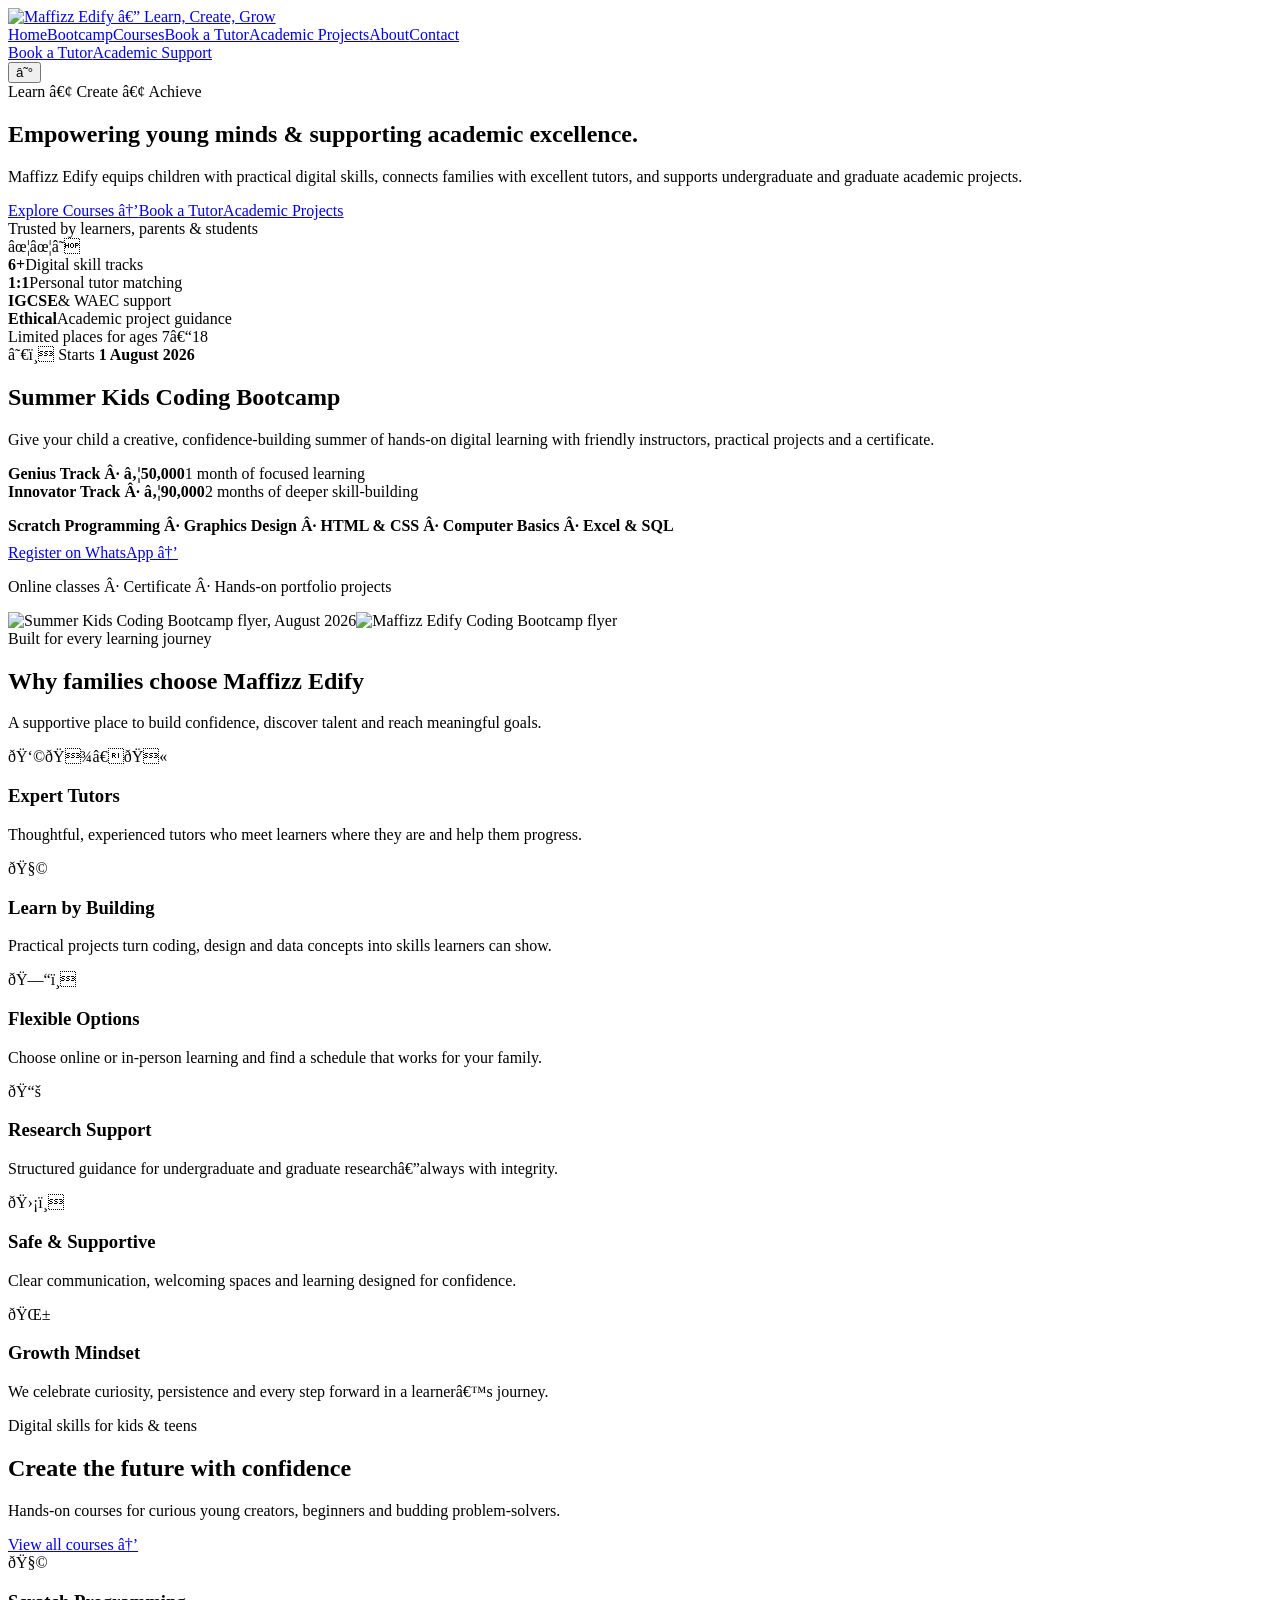
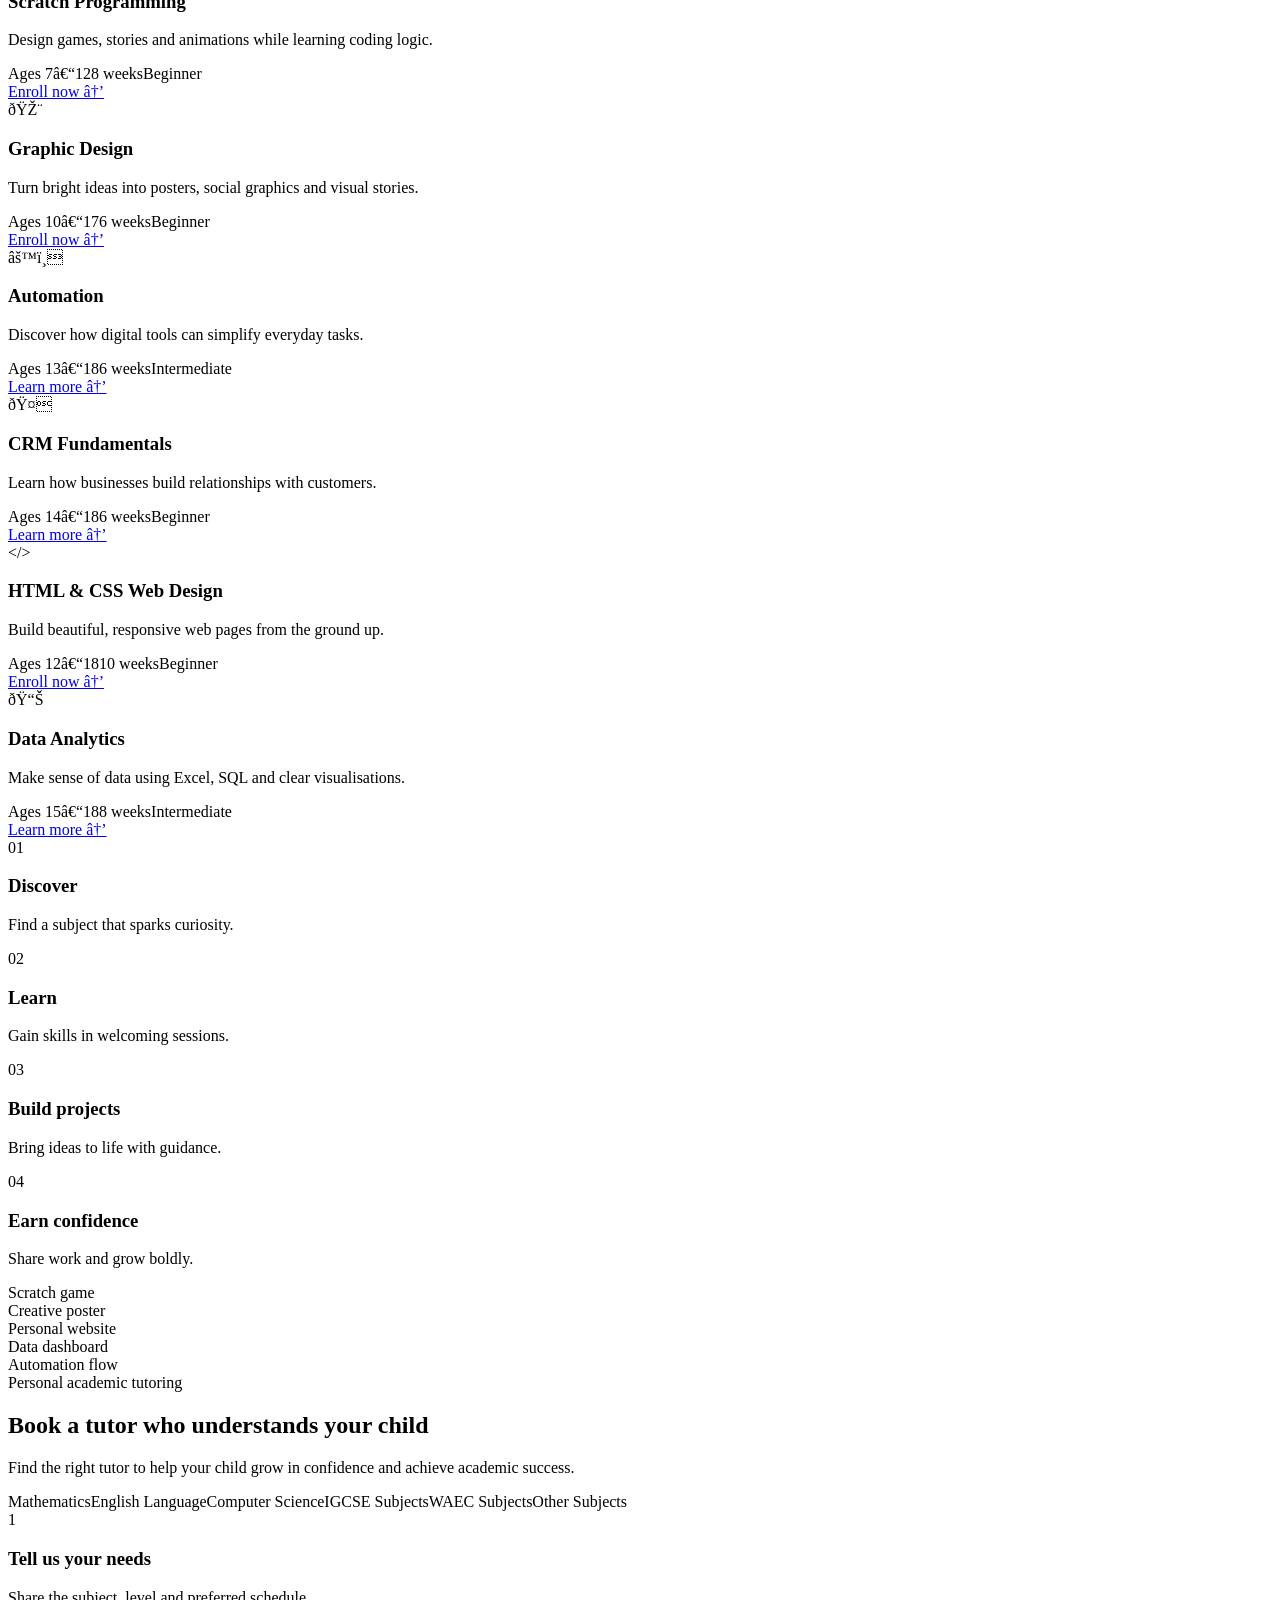
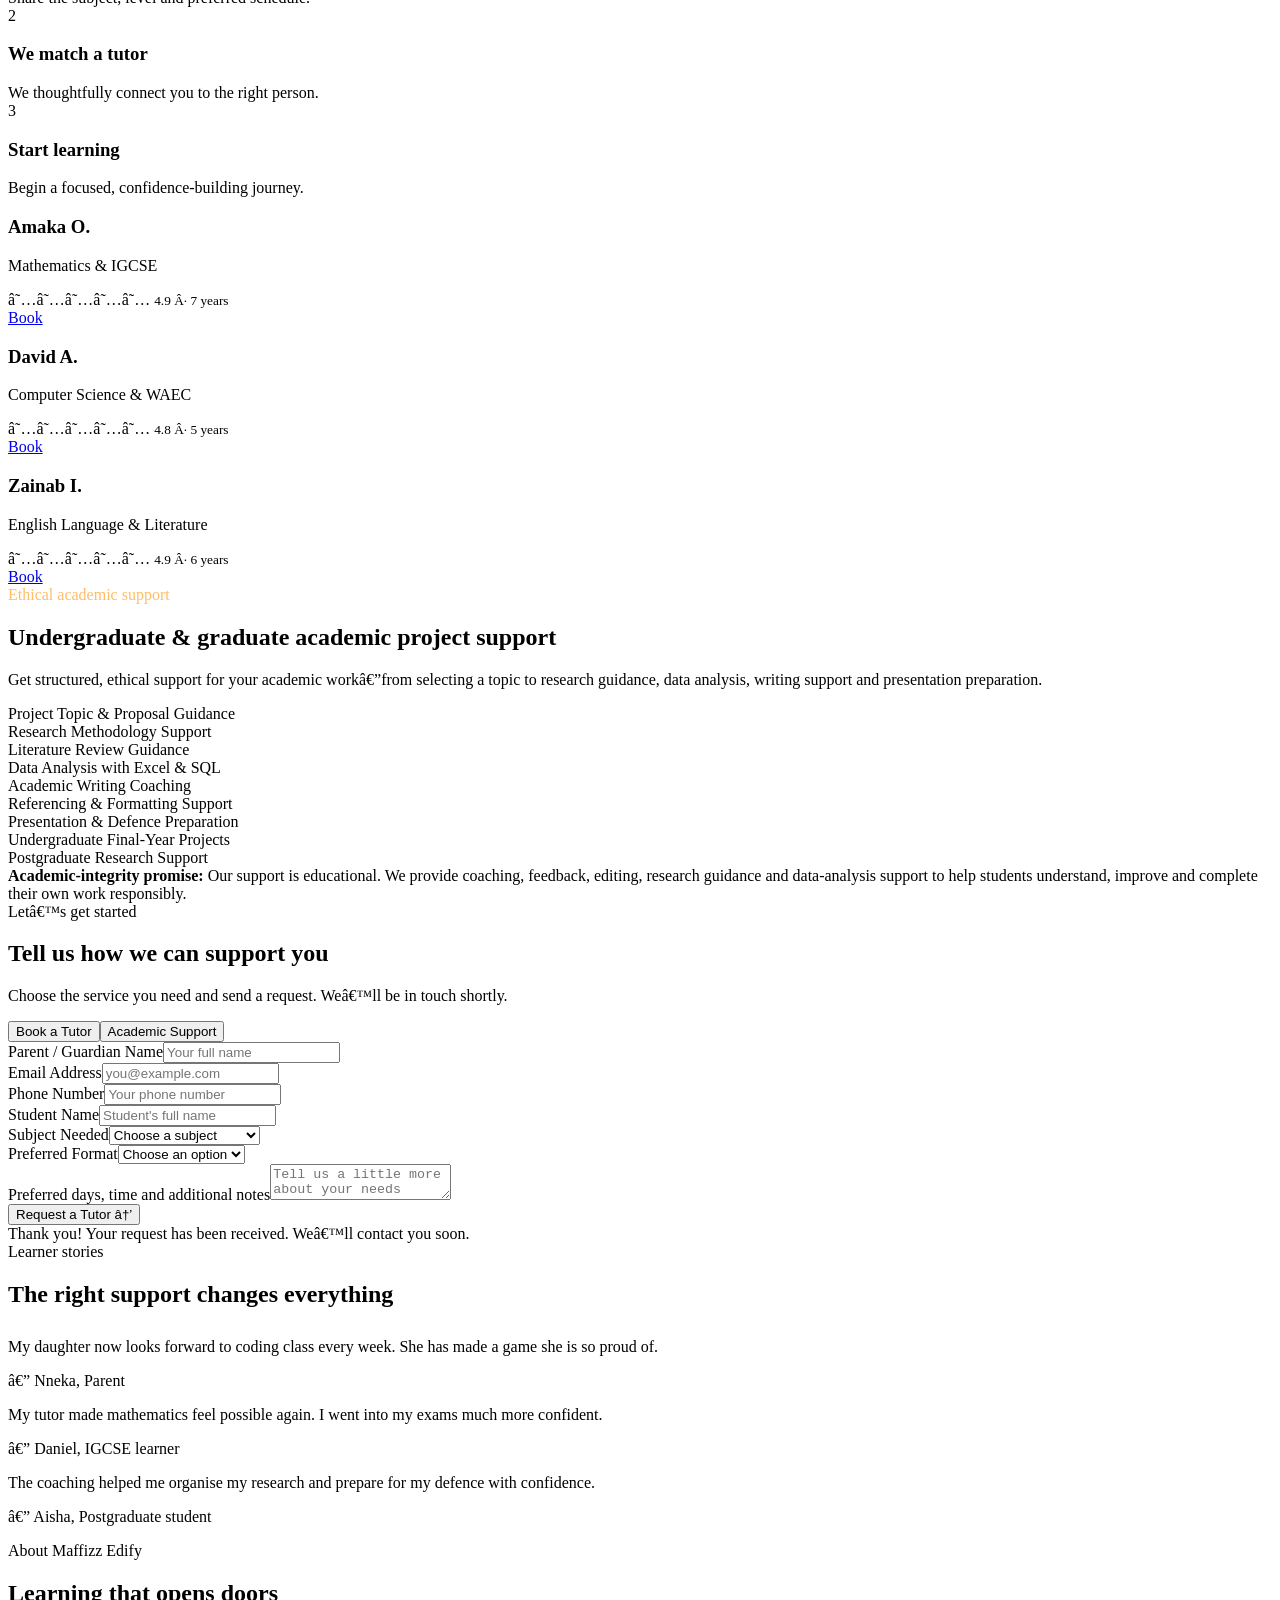
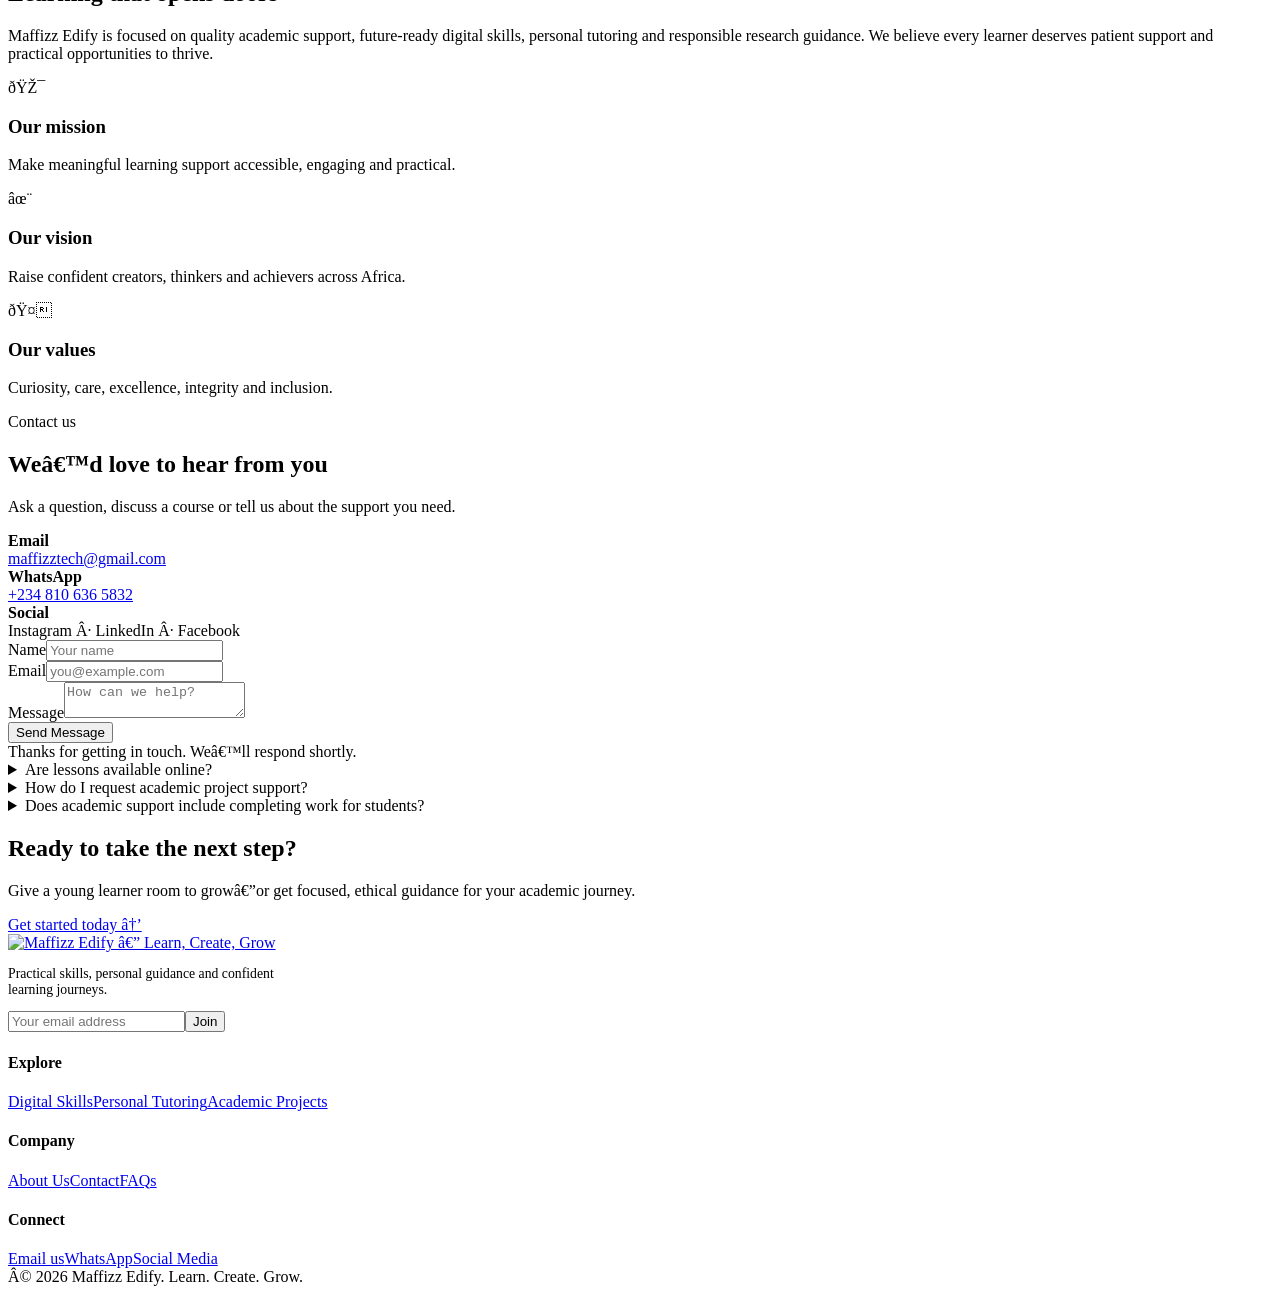
==== index.html @ 76f2210c "Create index.html" ====
﻿<!DOCTYPE html>
<html lang="en">
<head>
  <meta charset="UTF-8" />
  <meta name="viewport" content="width=device-width, initial-scale=1.0" />
  <meta name="description" content="Maffizz Edify - digital skills, tutors, and ethical academic project support." />
  <title>Maffizz Edify | Learn. Grow. Achieve.</title>
  <link rel="preconnect" href="https://fonts.googleapis.com"><link rel="preconnect" href="https://fonts.gstatic.com" crossorigin>
  <link href="https://fonts.googleapis.com/css2?family=DM+Sans:wght@400;500;600;700&family=Plus+Jakarta+Sans:wght@600;700;800&display=swap" rel="stylesheet">
  <link rel="stylesheet" href="style.css">
</head>
<body>
  <header id="top"><nav class="nav wrap"><a class="brand" href="#home" aria-label="Maffizz Edify home"><img class="logo" src="maffizz-logo.png" alt="Maffizz Edify â€” Learn, Create, Grow"></a><div class="navlinks"><a href="#home">Home</a><a href="#bootcamp">Bootcamp</a><a href="#courses">Courses</a><a href="#tutors">Book a Tutor</a><a href="#projects">Academic Projects</a><a href="#about">About</a><a href="#contact">Contact</a></div><div class="actions"><a class="btn ghost" href="#tutors">Book a Tutor</a><a class="btn alt" href="#projects">Academic Support</a></div><button class="menu" aria-label="Open navigation">â˜°</button></nav></header>
  <main>
    <section class="hero" id="home"><div class="wrap hero-grid"><div><span class="eyebrow">Learn â€¢ Create â€¢ Achieve</span><h1>Empowering young minds &amp; supporting <span>academic excellence.</span></h1><p>Maffizz Edify equips children with practical digital skills, connects families with excellent tutors, and supports undergraduate and graduate academic projects.</p><div class="hero-buttons"><a class="btn" href="#courses">Explore Courses â†’</a><a class="btn ghost" href="#tutors">Book a Tutor</a><a class="btn alt" href="#projects">Academic Projects</a></div><div class="trust"><div class="faces"><i class="face"></i><i class="face"></i><i class="face"></i></div><span>Trusted by learners, parents &amp; students</span></div></div><div class="hero-art" aria-label="Illustration of children learning coding"><div class="orb one"></div><span class="spark s1">âœ¦</span><span class="spark s2">âœ¦</span><span class="spark s3">â˜</span><div class="desk"></div><div class="child"></div><div class="laptop"><div class="screen"><div class="codebar"></div><div class="codebar short"></div><div class="pixel"></div><div class="codebar"></div></div></div></div></div></section>
    <div class="stats wrap"><div class="stat-box"><div class="stat"><strong>6+</strong><span>Digital skill tracks</span></div><div class="stat"><strong>1:1</strong><span>Personal tutor matching</span></div><div class="stat"><strong>IGCSE</strong><span>&amp; WAEC support</span></div><div class="stat"><strong>Ethical</strong><span>Academic project guidance</span></div></div></div>
    <section class="bootcamp" id="bootcamp"><div class="wrap bootcamp-grid"><div><span class="eyebrow">Limited places for ages 7â€“18</span><div class="date-chip">â˜€ï¸ Starts <b>1 August 2026</b></div><h2>Summer Kids Coding Bootcamp</h2><p class="lead">Give your child a creative, confidence-building summer of hands-on digital learning with friendly instructors, practical projects and a certificate.</p><div class="track-cards"><div class="track"><strong>Genius Track Â· â‚¦50,000</strong><span>1 month of focused learning</span></div><div class="track"><strong>Innovator Track Â· â‚¦90,000</strong><span>2 months of deeper skill-building</span></div></div><p style="font-weight:700;margin-bottom:9px">Scratch Programming Â· Graphics Design Â· HTML &amp; CSS Â· Computer Basics Â· Excel &amp; SQL</p><a class="btn" target="_blank" rel="noopener" href="https://wa.me/2348106365832?text=Hello%20Maffizz%20Edify%2C%20I%20would%20like%20to%20register%20my%20child%20for%20the%20Summer%20Kids%20Coding%20Bootcamp.">Register on WhatsApp â†’</a><p class="bootcamp-note">Online classes Â· Certificate Â· Hands-on portfolio projects</p></div><div class="flyer-stack" aria-label="Summer Kids Coding Bootcamp flyers"><img class="flyer one" src="bootcamp-summer-kids.png" alt="Summer Kids Coding Bootcamp flyer, August 2026"><img class="flyer two" src="bootcamp-coding.png" alt="Maffizz Edify Coding Bootcamp flyer"></div></div></section>
    <section class="section why"><div class="wrap"><span class="eyebrow">Built for every learning journey</span><div class="heading-row"><div><h2 class="title">Why families choose Maffizz Edify</h2><p class="lead">A supportive place to build confidence, discover talent and reach meaningful goals.</p></div></div><div class="grid3"><article class="card"><div class="icon">ðŸ‘©ðŸ¾â€ðŸ«</div><h3>Expert Tutors</h3><p>Thoughtful, experienced tutors who meet learners where they are and help them progress.</p></article><article class="card"><div class="icon">ðŸ§©</div><h3>Learn by Building</h3><p>Practical projects turn coding, design and data concepts into skills learners can show.</p></article><article class="card"><div class="icon">ðŸ—“ï¸</div><h3>Flexible Options</h3><p>Choose online or in-person learning and find a schedule that works for your family.</p></article><article class="card"><div class="icon">ðŸ“š</div><h3>Research Support</h3><p>Structured guidance for undergraduate and graduate researchâ€”always with integrity.</p></article><article class="card"><div class="icon">ðŸ›¡ï¸</div><h3>Safe &amp; Supportive</h3><p>Clear communication, welcoming spaces and learning designed for confidence.</p></article><article class="card"><div class="icon">ðŸŒ±</div><h3>Growth Mindset</h3><p>We celebrate curiosity, persistence and every step forward in a learnerâ€™s journey.</p></article></div></div></section>
    <section class="section courses" id="courses"><div class="wrap"><span class="eyebrow">Digital skills for kids &amp; teens</span><div class="heading-row"><div><h2 class="title">Create the future with confidence</h2><p class="lead">Hands-on courses for curious young creators, beginners and budding problem-solvers.</p></div><a href="#contact" class="link">View all courses â†’</a></div><div class="grid3 course-grid"><article class="card course-card"><div class="course-image">ðŸ§©</div><div class="course-content"><h3>Scratch Programming</h3><p>Design games, stories and animations while learning coding logic.</p><div class="meta"><span class="tag">Ages 7â€“12</span><span class="tag">8 weeks</span><span class="tag">Beginner</span></div><a class="link" href="#contact">Enroll now â†’</a></div></article><article class="card course-card"><div class="course-image">ðŸŽ¨</div><div class="course-content"><h3>Graphic Design</h3><p>Turn bright ideas into posters, social graphics and visual stories.</p><div class="meta"><span class="tag">Ages 10â€“17</span><span class="tag">6 weeks</span><span class="tag">Beginner</span></div><a class="link" href="#contact">Enroll now â†’</a></div></article><article class="card course-card"><div class="course-image">âš™ï¸</div><div class="course-content"><h3>Automation</h3><p>Discover how digital tools can simplify everyday tasks.</p><div class="meta"><span class="tag">Ages 13â€“18</span><span class="tag">6 weeks</span><span class="tag">Intermediate</span></div><a class="link" href="#contact">Learn more â†’</a></div></article><article class="card course-card"><div class="course-image">ðŸ¤</div><div class="course-content"><h3>CRM Fundamentals</h3><p>Learn how businesses build relationships with customers.</p><div class="meta"><span class="tag">Ages 14â€“18</span><span class="tag">6 weeks</span><span class="tag">Beginner</span></div><a class="link" href="#contact">Learn more â†’</a></div></article><article class="card course-card"><div class="course-image">&lt;/&gt;</div><div class="course-content"><h3>HTML &amp; CSS Web Design</h3><p>Build beautiful, responsive web pages from the ground up.</p><div class="meta"><span class="tag">Ages 12â€“18</span><span class="tag">10 weeks</span><span class="tag">Beginner</span></div><a class="link" href="#contact">Enroll now â†’</a></div></article><article class="card course-card"><div class="course-image">ðŸ“Š</div><div class="course-content"><h3>Data Analytics</h3><p>Make sense of data using Excel, SQL and clear visualisations.</p><div class="meta"><span class="tag">Ages 15â€“18</span><span class="tag">8 weeks</span><span class="tag">Intermediate</span></div><a class="link" href="#contact">Learn more â†’</a></div></article></div><div class="journey"><div class="step"><span class="num">01</span><h3>Discover</h3><p>Find a subject that sparks curiosity.</p></div><div class="step"><span class="num">02</span><h3>Learn</h3><p>Gain skills in welcoming sessions.</p></div><div class="step"><span class="num">03</span><h3>Build projects</h3><p>Bring ideas to life with guidance.</p></div><div class="step"><span class="num">04</span><h3>Earn confidence</h3><p>Share work and grow boldly.</p></div></div><div class="project-grid"><div class="project">Scratch game</div><div class="project">Creative poster</div><div class="project">Personal website</div><div class="project">Data dashboard</div><div class="project">Automation flow</div></div></div></section>
    <section class="section tutors" id="tutors"><div class="wrap two-col"><div><span class="eyebrow">Personal academic tutoring</span><h2 class="title">Book a tutor who understands your child</h2><p class="lead">Find the right tutor to help your child grow in confidence and achieve academic success.</p><div class="subject-list"><span class="pill">Mathematics</span><span class="pill">English Language</span><span class="pill">Computer Science</span><span class="pill">IGCSE Subjects</span><span class="pill">WAEC Subjects</span><span class="pill">Other Subjects</span></div><div class="process"><div class="process-item"><span class="process-number">1</span><div><h3>Tell us your needs</h3><span>Share the subject, level and preferred schedule.</span></div></div><div class="process-item"><span class="process-number">2</span><div><h3>We match a tutor</h3><span>We thoughtfully connect you to the right person.</span></div></div><div class="process-item"><span class="process-number">3</span><div><h3>Start learning</h3><span>Begin a focused, confidence-building journey.</span></div></div></div></div><div><div class="profiles"><article class="card profile-card"><div class="avatar"></div><div><h3>Amaka O.</h3><p>Mathematics &amp; IGCSE</p><span class="stars">â˜…â˜…â˜…â˜…â˜…</span> <small>4.9 Â· 7 years</small></div><a href="#forms" class="btn">Book</a></article><article class="card profile-card"><div class="avatar" style="background:linear-gradient(135deg,#34211d,#ba765d)"></div><div><h3>David A.</h3><p>Computer Science &amp; WAEC</p><span class="stars">â˜…â˜…â˜…â˜…â˜…</span> <small>4.8 Â· 5 years</small></div><a href="#forms" class="btn">Book</a></article><article class="card profile-card"><div class="avatar" style="background:linear-gradient(135deg,#40313a,#e7b795)"></div><div><h3>Zainab I.</h3><p>English Language &amp; Literature</p><span class="stars">â˜…â˜…â˜…â˜…â˜…</span> <small>4.9 Â· 6 years</small></div><a href="#forms" class="btn">Book</a></article></div></div></div></section>
    <section class="section academic" id="projects"><div class="wrap"><span class="eyebrow" style="color:#ffbd68">Ethical academic support</span><h2 class="title">Undergraduate &amp; graduate academic project support</h2><p class="lead">Get structured, ethical support for your academic workâ€”from selecting a topic to research guidance, data analysis, writing support and presentation preparation.</p><div class="services"><div class="service">Project Topic &amp; Proposal Guidance</div><div class="service">Research Methodology Support</div><div class="service">Literature Review Guidance</div><div class="service">Data Analysis with Excel &amp; SQL</div><div class="service">Academic Writing Coaching</div><div class="service">Referencing &amp; Formatting Support</div><div class="service">Presentation &amp; Defence Preparation</div><div class="service">Undergraduate Final-Year Projects</div><div class="service">Postgraduate Research Support</div></div><div class="integrity"><strong>Academic-integrity promise:</strong> Our support is educational. We provide coaching, feedback, editing, research guidance and data-analysis support to help students understand, improve and complete their own work responsibly.</div></div></section>
    <section class="section form-section" id="forms"><div class="wrap"><div class="form-box"><span class="eyebrow">Letâ€™s get started</span><h2 class="title">Tell us how we can support you</h2><p class="lead">Choose the service you need and send a request. Weâ€™ll be in touch shortly.</p><div class="tabs"><button class="tab active" data-form="tutor">Book a Tutor</button><button class="tab" data-form="project">Academic Support</button></div><form class="form" id="requestForm"><div><label for="name">Parent / Guardian Name</label><input id="name" required placeholder="Your full name"></div><div><label for="email">Email Address</label><input id="email" required type="email" placeholder="you@example.com"></div><div><label for="phone">Phone Number</label><input id="phone" required type="tel" placeholder="Your phone number"></div><div><label for="student">Student Name</label><input id="student" required placeholder="Student's full name"></div><div><label for="subject">Subject Needed</label><select id="subject" required><option value="">Choose a subject</option><option>Mathematics</option><option>English Language</option><option>Computer Science</option><option>IGCSE Subjects</option><option>WAEC Subjects</option><option>Other school subjects</option></select></div><div><label for="format">Preferred Format</label><select id="format" required><option value="">Choose an option</option><option>Online</option><option>In-person</option></select></div><div class="full"><label for="details">Preferred days, time and additional notes</label><textarea id="details" placeholder="Tell us a little more about your needs"></textarea></div><div class="full"><button class="btn" type="submit" id="submitBtn">Request a Tutor â†’</button><div class="success" id="success">Thank you! Your request has been received. Weâ€™ll contact you soon.</div></div></form></div></div></section>
    <section class="section testimonials"><div class="wrap"><span class="eyebrow">Learner stories</span><h2 class="title">The right support changes everything</h2><div class="grid3" style="margin-top:30px"><article class="card"><p class="quote">My daughter now looks forward to coding class every week. She has made a game she is so proud of.</p><p class="quote-by">â€” Nneka, Parent</p></article><article class="card"><p class="quote">My tutor made mathematics feel possible again. I went into my exams much more confident.</p><p class="quote-by">â€” Daniel, IGCSE learner</p></article><article class="card"><p class="quote">The coaching helped me organise my research and prepare for my defence with confidence.</p><p class="quote-by">â€” Aisha, Postgraduate student</p></article></div></div></section>
    <section class="section about" id="about"><div class="wrap two-col"><div><span class="eyebrow">About Maffizz Edify</span><h2 class="title">Learning that opens doors</h2><p class="lead">Maffizz Edify is focused on quality academic support, future-ready digital skills, personal tutoring and responsible research guidance. We believe every learner deserves patient support and practical opportunities to thrive.</p></div><div class="values"><article class="card"><div class="icon">ðŸŽ¯</div><h3>Our mission</h3><p>Make meaningful learning support accessible, engaging and practical.</p></article><article class="card"><div class="icon">âœ¨</div><h3>Our vision</h3><p>Raise confident creators, thinkers and achievers across Africa.</p></article><article class="card"><div class="icon">ðŸ¤</div><h3>Our values</h3><p>Curiosity, care, excellence, integrity and inclusion.</p></article></div></div></section>
    <section class="section" id="contact"><div class="wrap contact-grid"><div><span class="eyebrow">Contact us</span><h2 class="title">Weâ€™d love to hear from you</h2><p class="lead">Ask a question, discuss a course or tell us about the support you need.</p><div class="contact-list"><div class="contact-item"><strong>Email</strong><br><a href="mailto:maffizztech@gmail.com">maffizztech@gmail.com</a></div><div class="contact-item"><strong>WhatsApp</strong><br><a href="https://wa.me/2348106365832" target="_blank" rel="noopener">+234 810 636 5832</a></div><div class="contact-item"><strong>Social</strong><br>Instagram Â· LinkedIn Â· Facebook</div></div></div><div><form class="form-box form" onsubmit="handleContact(event)"><div><label>Name</label><input required placeholder="Your name"></div><div><label>Email</label><input required type="email" placeholder="you@example.com"></div><div class="full"><label>Message</label><textarea required placeholder="How can we help?"></textarea></div><div class="full"><button class="btn" type="submit">Send Message</button><div class="success">Thanks for getting in touch. Weâ€™ll respond shortly.</div></div></form><div class="faq"><details><summary>Are lessons available online?</summary><p>Yes. We offer online options and can discuss in-person availability for your area.</p></details><details><summary>How do I request academic project support?</summary><p>Select â€œAcademic Supportâ€ in the request form and tell us your level, project area and the guidance you need.</p></details><details><summary>Does academic support include completing work for students?</summary><p>No. We provide ethical learning support, coaching, feedback and guidance to help students complete their own work responsibly.</p></details></div></div></div></section>
    <section class="cta"><div class="wrap"><div class="cta-box"><div><h2>Ready to take the next step?</h2><p>Give a young learner room to growâ€”or get focused, ethical guidance for your academic journey.</p></div><a class="btn light" href="#forms">Get started today â†’</a></div></div></section>
  </main>
  <footer><div class="wrap"><div class="footer-grid"><div><a class="brand" href="#top"><img class="logo" src="maffizz-logo.png" alt="Maffizz Edify â€” Learn, Create, Grow"></a><p style="font-size:.86rem;max-width:310px">Practical skills, personal guidance and confident learning journeys.</p><form class="newsletter" onsubmit="handleNewsletter(event)"><input aria-label="Email address" required type="email" placeholder="Your email address"><button class="btn" type="submit">Join</button></form></div><div><h4>Explore</h4><a href="#courses">Digital Skills</a><a href="#tutors">Personal Tutoring</a><a href="#projects">Academic Projects</a></div><div><h4>Company</h4><a href="#about">About Us</a><a href="#contact">Contact</a><a href="#contact">FAQs</a></div><div><h4>Connect</h4><a href="mailto:maffizztech@gmail.com">Email us</a><a href="https://wa.me/2348106365832" target="_blank" rel="noopener">WhatsApp</a><a href="#contact">Social Media</a></div></div><div class="copyright">Â© 2026 Maffizz Edify. Learn. Create. Grow.</div></div></footer>
  <script src="script.js"></script>
</body></html>
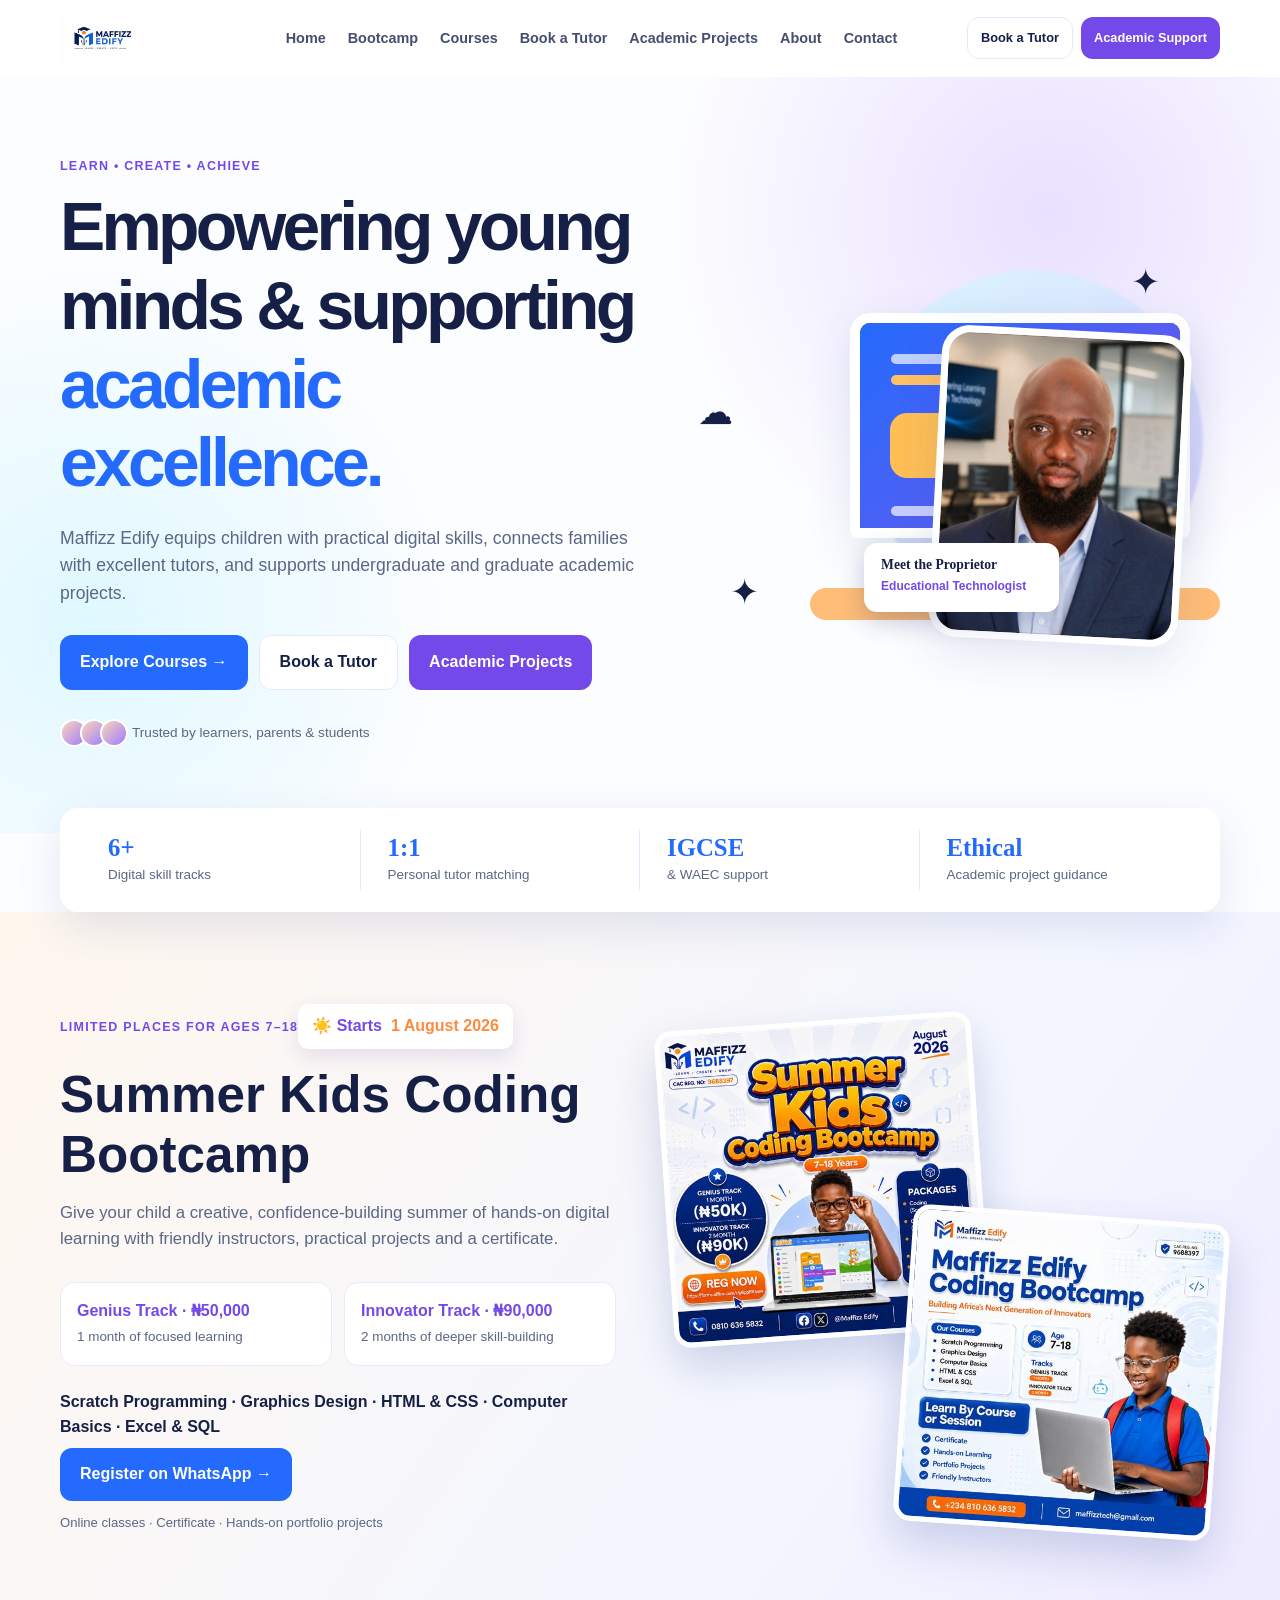
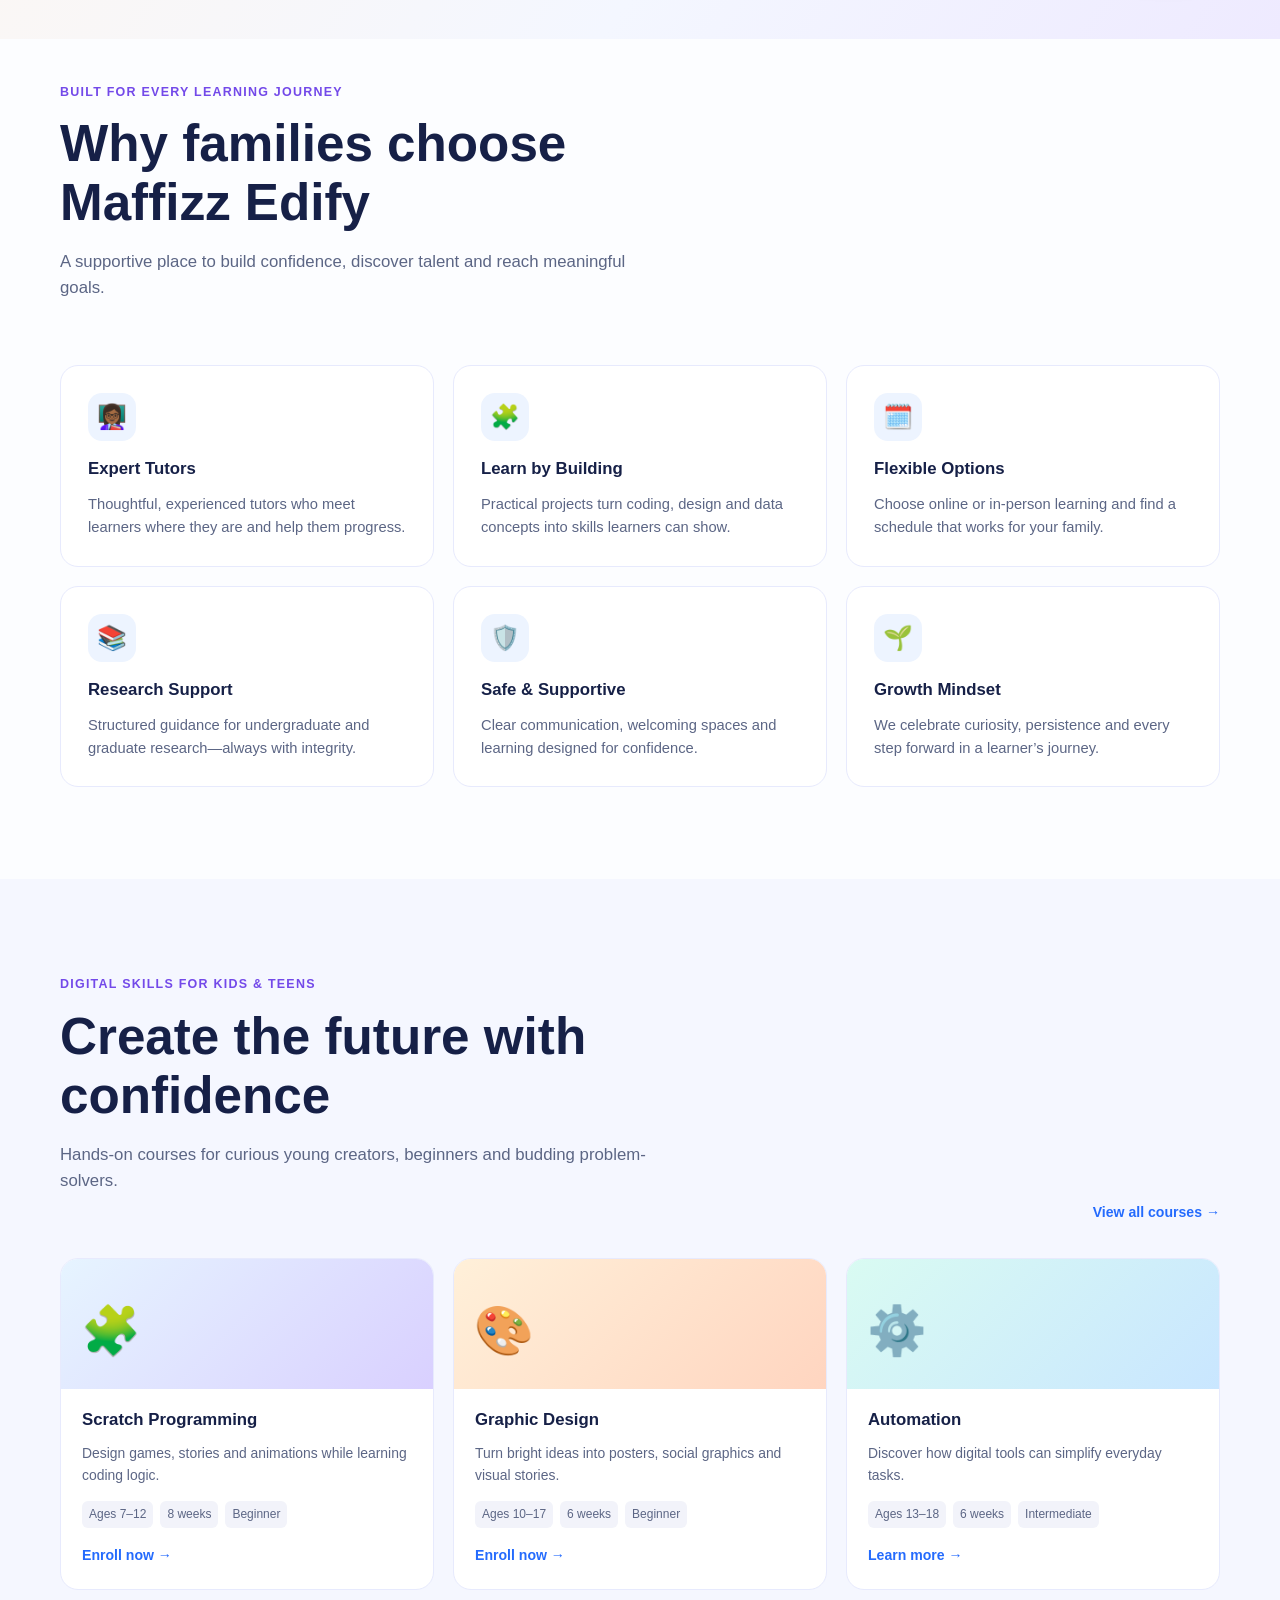
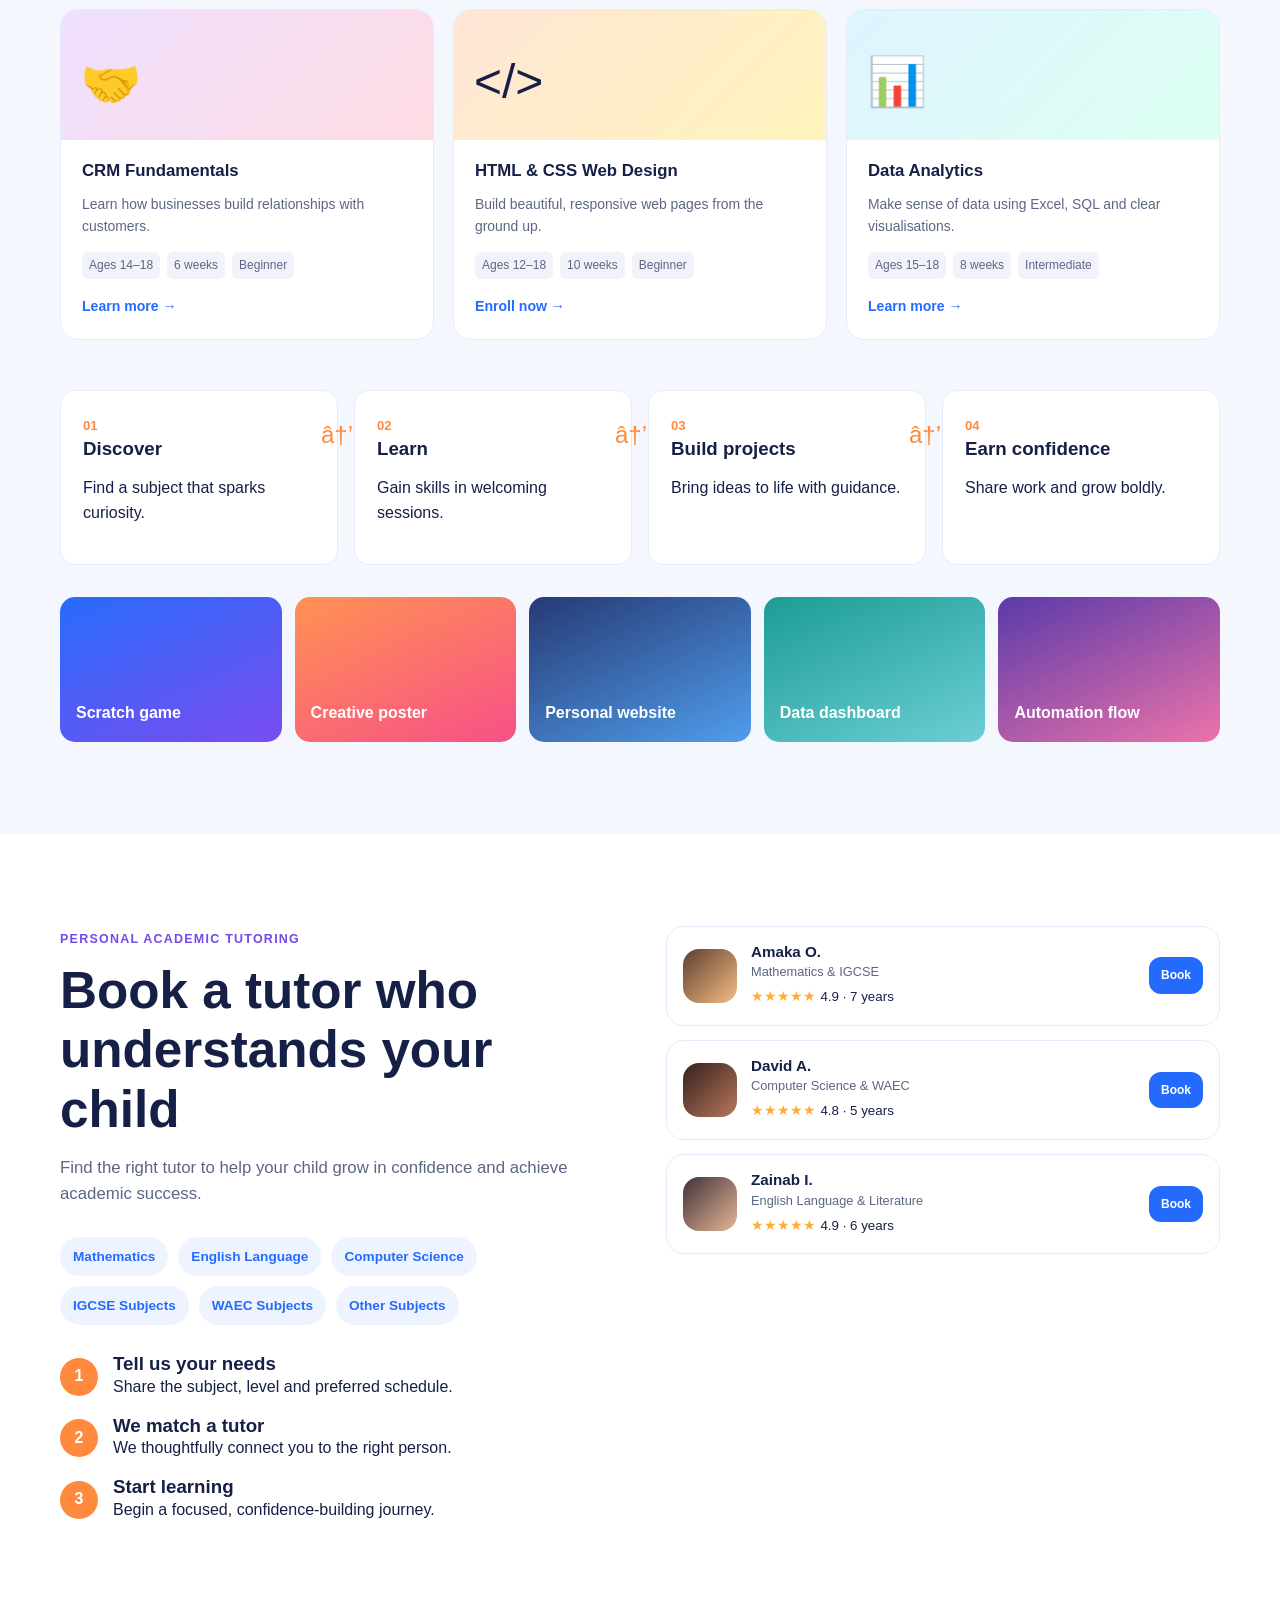
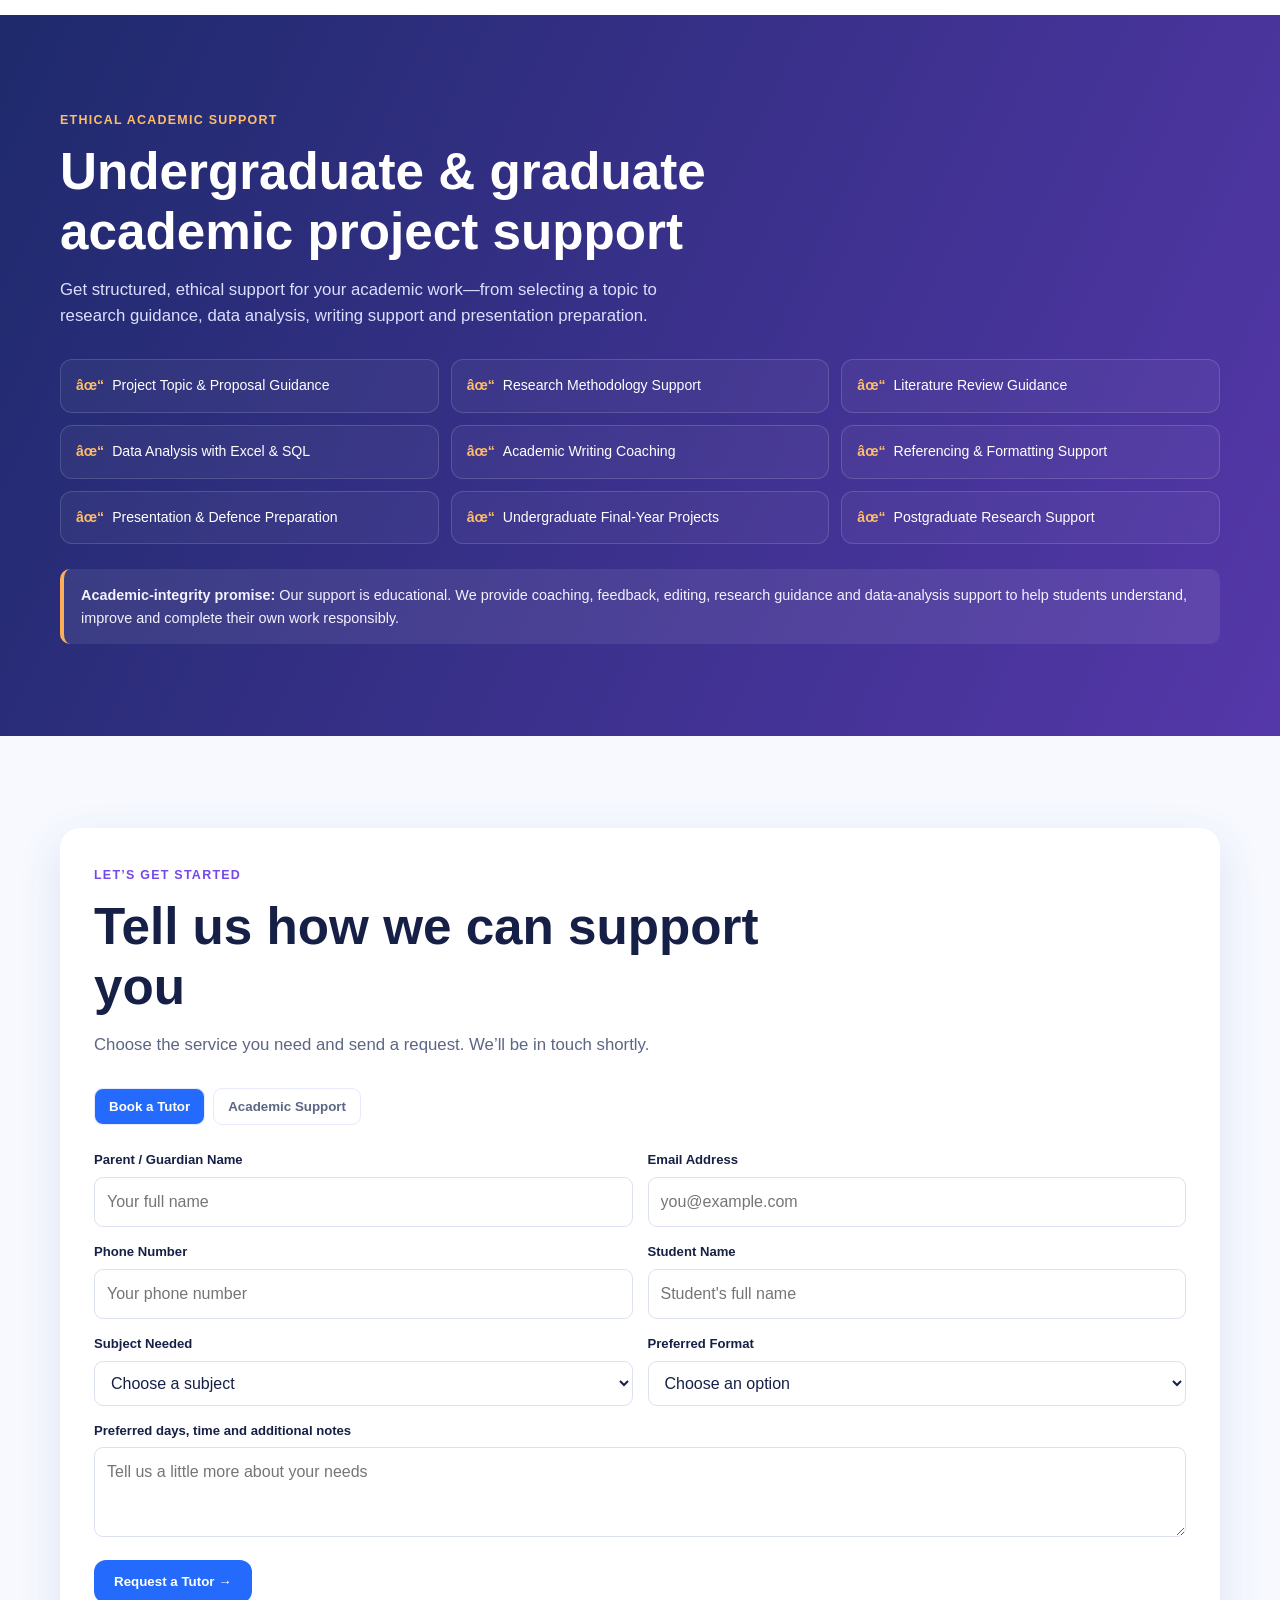
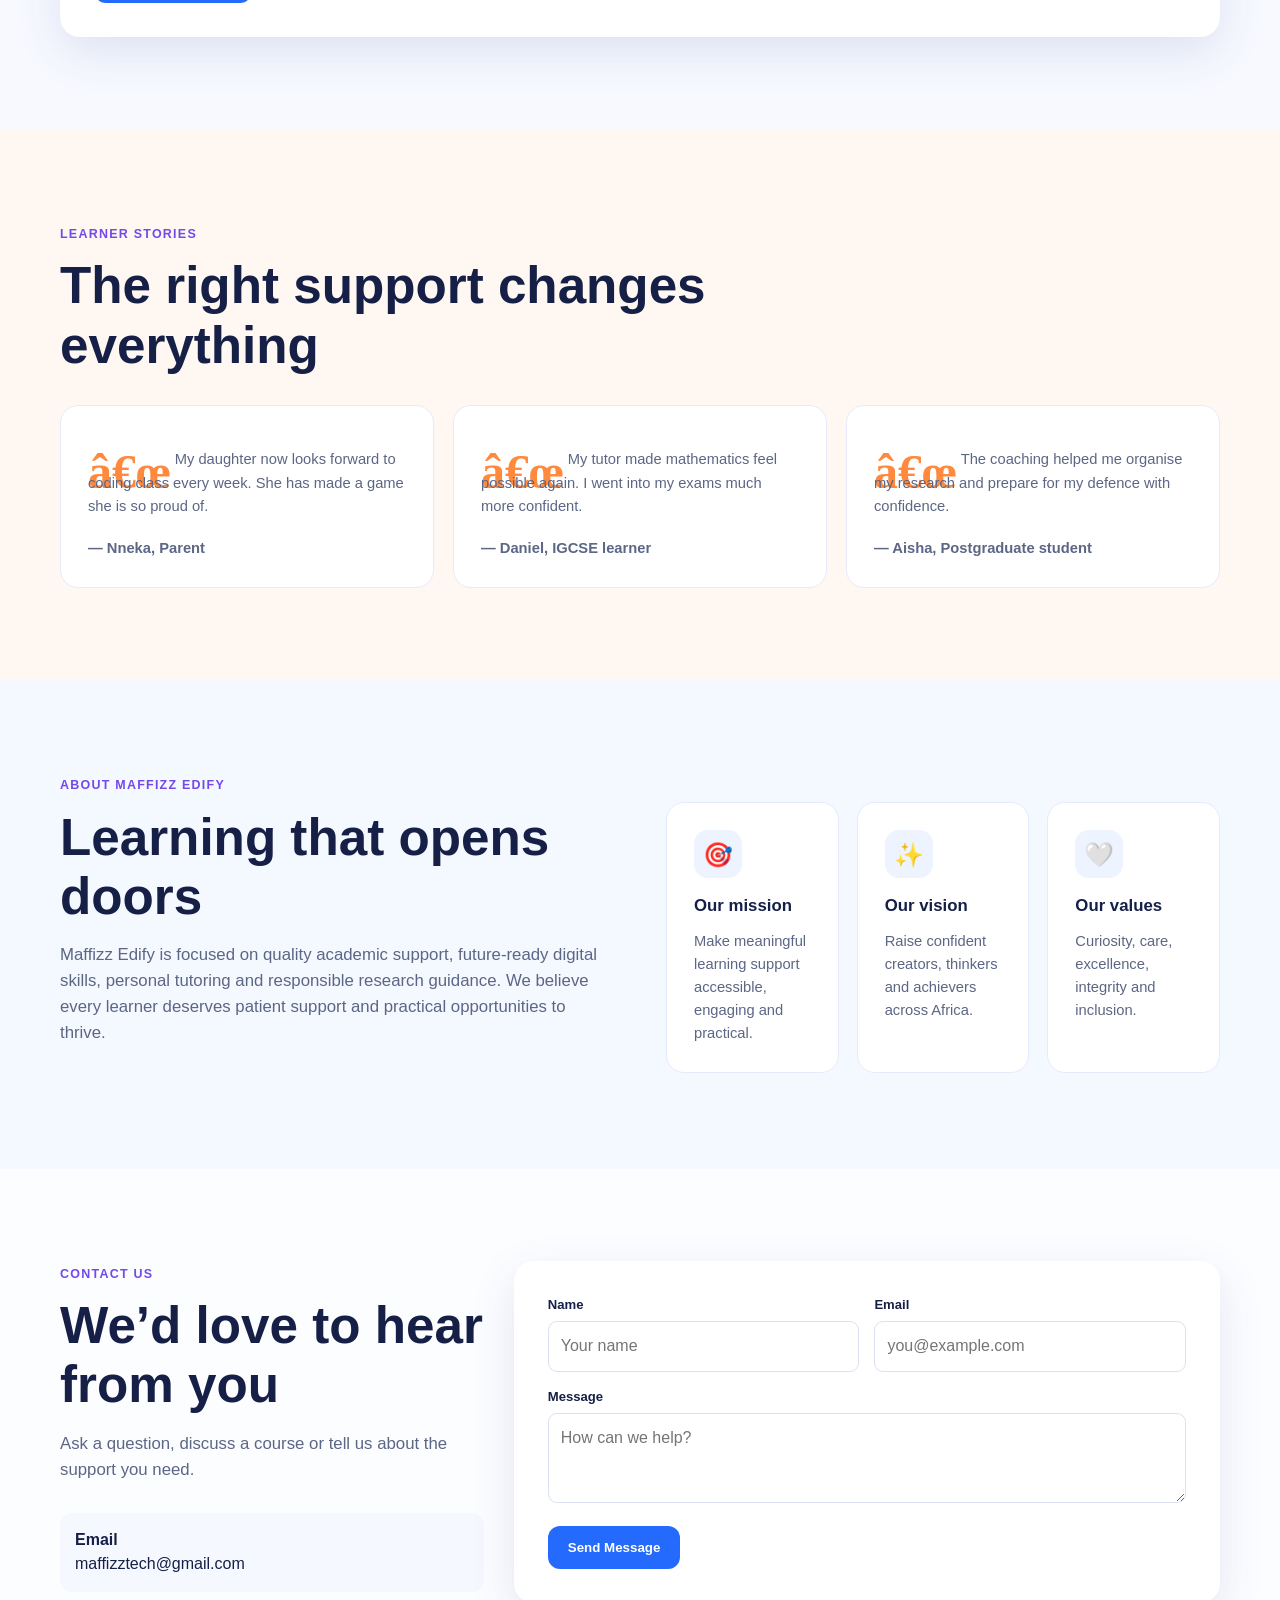
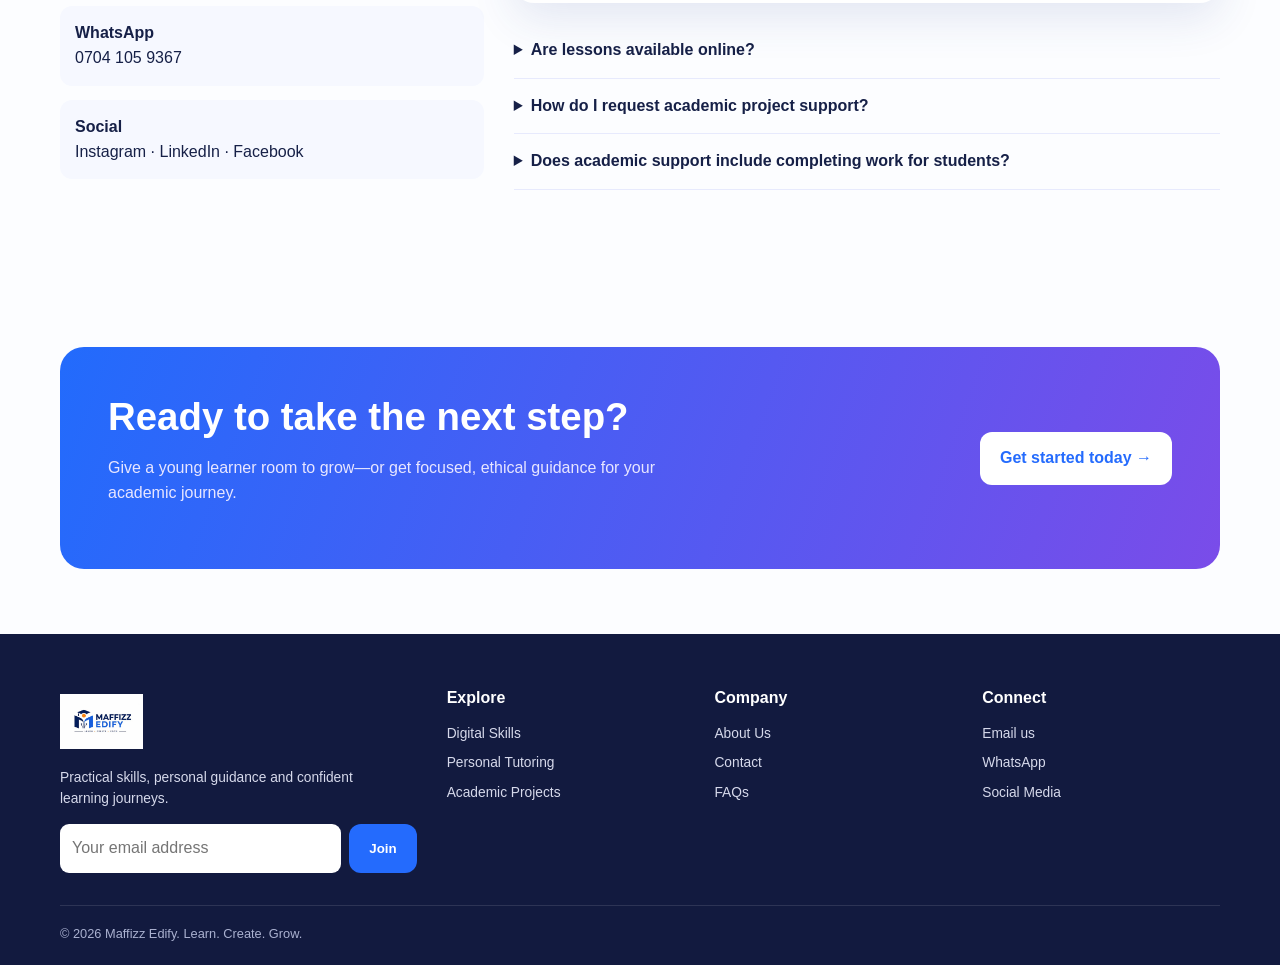
==== commit fc8ef2ae: "Update index.html" ====
--- a/index.html
+++ b/index.html
@@ -1,4 +1,4 @@
-﻿<!DOCTYPE html>
+<!DOCTYPE html>
 <html lang="en">
 <head>
   <meta charset="UTF-8" />
@@ -10,22 +10,22 @@
   <link rel="stylesheet" href="style.css">
 </head>
 <body>
-  <header id="top"><nav class="nav wrap"><a class="brand" href="#home" aria-label="Maffizz Edify home"><img class="logo" src="maffizz-logo.png" alt="Maffizz Edify â€” Learn, Create, Grow"></a><div class="navlinks"><a href="#home">Home</a><a href="#bootcamp">Bootcamp</a><a href="#courses">Courses</a><a href="#tutors">Book a Tutor</a><a href="#projects">Academic Projects</a><a href="#about">About</a><a href="#contact">Contact</a></div><div class="actions"><a class="btn ghost" href="#tutors">Book a Tutor</a><a class="btn alt" href="#projects">Academic Support</a></div><button class="menu" aria-label="Open navigation">â˜°</button></nav></header>
+  <header id="top"><nav class="nav wrap"><a class="brand" href="#home" aria-label="Maffizz Edify home"><img class="logo" src="maffizz-logo.png" alt="Maffizz Edify — Learn, Create, Grow"></a><div class="navlinks"><a href="#home">Home</a><a href="#bootcamp">Bootcamp</a><a href="#courses">Courses</a><a href="#tutors">Book a Tutor</a><a href="#projects">Academic Projects</a><a href="#about">About</a><a href="#contact">Contact</a></div><div class="actions"><a class="btn ghost" href="#tutors">Book a Tutor</a><a class="btn alt" href="#projects">Academic Support</a></div><button class="menu" aria-label="Open navigation">☰</button></nav></header>
   <main>
-    <section class="hero" id="home"><div class="wrap hero-grid"><div><span class="eyebrow">Learn â€¢ Create â€¢ Achieve</span><h1>Empowering young minds &amp; supporting <span>academic excellence.</span></h1><p>Maffizz Edify equips children with practical digital skills, connects families with excellent tutors, and supports undergraduate and graduate academic projects.</p><div class="hero-buttons"><a class="btn" href="#courses">Explore Courses â†’</a><a class="btn ghost" href="#tutors">Book a Tutor</a><a class="btn alt" href="#projects">Academic Projects</a></div><div class="trust"><div class="faces"><i class="face"></i><i class="face"></i><i class="face"></i></div><span>Trusted by learners, parents &amp; students</span></div></div><div class="hero-art" aria-label="Illustration of children learning coding"><div class="orb one"></div><span class="spark s1">âœ¦</span><span class="spark s2">âœ¦</span><span class="spark s3">â˜</span><div class="desk"></div><div class="child"></div><div class="laptop"><div class="screen"><div class="codebar"></div><div class="codebar short"></div><div class="pixel"></div><div class="codebar"></div></div></div></div></div></section>
+    <section class="hero" id="home"><div class="wrap hero-grid"><div><span class="eyebrow">Learn • Create • Achieve</span><h1>Empowering young minds &amp; supporting <span>academic excellence.</span></h1><p>Maffizz Edify equips children with practical digital skills, connects families with excellent tutors, and supports undergraduate and graduate academic projects.</p><div class="hero-buttons"><a class="btn" href="#courses">Explore Courses →</a><a class="btn ghost" href="#tutors">Book a Tutor</a><a class="btn alt" href="#projects">Academic Projects</a></div><div class="trust"><div class="faces"><i class="face"></i><i class="face"></i><i class="face"></i></div><span>Trusted by learners, parents &amp; students</span></div></div><div class="hero-art" aria-label="Illustration of children learning coding"><div class="orb one"></div><span class="spark s1">✦</span><span class="spark s2">✦</span><span class="spark s3">☁</span><div class="desk"></div><div class="child"></div><div class="laptop"><div class="screen"><div class="codebar"></div><div class="codebar short"></div><div class="pixel"></div><div class="codebar"></div></div></div></div></div></section>
     <div class="stats wrap"><div class="stat-box"><div class="stat"><strong>6+</strong><span>Digital skill tracks</span></div><div class="stat"><strong>1:1</strong><span>Personal tutor matching</span></div><div class="stat"><strong>IGCSE</strong><span>&amp; WAEC support</span></div><div class="stat"><strong>Ethical</strong><span>Academic project guidance</span></div></div></div>
-    <section class="bootcamp" id="bootcamp"><div class="wrap bootcamp-grid"><div><span class="eyebrow">Limited places for ages 7â€“18</span><div class="date-chip">â˜€ï¸ Starts <b>1 August 2026</b></div><h2>Summer Kids Coding Bootcamp</h2><p class="lead">Give your child a creative, confidence-building summer of hands-on digital learning with friendly instructors, practical projects and a certificate.</p><div class="track-cards"><div class="track"><strong>Genius Track Â· â‚¦50,000</strong><span>1 month of focused learning</span></div><div class="track"><strong>Innovator Track Â· â‚¦90,000</strong><span>2 months of deeper skill-building</span></div></div><p style="font-weight:700;margin-bottom:9px">Scratch Programming Â· Graphics Design Â· HTML &amp; CSS Â· Computer Basics Â· Excel &amp; SQL</p><a class="btn" target="_blank" rel="noopener" href="https://wa.me/2348106365832?text=Hello%20Maffizz%20Edify%2C%20I%20would%20like%20to%20register%20my%20child%20for%20the%20Summer%20Kids%20Coding%20Bootcamp.">Register on WhatsApp â†’</a><p class="bootcamp-note">Online classes Â· Certificate Â· Hands-on portfolio projects</p></div><div class="flyer-stack" aria-label="Summer Kids Coding Bootcamp flyers"><img class="flyer one" src="bootcamp-summer-kids.png" alt="Summer Kids Coding Bootcamp flyer, August 2026"><img class="flyer two" src="bootcamp-coding.png" alt="Maffizz Edify Coding Bootcamp flyer"></div></div></section>
-    <section class="section why"><div class="wrap"><span class="eyebrow">Built for every learning journey</span><div class="heading-row"><div><h2 class="title">Why families choose Maffizz Edify</h2><p class="lead">A supportive place to build confidence, discover talent and reach meaningful goals.</p></div></div><div class="grid3"><article class="card"><div class="icon">ðŸ‘©ðŸ¾â€ðŸ«</div><h3>Expert Tutors</h3><p>Thoughtful, experienced tutors who meet learners where they are and help them progress.</p></article><article class="card"><div class="icon">ðŸ§©</div><h3>Learn by Building</h3><p>Practical projects turn coding, design and data concepts into skills learners can show.</p></article><article class="card"><div class="icon">ðŸ—“ï¸</div><h3>Flexible Options</h3><p>Choose online or in-person learning and find a schedule that works for your family.</p></article><article class="card"><div class="icon">ðŸ“š</div><h3>Research Support</h3><p>Structured guidance for undergraduate and graduate researchâ€”always with integrity.</p></article><article class="card"><div class="icon">ðŸ›¡ï¸</div><h3>Safe &amp; Supportive</h3><p>Clear communication, welcoming spaces and learning designed for confidence.</p></article><article class="card"><div class="icon">ðŸŒ±</div><h3>Growth Mindset</h3><p>We celebrate curiosity, persistence and every step forward in a learnerâ€™s journey.</p></article></div></div></section>
-    <section class="section courses" id="courses"><div class="wrap"><span class="eyebrow">Digital skills for kids &amp; teens</span><div class="heading-row"><div><h2 class="title">Create the future with confidence</h2><p class="lead">Hands-on courses for curious young creators, beginners and budding problem-solvers.</p></div><a href="#contact" class="link">View all courses â†’</a></div><div class="grid3 course-grid"><article class="card course-card"><div class="course-image">ðŸ§©</div><div class="course-content"><h3>Scratch Programming</h3><p>Design games, stories and animations while learning coding logic.</p><div class="meta"><span class="tag">Ages 7â€“12</span><span class="tag">8 weeks</span><span class="tag">Beginner</span></div><a class="link" href="#contact">Enroll now â†’</a></div></article><article class="card course-card"><div class="course-image">ðŸŽ¨</div><div class="course-content"><h3>Graphic Design</h3><p>Turn bright ideas into posters, social graphics and visual stories.</p><div class="meta"><span class="tag">Ages 10â€“17</span><span class="tag">6 weeks</span><span class="tag">Beginner</span></div><a class="link" href="#contact">Enroll now â†’</a></div></article><article class="card course-card"><div class="course-image">âš™ï¸</div><div class="course-content"><h3>Automation</h3><p>Discover how digital tools can simplify everyday tasks.</p><div class="meta"><span class="tag">Ages 13â€“18</span><span class="tag">6 weeks</span><span class="tag">Intermediate</span></div><a class="link" href="#contact">Learn more â†’</a></div></article><article class="card course-card"><div class="course-image">ðŸ¤</div><div class="course-content"><h3>CRM Fundamentals</h3><p>Learn how businesses build relationships with customers.</p><div class="meta"><span class="tag">Ages 14â€“18</span><span class="tag">6 weeks</span><span class="tag">Beginner</span></div><a class="link" href="#contact">Learn more â†’</a></div></article><article class="card course-card"><div class="course-image">&lt;/&gt;</div><div class="course-content"><h3>HTML &amp; CSS Web Design</h3><p>Build beautiful, responsive web pages from the ground up.</p><div class="meta"><span class="tag">Ages 12â€“18</span><span class="tag">10 weeks</span><span class="tag">Beginner</span></div><a class="link" href="#contact">Enroll now â†’</a></div></article><article class="card course-card"><div class="course-image">ðŸ“Š</div><div class="course-content"><h3>Data Analytics</h3><p>Make sense of data using Excel, SQL and clear visualisations.</p><div class="meta"><span class="tag">Ages 15â€“18</span><span class="tag">8 weeks</span><span class="tag">Intermediate</span></div><a class="link" href="#contact">Learn more â†’</a></div></article></div><div class="journey"><div class="step"><span class="num">01</span><h3>Discover</h3><p>Find a subject that sparks curiosity.</p></div><div class="step"><span class="num">02</span><h3>Learn</h3><p>Gain skills in welcoming sessions.</p></div><div class="step"><span class="num">03</span><h3>Build projects</h3><p>Bring ideas to life with guidance.</p></div><div class="step"><span class="num">04</span><h3>Earn confidence</h3><p>Share work and grow boldly.</p></div></div><div class="project-grid"><div class="project">Scratch game</div><div class="project">Creative poster</div><div class="project">Personal website</div><div class="project">Data dashboard</div><div class="project">Automation flow</div></div></div></section>
-    <section class="section tutors" id="tutors"><div class="wrap two-col"><div><span class="eyebrow">Personal academic tutoring</span><h2 class="title">Book a tutor who understands your child</h2><p class="lead">Find the right tutor to help your child grow in confidence and achieve academic success.</p><div class="subject-list"><span class="pill">Mathematics</span><span class="pill">English Language</span><span class="pill">Computer Science</span><span class="pill">IGCSE Subjects</span><span class="pill">WAEC Subjects</span><span class="pill">Other Subjects</span></div><div class="process"><div class="process-item"><span class="process-number">1</span><div><h3>Tell us your needs</h3><span>Share the subject, level and preferred schedule.</span></div></div><div class="process-item"><span class="process-number">2</span><div><h3>We match a tutor</h3><span>We thoughtfully connect you to the right person.</span></div></div><div class="process-item"><span class="process-number">3</span><div><h3>Start learning</h3><span>Begin a focused, confidence-building journey.</span></div></div></div></div><div><div class="profiles"><article class="card profile-card"><div class="avatar"></div><div><h3>Amaka O.</h3><p>Mathematics &amp; IGCSE</p><span class="stars">â˜…â˜…â˜…â˜…â˜…</span> <small>4.9 Â· 7 years</small></div><a href="#forms" class="btn">Book</a></article><article class="card profile-card"><div class="avatar" style="background:linear-gradient(135deg,#34211d,#ba765d)"></div><div><h3>David A.</h3><p>Computer Science &amp; WAEC</p><span class="stars">â˜…â˜…â˜…â˜…â˜…</span> <small>4.8 Â· 5 years</small></div><a href="#forms" class="btn">Book</a></article><article class="card profile-card"><div class="avatar" style="background:linear-gradient(135deg,#40313a,#e7b795)"></div><div><h3>Zainab I.</h3><p>English Language &amp; Literature</p><span class="stars">â˜…â˜…â˜…â˜…â˜…</span> <small>4.9 Â· 6 years</small></div><a href="#forms" class="btn">Book</a></article></div></div></div></section>
-    <section class="section academic" id="projects"><div class="wrap"><span class="eyebrow" style="color:#ffbd68">Ethical academic support</span><h2 class="title">Undergraduate &amp; graduate academic project support</h2><p class="lead">Get structured, ethical support for your academic workâ€”from selecting a topic to research guidance, data analysis, writing support and presentation preparation.</p><div class="services"><div class="service">Project Topic &amp; Proposal Guidance</div><div class="service">Research Methodology Support</div><div class="service">Literature Review Guidance</div><div class="service">Data Analysis with Excel &amp; SQL</div><div class="service">Academic Writing Coaching</div><div class="service">Referencing &amp; Formatting Support</div><div class="service">Presentation &amp; Defence Preparation</div><div class="service">Undergraduate Final-Year Projects</div><div class="service">Postgraduate Research Support</div></div><div class="integrity"><strong>Academic-integrity promise:</strong> Our support is educational. We provide coaching, feedback, editing, research guidance and data-analysis support to help students understand, improve and complete their own work responsibly.</div></div></section>
-    <section class="section form-section" id="forms"><div class="wrap"><div class="form-box"><span class="eyebrow">Letâ€™s get started</span><h2 class="title">Tell us how we can support you</h2><p class="lead">Choose the service you need and send a request. Weâ€™ll be in touch shortly.</p><div class="tabs"><button class="tab active" data-form="tutor">Book a Tutor</button><button class="tab" data-form="project">Academic Support</button></div><form class="form" id="requestForm"><div><label for="name">Parent / Guardian Name</label><input id="name" required placeholder="Your full name"></div><div><label for="email">Email Address</label><input id="email" required type="email" placeholder="you@example.com"></div><div><label for="phone">Phone Number</label><input id="phone" required type="tel" placeholder="Your phone number"></div><div><label for="student">Student Name</label><input id="student" required placeholder="Student's full name"></div><div><label for="subject">Subject Needed</label><select id="subject" required><option value="">Choose a subject</option><option>Mathematics</option><option>English Language</option><option>Computer Science</option><option>IGCSE Subjects</option><option>WAEC Subjects</option><option>Other school subjects</option></select></div><div><label for="format">Preferred Format</label><select id="format" required><option value="">Choose an option</option><option>Online</option><option>In-person</option></select></div><div class="full"><label for="details">Preferred days, time and additional notes</label><textarea id="details" placeholder="Tell us a little more about your needs"></textarea></div><div class="full"><button class="btn" type="submit" id="submitBtn">Request a Tutor â†’</button><div class="success" id="success">Thank you! Your request has been received. Weâ€™ll contact you soon.</div></div></form></div></div></section>
-    <section class="section testimonials"><div class="wrap"><span class="eyebrow">Learner stories</span><h2 class="title">The right support changes everything</h2><div class="grid3" style="margin-top:30px"><article class="card"><p class="quote">My daughter now looks forward to coding class every week. She has made a game she is so proud of.</p><p class="quote-by">â€” Nneka, Parent</p></article><article class="card"><p class="quote">My tutor made mathematics feel possible again. I went into my exams much more confident.</p><p class="quote-by">â€” Daniel, IGCSE learner</p></article><article class="card"><p class="quote">The coaching helped me organise my research and prepare for my defence with confidence.</p><p class="quote-by">â€” Aisha, Postgraduate student</p></article></div></div></section>
-    <section class="section about" id="about"><div class="wrap two-col"><div><span class="eyebrow">About Maffizz Edify</span><h2 class="title">Learning that opens doors</h2><p class="lead">Maffizz Edify is focused on quality academic support, future-ready digital skills, personal tutoring and responsible research guidance. We believe every learner deserves patient support and practical opportunities to thrive.</p></div><div class="values"><article class="card"><div class="icon">ðŸŽ¯</div><h3>Our mission</h3><p>Make meaningful learning support accessible, engaging and practical.</p></article><article class="card"><div class="icon">âœ¨</div><h3>Our vision</h3><p>Raise confident creators, thinkers and achievers across Africa.</p></article><article class="card"><div class="icon">ðŸ¤</div><h3>Our values</h3><p>Curiosity, care, excellence, integrity and inclusion.</p></article></div></div></section>
-    <section class="section" id="contact"><div class="wrap contact-grid"><div><span class="eyebrow">Contact us</span><h2 class="title">Weâ€™d love to hear from you</h2><p class="lead">Ask a question, discuss a course or tell us about the support you need.</p><div class="contact-list"><div class="contact-item"><strong>Email</strong><br><a href="mailto:maffizztech@gmail.com">maffizztech@gmail.com</a></div><div class="contact-item"><strong>WhatsApp</strong><br><a href="https://wa.me/2348106365832" target="_blank" rel="noopener">+234 810 636 5832</a></div><div class="contact-item"><strong>Social</strong><br>Instagram Â· LinkedIn Â· Facebook</div></div></div><div><form class="form-box form" onsubmit="handleContact(event)"><div><label>Name</label><input required placeholder="Your name"></div><div><label>Email</label><input required type="email" placeholder="you@example.com"></div><div class="full"><label>Message</label><textarea required placeholder="How can we help?"></textarea></div><div class="full"><button class="btn" type="submit">Send Message</button><div class="success">Thanks for getting in touch. Weâ€™ll respond shortly.</div></div></form><div class="faq"><details><summary>Are lessons available online?</summary><p>Yes. We offer online options and can discuss in-person availability for your area.</p></details><details><summary>How do I request academic project support?</summary><p>Select â€œAcademic Supportâ€ in the request form and tell us your level, project area and the guidance you need.</p></details><details><summary>Does academic support include completing work for students?</summary><p>No. We provide ethical learning support, coaching, feedback and guidance to help students complete their own work responsibly.</p></details></div></div></div></section>
-    <section class="cta"><div class="wrap"><div class="cta-box"><div><h2>Ready to take the next step?</h2><p>Give a young learner room to growâ€”or get focused, ethical guidance for your academic journey.</p></div><a class="btn light" href="#forms">Get started today â†’</a></div></div></section>
+    <section class="bootcamp" id="bootcamp"><div class="wrap bootcamp-grid"><div><span class="eyebrow">Limited places for ages 7–18</span><div class="date-chip">☀️ Starts <b>1 August 2026</b></div><h2>Summer Kids Coding Bootcamp</h2><p class="lead">Give your child a creative, confidence-building summer of hands-on digital learning with friendly instructors, practical projects and a certificate.</p><div class="track-cards"><div class="track"><strong>Genius Track · ₦50,000</strong><span>1 month of focused learning</span></div><div class="track"><strong>Innovator Track · ₦90,000</strong><span>2 months of deeper skill-building</span></div></div><p style="font-weight:700;margin-bottom:9px">Scratch Programming · Graphics Design · HTML &amp; CSS · Computer Basics · Excel &amp; SQL</p><a class="btn" target="_blank" rel="noopener" href="https://wa.me/2348106365832?text=Hello%20Maffizz%20Edify%2C%20I%20would%20like%20to%20register%20my%20child%20for%20the%20Summer%20Kids%20Coding%20Bootcamp.">Register on WhatsApp →</a><p class="bootcamp-note">Online classes · Certificate · Hands-on portfolio projects</p></div><div class="flyer-stack" aria-label="Summer Kids Coding Bootcamp flyers"><img class="flyer one" src="bootcamp-summer-kids.png" alt="Summer Kids Coding Bootcamp flyer, August 2026"><img class="flyer two" src="bootcamp-coding.png" alt="Maffizz Edify Coding Bootcamp flyer"></div></div></section>
+    <section class="section why"><div class="wrap"><span class="eyebrow">Built for every learning journey</span><div class="heading-row"><div><h2 class="title">Why families choose Maffizz Edify</h2><p class="lead">A supportive place to build confidence, discover talent and reach meaningful goals.</p></div></div><div class="grid3"><article class="card"><div class="icon">👩🏾‍🏫</div><h3>Expert Tutors</h3><p>Thoughtful, experienced tutors who meet learners where they are and help them progress.</p></article><article class="card"><div class="icon">🧩</div><h3>Learn by Building</h3><p>Practical projects turn coding, design and data concepts into skills learners can show.</p></article><article class="card"><div class="icon">🗓️</div><h3>Flexible Options</h3><p>Choose online or in-person learning and find a schedule that works for your family.</p></article><article class="card"><div class="icon">📚</div><h3>Research Support</h3><p>Structured guidance for undergraduate and graduate research—always with integrity.</p></article><article class="card"><div class="icon">🛡️</div><h3>Safe &amp; Supportive</h3><p>Clear communication, welcoming spaces and learning designed for confidence.</p></article><article class="card"><div class="icon">🌱</div><h3>Growth Mindset</h3><p>We celebrate curiosity, persistence and every step forward in a learner’s journey.</p></article></div></div></section>
+    <section class="section courses" id="courses"><div class="wrap"><span class="eyebrow">Digital skills for kids &amp; teens</span><div class="heading-row"><div><h2 class="title">Create the future with confidence</h2><p class="lead">Hands-on courses for curious young creators, beginners and budding problem-solvers.</p></div><a href="#contact" class="link">View all courses →</a></div><div class="grid3 course-grid"><article class="card course-card"><div class="course-image">🧩</div><div class="course-content"><h3>Scratch Programming</h3><p>Design games, stories and animations while learning coding logic.</p><div class="meta"><span class="tag">Ages 7–12</span><span class="tag">8 weeks</span><span class="tag">Beginner</span></div><a class="link" href="#contact">Enroll now →</a></div></article><article class="card course-card"><div class="course-image">🎨</div><div class="course-content"><h3>Graphic Design</h3><p>Turn bright ideas into posters, social graphics and visual stories.</p><div class="meta"><span class="tag">Ages 10–17</span><span class="tag">6 weeks</span><span class="tag">Beginner</span></div><a class="link" href="#contact">Enroll now →</a></div></article><article class="card course-card"><div class="course-image">⚙️</div><div class="course-content"><h3>Automation</h3><p>Discover how digital tools can simplify everyday tasks.</p><div class="meta"><span class="tag">Ages 13–18</span><span class="tag">6 weeks</span><span class="tag">Intermediate</span></div><a class="link" href="#contact">Learn more →</a></div></article><article class="card course-card"><div class="course-image">🤝</div><div class="course-content"><h3>CRM Fundamentals</h3><p>Learn how businesses build relationships with customers.</p><div class="meta"><span class="tag">Ages 14–18</span><span class="tag">6 weeks</span><span class="tag">Beginner</span></div><a class="link" href="#contact">Learn more →</a></div></article><article class="card course-card"><div class="course-image">&lt;/&gt;</div><div class="course-content"><h3>HTML &amp; CSS Web Design</h3><p>Build beautiful, responsive web pages from the ground up.</p><div class="meta"><span class="tag">Ages 12–18</span><span class="tag">10 weeks</span><span class="tag">Beginner</span></div><a class="link" href="#contact">Enroll now →</a></div></article><article class="card course-card"><div class="course-image">📊</div><div class="course-content"><h3>Data Analytics</h3><p>Make sense of data using Excel, SQL and clear visualisations.</p><div class="meta"><span class="tag">Ages 15–18</span><span class="tag">8 weeks</span><span class="tag">Intermediate</span></div><a class="link" href="#contact">Learn more →</a></div></article></div><div class="journey"><div class="step"><span class="num">01</span><h3>Discover</h3><p>Find a subject that sparks curiosity.</p></div><div class="step"><span class="num">02</span><h3>Learn</h3><p>Gain skills in welcoming sessions.</p></div><div class="step"><span class="num">03</span><h3>Build projects</h3><p>Bring ideas to life with guidance.</p></div><div class="step"><span class="num">04</span><h3>Earn confidence</h3><p>Share work and grow boldly.</p></div></div><div class="project-grid"><div class="project">Scratch game</div><div class="project">Creative poster</div><div class="project">Personal website</div><div class="project">Data dashboard</div><div class="project">Automation flow</div></div></div></section>
+    <section class="section tutors" id="tutors"><div class="wrap two-col"><div><span class="eyebrow">Personal academic tutoring</span><h2 class="title">Book a tutor who understands your child</h2><p class="lead">Find the right tutor to help your child grow in confidence and achieve academic success.</p><div class="subject-list"><span class="pill">Mathematics</span><span class="pill">English Language</span><span class="pill">Computer Science</span><span class="pill">IGCSE Subjects</span><span class="pill">WAEC Subjects</span><span class="pill">Other Subjects</span></div><div class="process"><div class="process-item"><span class="process-number">1</span><div><h3>Tell us your needs</h3><span>Share the subject, level and preferred schedule.</span></div></div><div class="process-item"><span class="process-number">2</span><div><h3>We match a tutor</h3><span>We thoughtfully connect you to the right person.</span></div></div><div class="process-item"><span class="process-number">3</span><div><h3>Start learning</h3><span>Begin a focused, confidence-building journey.</span></div></div></div></div><div><div class="profiles"><article class="card profile-card"><div class="avatar"></div><div><h3>Amaka O.</h3><p>Mathematics &amp; IGCSE</p><span class="stars">★★★★★</span> <small>4.9 · 7 years</small></div><a href="#forms" class="btn">Book</a></article><article class="card profile-card"><div class="avatar" style="background:linear-gradient(135deg,#34211d,#ba765d)"></div><div><h3>David A.</h3><p>Computer Science &amp; WAEC</p><span class="stars">★★★★★</span> <small>4.8 · 5 years</small></div><a href="#forms" class="btn">Book</a></article><article class="card profile-card"><div class="avatar" style="background:linear-gradient(135deg,#40313a,#e7b795)"></div><div><h3>Zainab I.</h3><p>English Language &amp; Literature</p><span class="stars">★★★★★</span> <small>4.9 · 6 years</small></div><a href="#forms" class="btn">Book</a></article></div></div></div></section>
+    <section class="section academic" id="projects"><div class="wrap"><span class="eyebrow" style="color:#ffbd68">Ethical academic support</span><h2 class="title">Undergraduate &amp; graduate academic project support</h2><p class="lead">Get structured, ethical support for your academic work—from selecting a topic to research guidance, data analysis, writing support and presentation preparation.</p><div class="services"><div class="service">Project Topic &amp; Proposal Guidance</div><div class="service">Research Methodology Support</div><div class="service">Literature Review Guidance</div><div class="service">Data Analysis with Excel &amp; SQL</div><div class="service">Academic Writing Coaching</div><div class="service">Referencing &amp; Formatting Support</div><div class="service">Presentation &amp; Defence Preparation</div><div class="service">Undergraduate Final-Year Projects</div><div class="service">Postgraduate Research Support</div></div><div class="integrity"><strong>Academic-integrity promise:</strong> Our support is educational. We provide coaching, feedback, editing, research guidance and data-analysis support to help students understand, improve and complete their own work responsibly.</div></div></section>
+    <section class="section form-section" id="forms"><div class="wrap"><div class="form-box"><span class="eyebrow">Let’s get started</span><h2 class="title">Tell us how we can support you</h2><p class="lead">Choose the service you need and send a request. We’ll be in touch shortly.</p><div class="tabs"><button class="tab active" data-form="tutor">Book a Tutor</button><button class="tab" data-form="project">Academic Support</button></div><form class="form" id="requestForm"><div><label for="name">Parent / Guardian Name</label><input id="name" required placeholder="Your full name"></div><div><label for="email">Email Address</label><input id="email" required type="email" placeholder="you@example.com"></div><div><label for="phone">Phone Number</label><input id="phone" required type="tel" placeholder="Your phone number"></div><div><label for="student">Student Name</label><input id="student" required placeholder="Student's full name"></div><div><label for="subject">Subject Needed</label><select id="subject" required><option value="">Choose a subject</option><option>Mathematics</option><option>English Language</option><option>Computer Science</option><option>IGCSE Subjects</option><option>WAEC Subjects</option><option>Other school subjects</option></select></div><div><label for="format">Preferred Format</label><select id="format" required><option value="">Choose an option</option><option>Online</option><option>In-person</option></select></div><div class="full"><label for="details">Preferred days, time and additional notes</label><textarea id="details" placeholder="Tell us a little more about your needs"></textarea></div><div class="full"><button class="btn" type="submit" id="submitBtn">Request a Tutor →</button><div class="success" id="success">Thank you! Your request has been received. We’ll contact you soon.</div></div></form></div></div></section>
+    <section class="section testimonials"><div class="wrap"><span class="eyebrow">Learner stories</span><h2 class="title">The right support changes everything</h2><div class="grid3" style="margin-top:30px"><article class="card"><p class="quote">My daughter now looks forward to coding class every week. She has made a game she is so proud of.</p><p class="quote-by">— Nneka, Parent</p></article><article class="card"><p class="quote">My tutor made mathematics feel possible again. I went into my exams much more confident.</p><p class="quote-by">— Daniel, IGCSE learner</p></article><article class="card"><p class="quote">The coaching helped me organise my research and prepare for my defence with confidence.</p><p class="quote-by">— Aisha, Postgraduate student</p></article></div></div></section>
+    <section class="section about" id="about"><div class="wrap two-col"><div><span class="eyebrow">About Maffizz Edify</span><h2 class="title">Learning that opens doors</h2><p class="lead">Maffizz Edify is focused on quality academic support, future-ready digital skills, personal tutoring and responsible research guidance. We believe every learner deserves patient support and practical opportunities to thrive.</p></div><div class="values"><article class="card"><div class="icon">🎯</div><h3>Our mission</h3><p>Make meaningful learning support accessible, engaging and practical.</p></article><article class="card"><div class="icon">✨</div><h3>Our vision</h3><p>Raise confident creators, thinkers and achievers across Africa.</p></article><article class="card"><div class="icon">🤍</div><h3>Our values</h3><p>Curiosity, care, excellence, integrity and inclusion.</p></article></div></div></section>
+    <section class="section" id="contact"><div class="wrap contact-grid"><div><span class="eyebrow">Contact us</span><h2 class="title">We’d love to hear from you</h2><p class="lead">Ask a question, discuss a course or tell us about the support you need.</p><div class="contact-list"><div class="contact-item"><strong>Email</strong><br><a href="mailto:maffizztech@gmail.com">maffizztech@gmail.com</a></div><div class="contact-item"><strong>WhatsApp</strong><br><a href="https://wa.me/2348106365832" target="_blank" rel="noopener">+234 810 636 5832</a></div><div class="contact-item"><strong>Social</strong><br>Instagram · LinkedIn · Facebook</div></div></div><div><form class="form-box form" onsubmit="handleContact(event)"><div><label>Name</label><input required placeholder="Your name"></div><div><label>Email</label><input required type="email" placeholder="you@example.com"></div><div class="full"><label>Message</label><textarea required placeholder="How can we help?"></textarea></div><div class="full"><button class="btn" type="submit">Send Message</button><div class="success">Thanks for getting in touch. We’ll respond shortly.</div></div></form><div class="faq"><details><summary>Are lessons available online?</summary><p>Yes. We offer online options and can discuss in-person availability for your area.</p></details><details><summary>How do I request academic project support?</summary><p>Select “Academic Support” in the request form and tell us your level, project area and the guidance you need.</p></details><details><summary>Does academic support include completing work for students?</summary><p>No. We provide ethical learning support, coaching, feedback and guidance to help students complete their own work responsibly.</p></details></div></div></div></section>
+    <section class="cta"><div class="wrap"><div class="cta-box"><div><h2>Ready to take the next step?</h2><p>Give a young learner room to grow—or get focused, ethical guidance for your academic journey.</p></div><a class="btn light" href="#forms">Get started today →</a></div></div></section>
   </main>
-  <footer><div class="wrap"><div class="footer-grid"><div><a class="brand" href="#top"><img class="logo" src="maffizz-logo.png" alt="Maffizz Edify â€” Learn, Create, Grow"></a><p style="font-size:.86rem;max-width:310px">Practical skills, personal guidance and confident learning journeys.</p><form class="newsletter" onsubmit="handleNewsletter(event)"><input aria-label="Email address" required type="email" placeholder="Your email address"><button class="btn" type="submit">Join</button></form></div><div><h4>Explore</h4><a href="#courses">Digital Skills</a><a href="#tutors">Personal Tutoring</a><a href="#projects">Academic Projects</a></div><div><h4>Company</h4><a href="#about">About Us</a><a href="#contact">Contact</a><a href="#contact">FAQs</a></div><div><h4>Connect</h4><a href="mailto:maffizztech@gmail.com">Email us</a><a href="https://wa.me/2348106365832" target="_blank" rel="noopener">WhatsApp</a><a href="#contact">Social Media</a></div></div><div class="copyright">Â© 2026 Maffizz Edify. Learn. Create. Grow.</div></div></footer>
+  <footer><div class="wrap"><div class="footer-grid"><div><a class="brand" href="#top"><img class="logo" src="maffizz-logo.png" alt="Maffizz Edify — Learn, Create, Grow"></a><p style="font-size:.86rem;max-width:310px">Practical skills, personal guidance and confident learning journeys.</p><form class="newsletter" onsubmit="handleNewsletter(event)"><input aria-label="Email address" required type="email" placeholder="Your email address"><button class="btn" type="submit">Join</button></form></div><div><h4>Explore</h4><a href="#courses">Digital Skills</a><a href="#tutors">Personal Tutoring</a><a href="#projects">Academic Projects</a></div><div><h4>Company</h4><a href="#about">About Us</a><a href="#contact">Contact</a><a href="#contact">FAQs</a></div><div><h4>Connect</h4><a href="mailto:maffizztech@gmail.com">Email us</a><a href="https://wa.me/2348106365832" target="_blank" rel="noopener">WhatsApp</a><a href="#contact">Social Media</a></div></div><div class="copyright">© 2026 Maffizz Edify. Learn. Create. Grow.</div></div></footer>
   <script src="script.js"></script>
 </body></html>
 
--- a/style.css
+++ b/style.css
@@ -0,0 +1,15 @@
+﻿:root{--ink:#162047;--muted:#5c6685;--blue:#246bfd;--purple:#7349e9;--orange:#ff8a3d;--sky:#eef5ff;--paper:#fff;--line:#e7eafd;--shadow:0 15px 45px rgba(39,65,150,.12)}
+    *{box-sizing:border-box} html{scroll-behavior:smooth} body{margin:0;font-family:'DM Sans',sans-serif;color:var(--ink);background:#fcfdff;line-height:1.55} h1,h2,h3{font-family:'Plus Jakarta Sans',sans-serif;line-height:1.16;margin:0} a{text-decoration:none;color:inherit}.wrap{width:min(1160px,calc(100% - 40px));margin:auto}.section{padding:92px 0}.eyebrow{display:inline-block;color:var(--purple);font-size:.78rem;font-weight:800;text-transform:uppercase;letter-spacing:.1em;margin-bottom:12px}.title{font-size:clamp(2rem,4vw,3.3rem);max-width:670px}.lead{color:var(--muted);font-size:1.05rem;max-width:600px;margin:16px 0 30px}.btn{display:inline-flex;align-items:center;justify-content:center;gap:8px;border:0;border-radius:12px;background:var(--blue);color:#fff;padding:14px 20px;font-weight:700;cursor:pointer;transition:.2s}.btn:hover{transform:translateY(-2px);box-shadow:0 8px 18px #246bfd43}.btn.alt{background:var(--purple)}.btn.light{background:#fff;color:var(--blue)}.btn.ghost{background:#fff;color:var(--ink);border:1px solid var(--line)}
+    header{position:sticky;top:0;z-index:20;background:#fffffff2;backdrop-filter:blur(12px);border-bottom:1px solid transparent}header.scrolled{border-color:var(--line)}.nav{height:76px;display:flex;align-items:center;justify-content:space-between;gap:20px}.brand{font:800 1.3rem 'Plus Jakarta Sans';display:flex;align-items:center;gap:9px}.logo{width:156px;height:55px;object-fit:contain;object-position:left center}.navlinks{display:flex;gap:22px;color:#454e70;font-size:.9rem;font-weight:600}.navlinks a:hover{color:var(--blue)}.actions{display:flex;gap:8px}.actions .btn{padding:10px 13px;font-size:.8rem}.menu{display:none;background:none;border:0;font-size:1.4rem}
+    .hero{padding:76px 0 86px;overflow:hidden;background:radial-gradient(circle at 82% 18%,#e9e0ff 0,transparent 31%),radial-gradient(circle at 7% 72%,#dff8ff 0,transparent 28%),#fcfdff}.hero-grid{display:grid;grid-template-columns:1.05fr .95fr;align-items:center;gap:55px}.hero h1{font-size:clamp(2.6rem,5.3vw,4.8rem);letter-spacing:-.055em}.hero h1 span{color:var(--blue)}.hero p{font-size:1.1rem;color:var(--muted);max-width:620px;margin:22px 0 28px}.hero-buttons{display:flex;flex-wrap:wrap;gap:11px}.trust{display:flex;align-items:center;gap:12px;margin-top:29px;font-size:.85rem;color:var(--muted)}.faces{display:flex}.face{width:28px;height:28px;border:2px solid white;border-radius:50%;margin-right:-8px;background:linear-gradient(135deg,#fed5b8,#9b7cff)}.hero-art{min-height:430px;position:relative}.orb{position:absolute;border-radius:50%;filter:blur(1px)}.orb.one{width:340px;height:340px;right:17px;top:35px;background:linear-gradient(140deg,#d9f6ff,#dfd3ff)}.laptop{position:absolute;right:30px;top:78px;width:340px;height:225px;border-radius:20px 20px 8px 8px;background:#17214b;border:10px solid #fff;box-shadow:var(--shadow);overflow:hidden}.screen{height:100%;padding:20px;background:linear-gradient(135deg,#236bfc,#7f55ed)}.codebar{width:64%;height:10px;border-radius:99px;background:#ffffffb0;margin:11px}.codebar.short{width:36%;background:#ffc067}.pixel{width:65px;height:65px;background:#ffbf55;border-radius:17px;margin:28px 10px;box-shadow:90px 35px 0 #59e1d2,180px -17px 0 #ff8e9c}.desk{position:absolute;right:0;bottom:45px;width:410px;height:32px;border-radius:20px;background:#ffbd77}.child{position:absolute;right:81px;bottom:66px;width:150px;height:160px;border-radius:75px 75px 32px 32px;background:linear-gradient(135deg,#713b2d 0 22%,#fcbd43 23% 100%);transform:rotate(-5deg)}.spark{position:absolute;font-size:2.2rem}.s1{top:20px;right:60px}.s2{bottom:45px;left:35px}.s3{top:150px;left:3px}
+    .stats{margin-top:-25px;position:relative;z-index:3}.stat-box{display:grid;grid-template-columns:repeat(4,1fr);background:#fff;border-radius:18px;box-shadow:var(--shadow);padding:21px}.stat{padding:5px 27px;border-right:1px solid var(--line)}.stat:last-child{border:0}.stat strong{display:block;font:800 1.55rem 'Plus Jakarta Sans';color:var(--blue)}.stat span{font-size:.84rem;color:var(--muted)}
+    .bootcamp{padding:92px 0;background:linear-gradient(125deg,#fff7ee 0%,#f4f7ff 62%,#eeeaff 100%);overflow:hidden}.bootcamp-grid{display:grid;grid-template-columns:1fr 1fr;gap:48px;align-items:center}.date-chip{display:inline-flex;align-items:center;gap:9px;background:#fff;color:var(--purple);box-shadow:0 8px 20px rgba(79,51,160,.12);padding:10px 14px;border-radius:10px;font-weight:800;margin-bottom:16px}.date-chip b{color:var(--orange)}.bootcamp h2{font-size:clamp(2.1rem,4vw,3.5rem);max-width:600px}.bootcamp .lead{max-width:570px}.track-cards{display:grid;grid-template-columns:1fr 1fr;gap:12px;margin:24px 0}.track{background:#fff;border-radius:14px;padding:16px;border:1px solid #ede8ff}.track strong{display:block;color:var(--purple)}.track span{color:var(--muted);font-size:.84rem}.flyer-stack{position:relative;min-height:510px}.flyer{position:absolute;width:57%;border-radius:17px;box-shadow:0 20px 45px rgba(36,62,145,.2);border:5px solid white}.flyer.one{left:0;top:0;transform:rotate(-4deg)}.flyer.two{right:0;bottom:0;transform:rotate(4deg)}.bootcamp-note{color:var(--muted);font-size:.82rem;margin-top:12px}
+    .grid3{display:grid;grid-template-columns:repeat(3,1fr);gap:19px}.why{padding-top:40px}.card{background:#fff;border:1px solid var(--line);border-radius:18px;padding:27px;transition:.25s}.card:hover{transform:translateY(-5px);box-shadow:var(--shadow)}.icon{width:48px;height:48px;display:grid;place-items:center;border-radius:14px;background:#edf4ff;font-size:1.5rem;margin-bottom:18px}.card h3{font-size:1.05rem}.card p{color:var(--muted);font-size:.92rem;margin-bottom:0}.courses{background:#f5f7ff}.heading-row{display:flex;justify-content:space-between;align-items:end;gap:20px;margin-bottom:34px}.course-card{padding:0;overflow:hidden}.course-image{height:130px;padding:20px;display:flex;align-items:end;font-size:3rem;background:linear-gradient(135deg,#e6f4ff,#d9d0ff)}.course-card:nth-child(2) .course-image{background:linear-gradient(135deg,#fff0d9,#ffd5c0)}.course-card:nth-child(3) .course-image{background:linear-gradient(135deg,#d9fbf2,#c9e6ff)}.course-card:nth-child(4) .course-image{background:linear-gradient(135deg,#eee0ff,#ffdce3)}.course-card:nth-child(5) .course-image{background:linear-gradient(135deg,#ffe6d7,#fff4bc)}.course-card:nth-child(6) .course-image{background:linear-gradient(135deg,#dff4ff,#dcfff2)}.course-content{padding:21px}.course-content p{font-size:.87rem}.meta{font-size:.75rem;color:var(--muted);display:flex;gap:7px;flex-wrap:wrap;margin:15px 0}.tag{background:#f2f3fa;padding:4px 7px;border-radius:6px}.link{font-weight:700;font-size:.88rem;color:var(--blue)}
+    .journey{display:grid;grid-template-columns:repeat(4,1fr);gap:16px;margin-top:50px}.step{position:relative;padding:22px;background:#fff;border-radius:15px;border:1px solid var(--line)}.step:not(:last-child):after{content:'â†’';position:absolute;right:-16px;top:25px;z-index:1;color:var(--orange);font-size:1.5rem}.num{font-weight:800;color:var(--orange);font-size:.82rem}.project-grid{display:grid;grid-template-columns:repeat(5,1fr);gap:13px;margin-top:32px}.project{min-height:145px;padding:16px;border-radius:15px;color:#fff;display:flex;align-items:end;font-weight:800;background:linear-gradient(155deg,#286cfb,#7a4cef)}.project:nth-child(2){background:linear-gradient(155deg,#ff9253,#f75087)}.project:nth-child(3){background:linear-gradient(155deg,#263a75,#509deb)}.project:nth-child(4){background:linear-gradient(155deg,#1c9c94,#6cced5)}.project:nth-child(5){background:linear-gradient(155deg,#5a3aa9,#ec73aa)}
+    .tutors{background:#fff}.subject-list{display:flex;flex-wrap:wrap;gap:10px;margin:22px 0}.pill{padding:9px 13px;border-radius:30px;background:#eef4ff;color:var(--blue);font-size:.85rem;font-weight:700}.two-col{display:grid;grid-template-columns:1fr 1fr;gap:52px;align-items:start}.process{display:grid;gap:15px;margin-top:28px}.process-item{display:flex;gap:15px;align-items:center}.process-number{flex:0 0 38px;height:38px;display:grid;place-items:center;border-radius:50%;background:var(--orange);color:#fff;font-weight:800}.profile{display:flex;gap:15px;align-items:center}.avatar{height:54px;width:54px;border-radius:16px;background:linear-gradient(135deg,#5e3e2f,#f6bd84)}.stars{color:#ffad31;font-size:.85rem}.profiles{display:grid;gap:14px}.profile-card{display:grid;grid-template-columns:auto 1fr auto;gap:14px;align-items:center;padding:16px}.profile-card h3{font-size:.95rem}.profile-card p{margin:2px 0;color:var(--muted);font-size:.8rem}.profile-card .btn{padding:9px 12px;font-size:.75rem}
+    .academic{background:linear-gradient(115deg,#1e2a6c,#5537a9);color:#fff}.academic .lead{color:#dcdfff}.services{display:grid;grid-template-columns:repeat(3,1fr);gap:12px;margin-top:30px}.service{border:1px solid #ffffff25;border-radius:12px;padding:15px;background:#ffffff0b;font-size:.88rem}.service:before{content:'âœ“';color:#ffbd68;font-weight:bold;margin-right:8px}.integrity{margin-top:25px;background:#ffffff14;border-left:4px solid #ffae58;border-radius:10px;padding:15px 17px;color:#f4f2ff;font-size:.9rem}
+    .form-section{background:#f7f9ff}.form-box{background:#fff;border-radius:20px;padding:34px;box-shadow:var(--shadow)}.tabs{display:flex;gap:8px;margin-bottom:25px}.tab{padding:10px 14px;border:1px solid var(--line);border-radius:9px;background:#fff;color:var(--muted);font-weight:700;cursor:pointer}.tab.active{background:var(--blue);color:#fff}.form{display:grid;grid-template-columns:repeat(2,1fr);gap:15px}.form .full{grid-column:1/-1}label{font-size:.82rem;font-weight:700;display:block;margin-bottom:6px}input,select,textarea{font:inherit;border:1px solid #dce1f1;border-radius:9px;padding:12px;width:100%;color:var(--ink);background:#fff}textarea{min-height:90px;resize:vertical}.success{display:none;margin-top:14px;padding:12px;border-radius:9px;background:#e8fbef;color:#18733e;font-weight:700;font-size:.88rem}
+    .testimonials{background:#fff8f2}.quote{font-size:1rem}.quote:before{content:'â€œ';font:800 3rem Georgia;color:var(--orange);line-height:0;vertical-align:-.5em;margin-right:4px}.quote-by{margin-top:20px;font-size:.82rem;color:var(--muted);font-weight:700}.cta{padding:65px 0}.cta-box{border-radius:24px;padding:48px;background:linear-gradient(110deg,#226bfc,#7a4ce9);color:#fff;display:flex;align-items:center;justify-content:space-between;gap:22px}.cta-box h2{font-size:clamp(1.7rem,3vw,2.6rem);max-width:570px}.cta-box p{color:#e8e6ff;max-width:560px}.about{background:#f4f8ff}.values{display:grid;grid-template-columns:repeat(3,1fr);gap:18px;margin-top:30px}.contact-grid{display:grid;grid-template-columns:.75fr 1.25fr;gap:30px}.contact-list{display:grid;gap:14px;margin-top:22px}.contact-item{padding:15px;background:#f6f8ff;border-radius:12px}.faq{margin-top:20px}.faq details{padding:15px 0;border-bottom:1px solid var(--line);color:var(--muted)}.faq summary{cursor:pointer;color:var(--ink);font-weight:700}footer{background:#121a3f;color:#d6d9eb;padding:52px 0 22px}footer .brand{color:#fff}.footer-grid{display:grid;grid-template-columns:1.5fr repeat(3,1fr);gap:30px}.footer-grid h4{color:#fff;margin:0 0 12px}.footer-grid a{display:block;font-size:.86rem;margin:8px 0}.newsletter{display:flex;gap:8px;margin-top:14px}.newsletter input{min-width:0;border:0}.copyright{border-top:1px solid #ffffff1d;margin-top:32px;padding-top:18px;font-size:.8rem;color:#aab1d0}
+    @media(max-width:900px){.navlinks{display:none}.menu{display:block}.actions .alt{display:none}.hero-grid,.two-col,.contact-grid,.bootcamp-grid{grid-template-columns:1fr}.hero-art{min-height:340px;max-width:500px;margin:auto;width:100%}.grid3{grid-template-columns:repeat(2,1fr)}.course-grid{grid-template-columns:repeat(2,1fr)}.project-grid{grid-template-columns:repeat(3,1fr)}.services{grid-template-columns:repeat(2,1fr)}.footer-grid{grid-template-columns:2fr 1fr 1fr}.stat{padding:4px 12px}.step:not(:last-child):after{display:none}.journey{grid-template-columns:repeat(2,1fr)}.flyer-stack{min-height:540px;max-width:530px;width:100%;margin:auto}}
+    @media(max-width:580px){.wrap{width:min(100% - 28px,1160px)}.section{padding:65px 0}.actions .ghost{display:none}.hero{padding-top:50px}.hero-art{transform:scale(.83);margin:-18px -35px -35px;width:120%}.stat-box{grid-template-columns:1fr 1fr;gap:14px}.stat:nth-child(2){border:0}.stat:nth-child(3){border-bottom:0}.stat{border-right:1px solid var(--line);padding:5px}.grid3,.course-grid,.values{grid-template-columns:1fr}.heading-row{align-items:start;flex-direction:column}.journey,.project-grid{grid-template-columns:1fr 1fr}.project{min-height:110px}.services{grid-template-columns:1fr}.form{grid-template-columns:1fr}.form .full{grid-column:auto}.profile-card{grid-template-columns:auto 1fr}.profile-card .btn{grid-column:1/-1}.cta-box{padding:33px;align-items:start;flex-direction:column}.footer-grid{grid-template-columns:1fr 1fr}.footer-grid>div:first-child{grid-column:1/-1}.newsletter{flex-direction:column}}
+    .proprietor{position:absolute;right:-5px;bottom:7px;width:250px;border-radius:28px;overflow:visible;background:#fff;padding:7px;box-shadow:var(--shadow);transform:rotate(3deg);z-index:3}.proprietor img{width:100%;height:298px;object-fit:cover;object-position:center top;border-radius:22px;display:block}.proprietor-label{position:absolute;left:-66px;bottom:25px;background:#fff;padding:14px 17px;border-radius:13px;box-shadow:0 10px 25px #1d29643d;transform:rotate(-3deg);min-width:195px}.proprietor-label strong{display:block;font:800 .85rem 'Plus Jakarta Sans';color:var(--ink)}.proprietor-label span{font-size:.75rem;color:var(--purple);font-weight:700}@media(max-width:580px){.proprietor{width:210px;right:5px}.proprietor img{height:252px}.proprietor-label{left:-40px;bottom:18px}}
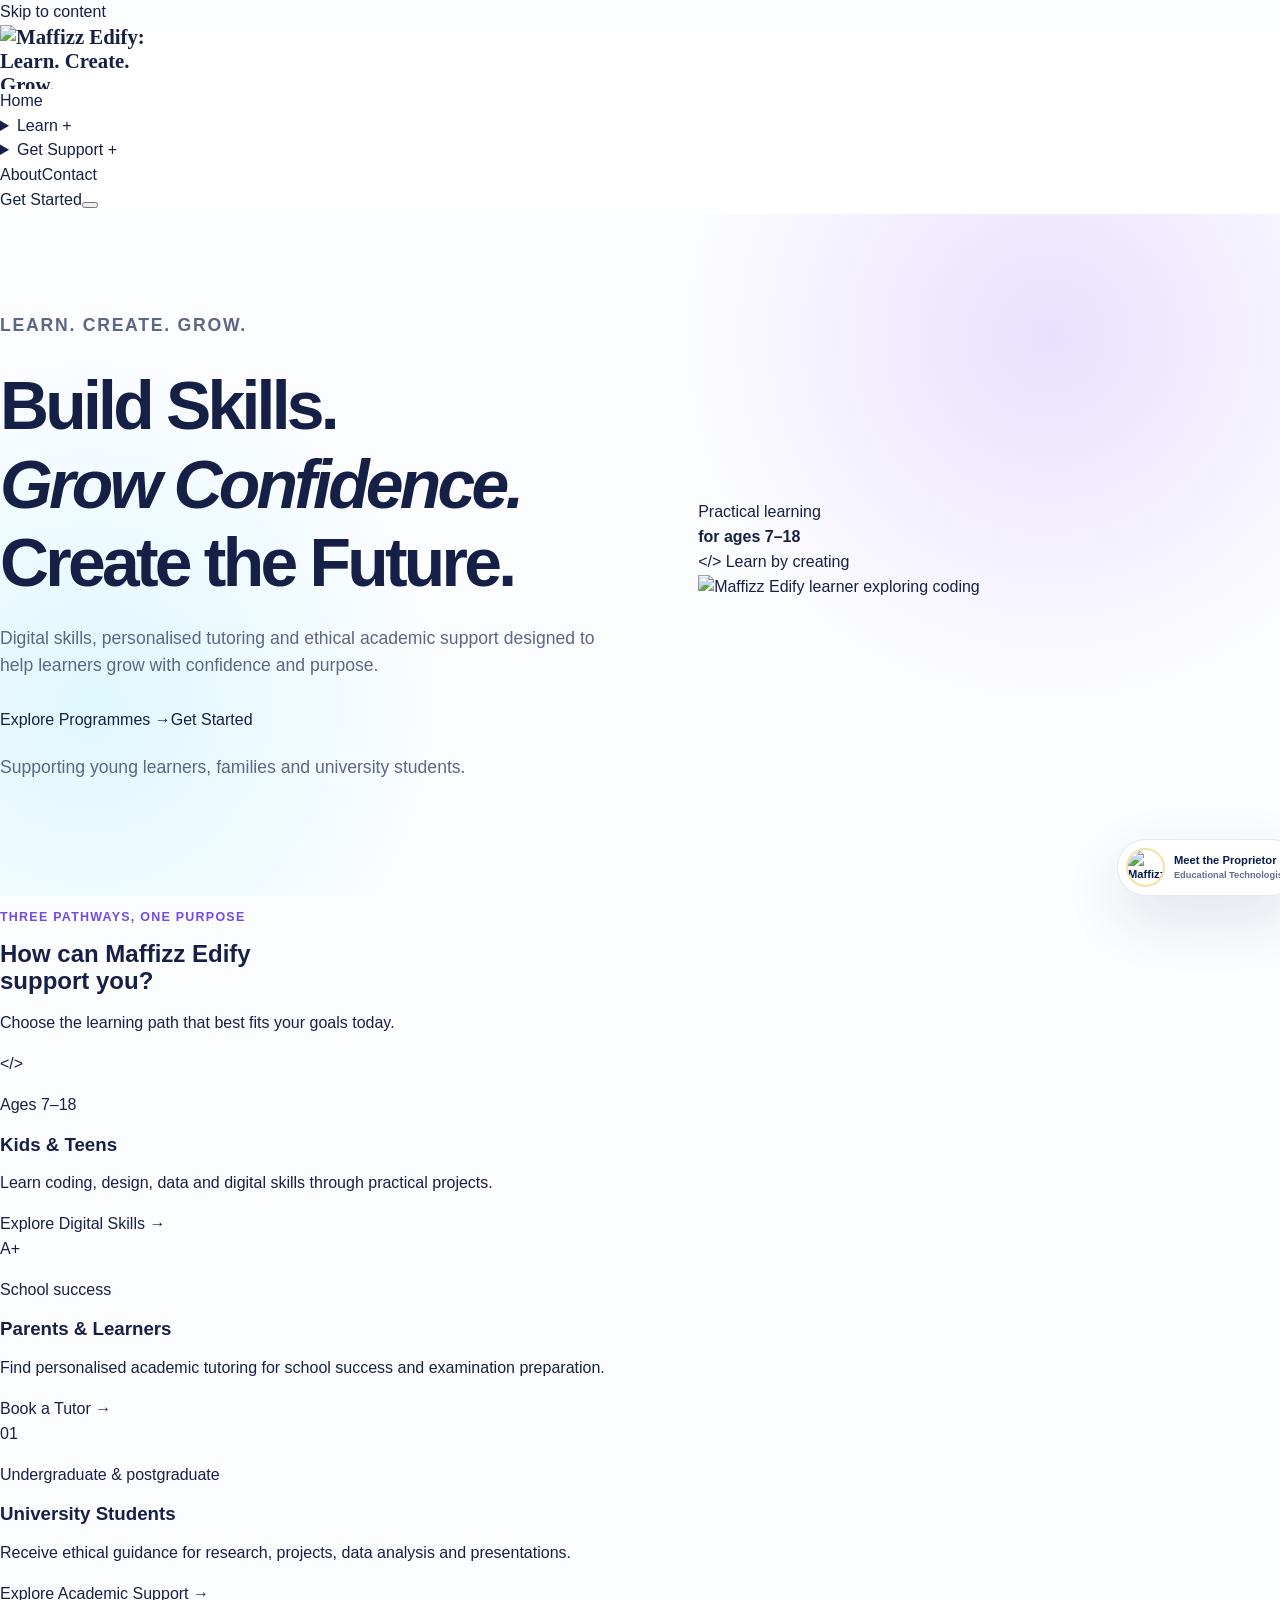
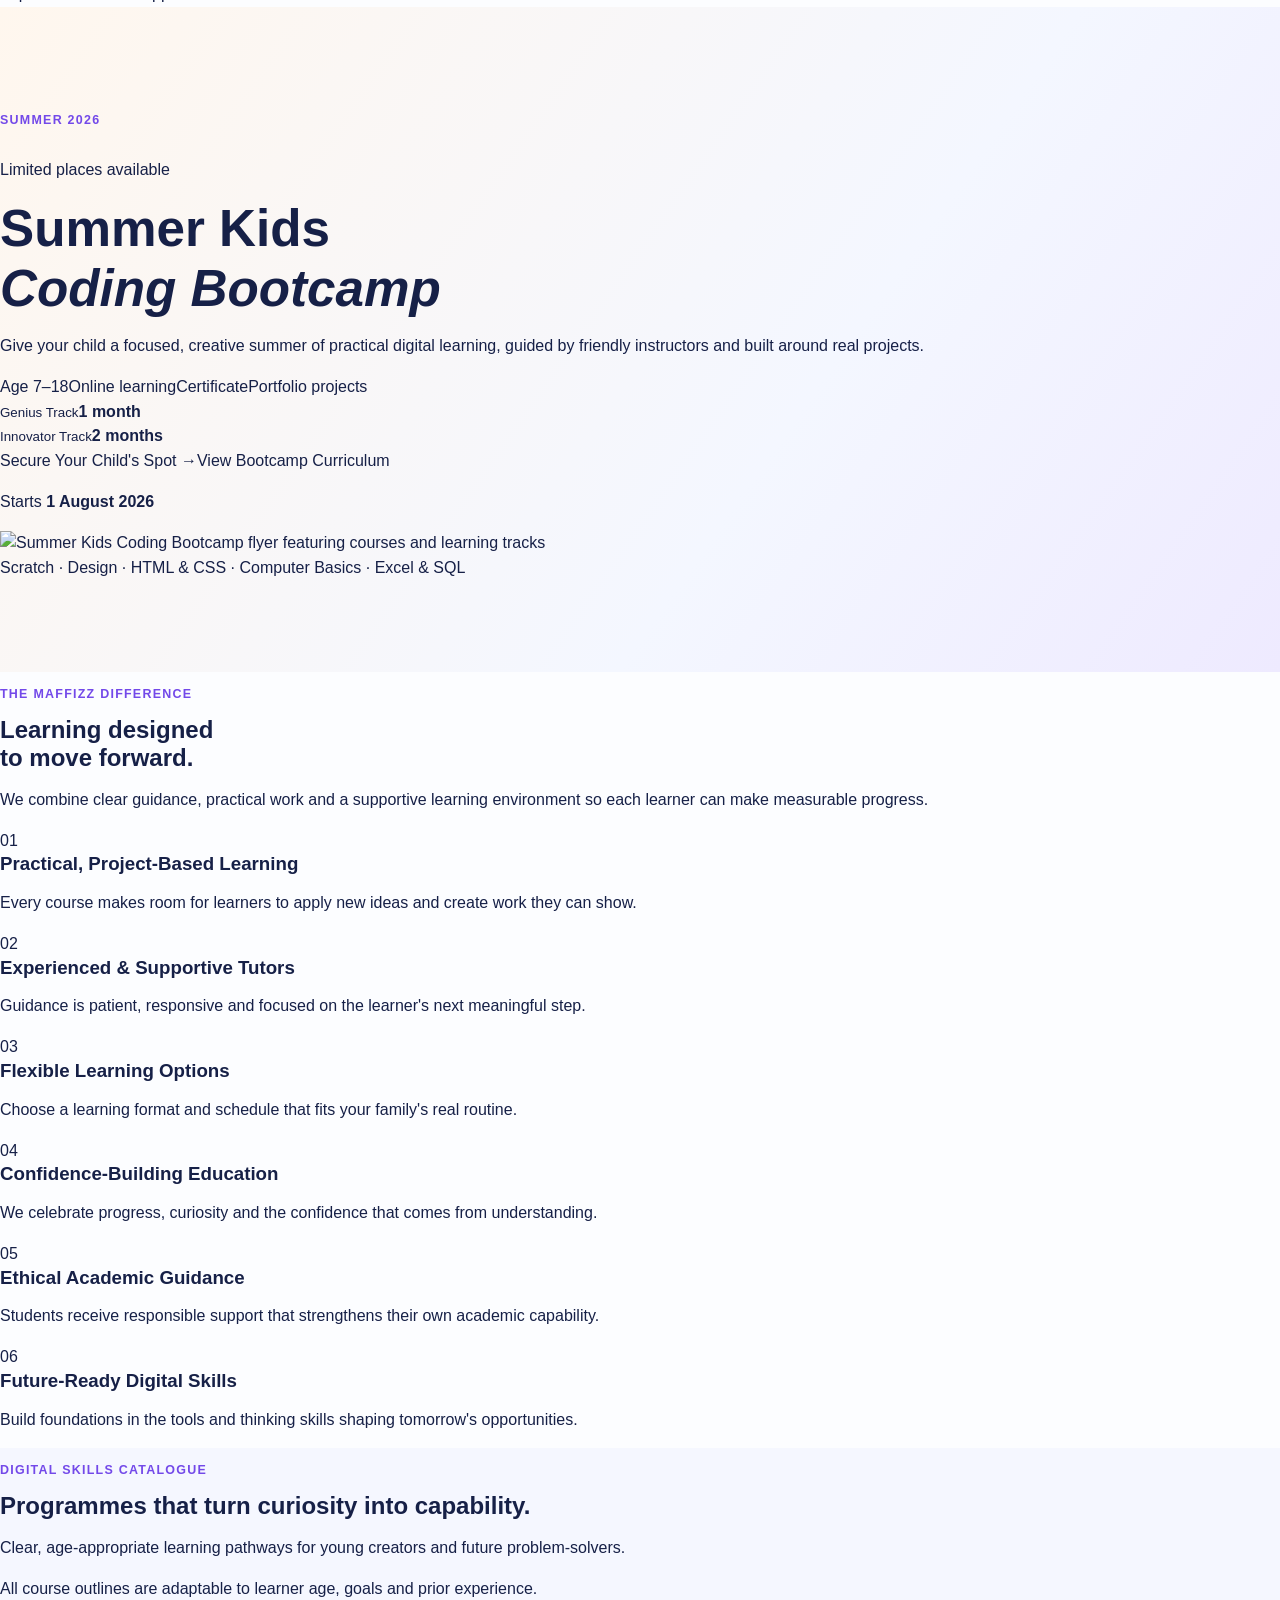
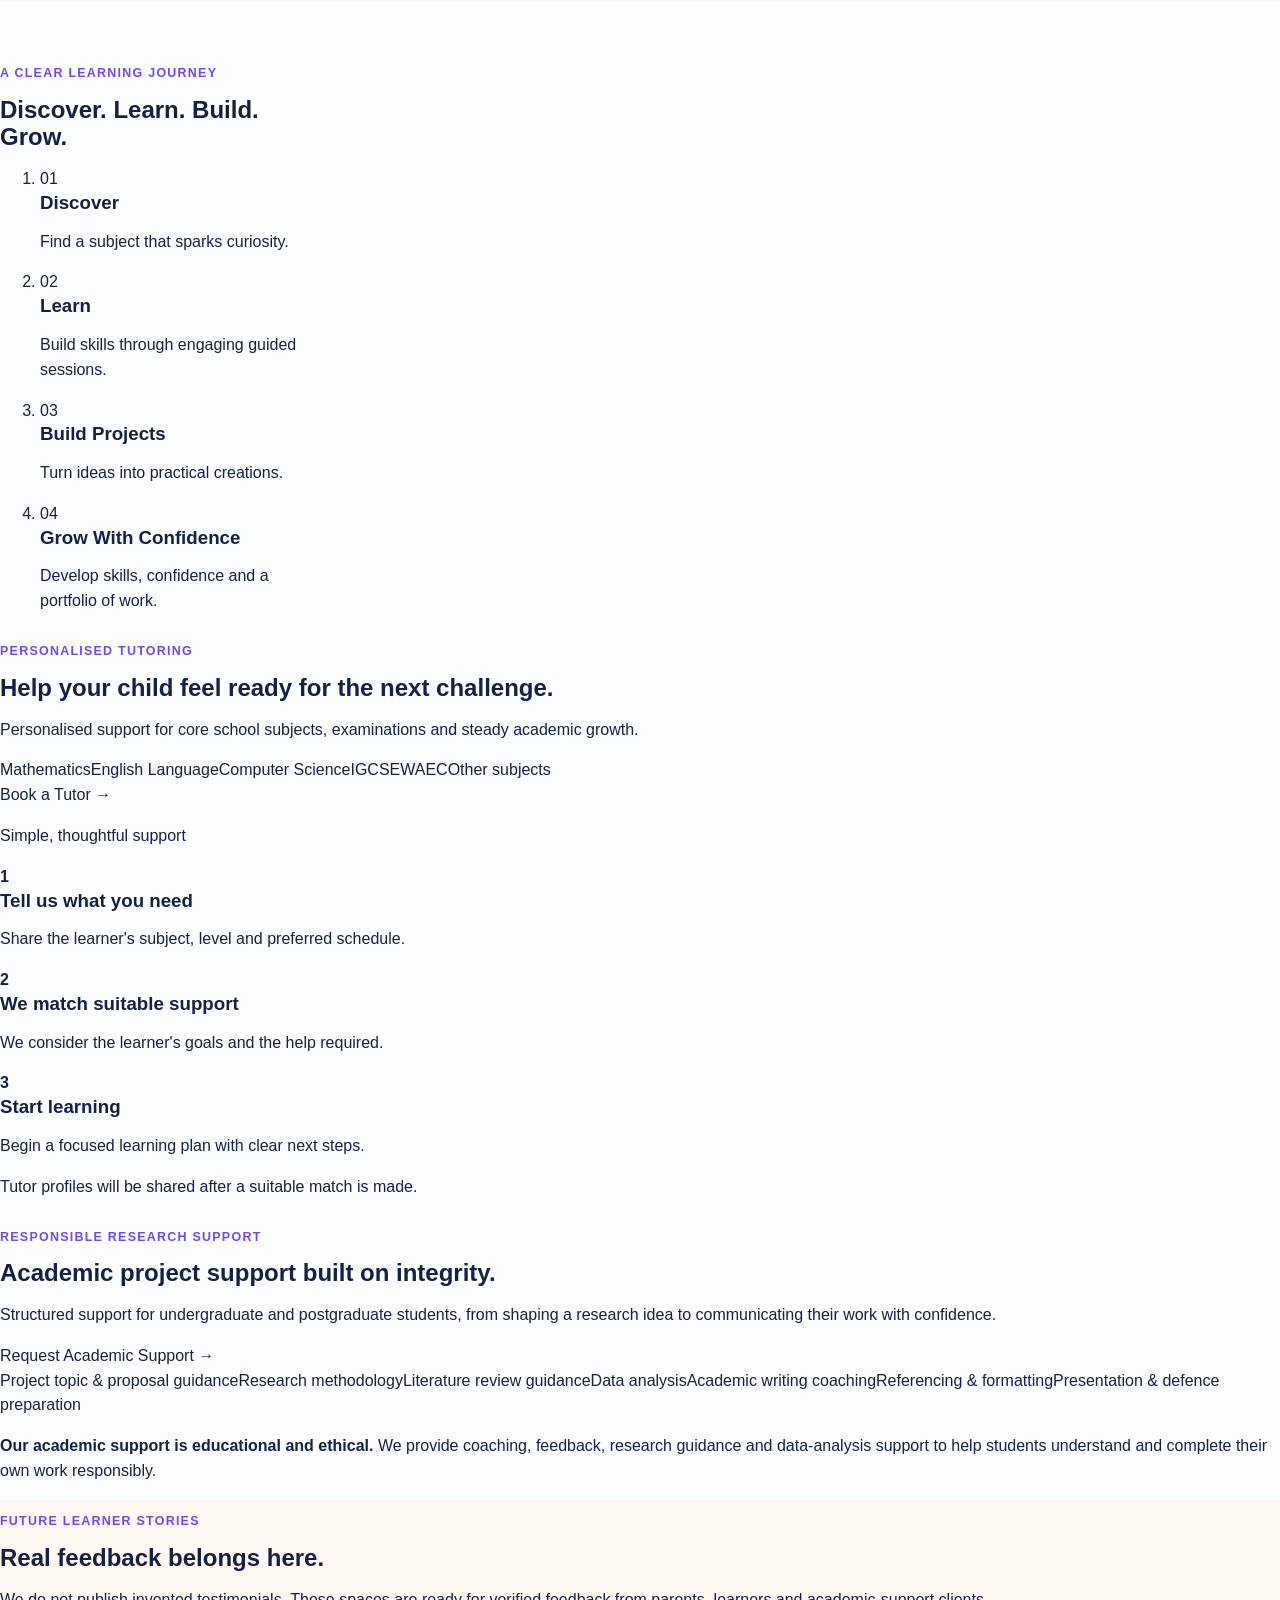
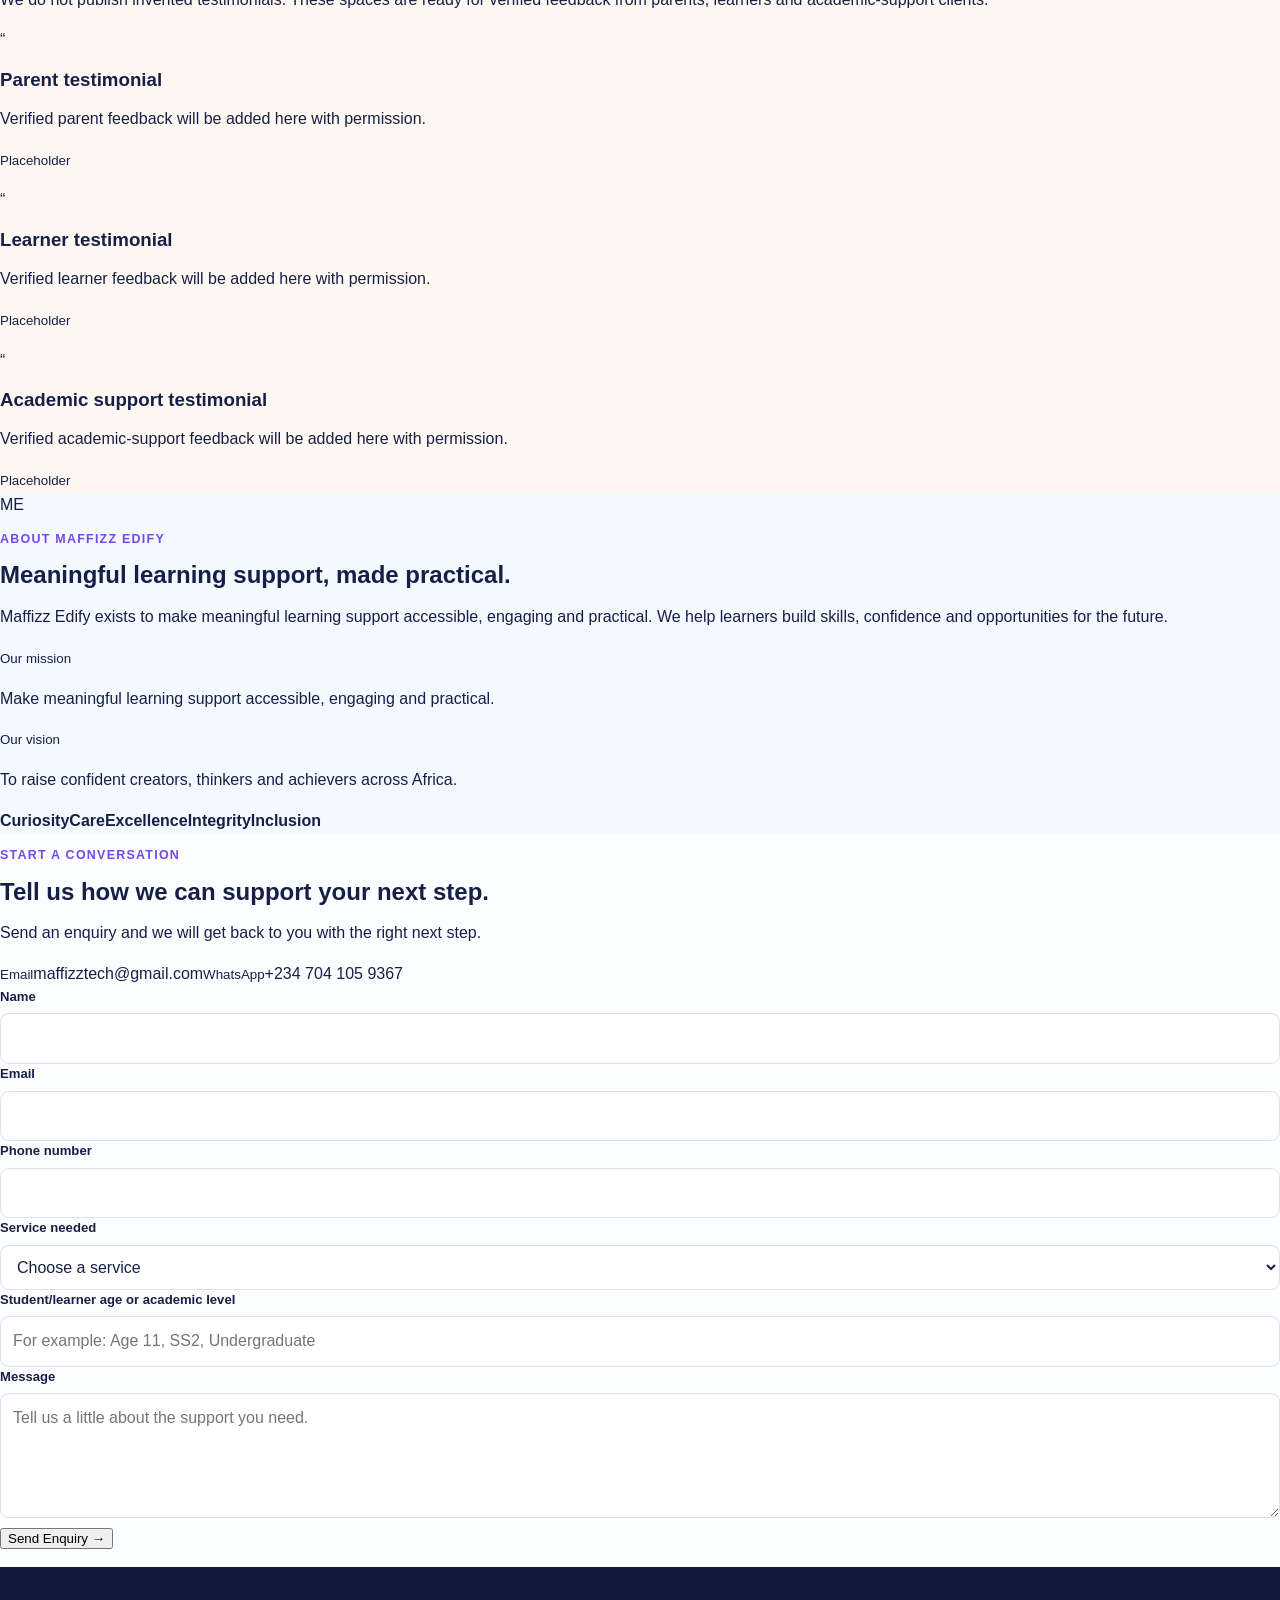
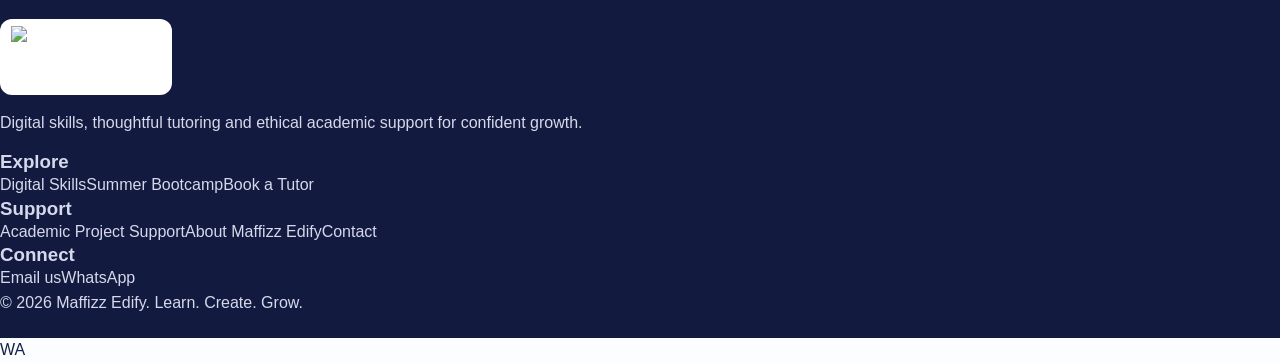
==== commit e5886a99: "Update index.html" ====
--- a/index.html
+++ b/index.html
@@ -1,31 +1,76 @@
-<!DOCTYPE html>
+<!doctype html>
 <html lang="en">
 <head>
-  <meta charset="UTF-8" />
-  <meta name="viewport" content="width=device-width, initial-scale=1.0" />
-  <meta name="description" content="Maffizz Edify - digital skills, tutors, and ethical academic project support." />
-  <title>Maffizz Edify | Learn. Grow. Achieve.</title>
-  <link rel="preconnect" href="https://fonts.googleapis.com"><link rel="preconnect" href="https://fonts.gstatic.com" crossorigin>
-  <link href="https://fonts.googleapis.com/css2?family=DM+Sans:wght@400;500;600;700&family=Plus+Jakarta+Sans:wght@600;700;800&display=swap" rel="stylesheet">
+  <meta charset="utf-8">
+  <meta name="viewport" content="width=device-width, initial-scale=1">
+  <meta name="description" content="Maffizz Edify provides digital skills education for ages 7&ndash;18, personalised tutoring and ethical academic project support for learners and university students.">
+  <meta name="theme-color" content="#061a4d">
+  <meta property="og:title" content="Maffizz Edify | Digital Skills, Tutoring &amp; Academic Support">
+  <meta property="og:description" content="Build skills, grow confidence and create the future with Maffizz Edify.">
+  <meta property="og:type" content="website">
+  <meta property="og:url" content="https://maffizztech.github.io/maffizz-edify/">
+  <title>Maffizz Edify | Digital Skills, Tutoring &amp; Academic Support</title>
+  <link rel="preconnect" href="https://fonts.googleapis.com">
+  <link rel="preconnect" href="https://fonts.gstatic.com" crossorigin>
+  <link href="https://fonts.googleapis.com/css2?family=Manrope:wght@400;500;600;700;800&family=Sora:wght@600;700;800&display=swap" rel="stylesheet">
   <link rel="stylesheet" href="style.css">
+  <style>.proprietor-chip{position:absolute;z-index:4;right:-20px;bottom:4px;display:flex;align-items:center;gap:9px;padding:8px 13px 8px 8px;background:#fff;border:1px solid #e0e9f5;border-radius:99px;box-shadow:0 22px 60px rgba(7,31,84,.12);font-size:.7rem;color:#061a4d;font-weight:800}.proprietor-chip img{width:39px;height:39px;object-fit:cover;border-radius:50%;border:2px solid #f6e2a6}.proprietor-chip span{line-height:1.15}.proprietor-chip small{display:block;margin-top:3px;color:#61708a;font-size:.58rem;font-weight:700}.footer-brand{display:inline-flex!important;align-items:center;background:#fff!important;border-radius:12px;padding:7px 11px;max-width:180px}.footer-brand img{filter:none!important;width:150px!important;height:auto!important;opacity:1!important}@media(max-width:560px){.proprietor-chip{right:-3px;bottom:-8px}}</style>
+  <script type="application/ld+json">{"@context":"https://schema.org","@type":"EducationalOrganization","name":"Maffizz Edify","url":"https://maffizztech.github.io/maffizz-edify/","email":"maffizztech@gmail.com","description":"Digital skills education, personalised tutoring and ethical academic project support."}</script>
 </head>
 <body>
-  <header id="top"><nav class="nav wrap"><a class="brand" href="#home" aria-label="Maffizz Edify home"><img class="logo" src="maffizz-logo.png" alt="Maffizz Edify — Learn, Create, Grow"></a><div class="navlinks"><a href="#home">Home</a><a href="#bootcamp">Bootcamp</a><a href="#courses">Courses</a><a href="#tutors">Book a Tutor</a><a href="#projects">Academic Projects</a><a href="#about">About</a><a href="#contact">Contact</a></div><div class="actions"><a class="btn ghost" href="#tutors">Book a Tutor</a><a class="btn alt" href="#projects">Academic Support</a></div><button class="menu" aria-label="Open navigation">☰</button></nav></header>
-  <main>
-    <section class="hero" id="home"><div class="wrap hero-grid"><div><span class="eyebrow">Learn • Create • Achieve</span><h1>Empowering young minds &amp; supporting <span>academic excellence.</span></h1><p>Maffizz Edify equips children with practical digital skills, connects families with excellent tutors, and supports undergraduate and graduate academic projects.</p><div class="hero-buttons"><a class="btn" href="#courses">Explore Courses →</a><a class="btn ghost" href="#tutors">Book a Tutor</a><a class="btn alt" href="#projects">Academic Projects</a></div><div class="trust"><div class="faces"><i class="face"></i><i class="face"></i><i class="face"></i></div><span>Trusted by learners, parents &amp; students</span></div></div><div class="hero-art" aria-label="Illustration of children learning coding"><div class="orb one"></div><span class="spark s1">✦</span><span class="spark s2">✦</span><span class="spark s3">☁</span><div class="desk"></div><div class="child"></div><div class="laptop"><div class="screen"><div class="codebar"></div><div class="codebar short"></div><div class="pixel"></div><div class="codebar"></div></div></div></div></div></section>
-    <div class="stats wrap"><div class="stat-box"><div class="stat"><strong>6+</strong><span>Digital skill tracks</span></div><div class="stat"><strong>1:1</strong><span>Personal tutor matching</span></div><div class="stat"><strong>IGCSE</strong><span>&amp; WAEC support</span></div><div class="stat"><strong>Ethical</strong><span>Academic project guidance</span></div></div></div>
-    <section class="bootcamp" id="bootcamp"><div class="wrap bootcamp-grid"><div><span class="eyebrow">Limited places for ages 7–18</span><div class="date-chip">☀️ Starts <b>1 August 2026</b></div><h2>Summer Kids Coding Bootcamp</h2><p class="lead">Give your child a creative, confidence-building summer of hands-on digital learning with friendly instructors, practical projects and a certificate.</p><div class="track-cards"><div class="track"><strong>Genius Track · ₦50,000</strong><span>1 month of focused learning</span></div><div class="track"><strong>Innovator Track · ₦90,000</strong><span>2 months of deeper skill-building</span></div></div><p style="font-weight:700;margin-bottom:9px">Scratch Programming · Graphics Design · HTML &amp; CSS · Computer Basics · Excel &amp; SQL</p><a class="btn" target="_blank" rel="noopener" href="https://wa.me/2348106365832?text=Hello%20Maffizz%20Edify%2C%20I%20would%20like%20to%20register%20my%20child%20for%20the%20Summer%20Kids%20Coding%20Bootcamp.">Register on WhatsApp →</a><p class="bootcamp-note">Online classes · Certificate · Hands-on portfolio projects</p></div><div class="flyer-stack" aria-label="Summer Kids Coding Bootcamp flyers"><img class="flyer one" src="bootcamp-summer-kids.png" alt="Summer Kids Coding Bootcamp flyer, August 2026"><img class="flyer two" src="bootcamp-coding.png" alt="Maffizz Edify Coding Bootcamp flyer"></div></div></section>
-    <section class="section why"><div class="wrap"><span class="eyebrow">Built for every learning journey</span><div class="heading-row"><div><h2 class="title">Why families choose Maffizz Edify</h2><p class="lead">A supportive place to build confidence, discover talent and reach meaningful goals.</p></div></div><div class="grid3"><article class="card"><div class="icon">👩🏾‍🏫</div><h3>Expert Tutors</h3><p>Thoughtful, experienced tutors who meet learners where they are and help them progress.</p></article><article class="card"><div class="icon">🧩</div><h3>Learn by Building</h3><p>Practical projects turn coding, design and data concepts into skills learners can show.</p></article><article class="card"><div class="icon">🗓️</div><h3>Flexible Options</h3><p>Choose online or in-person learning and find a schedule that works for your family.</p></article><article class="card"><div class="icon">📚</div><h3>Research Support</h3><p>Structured guidance for undergraduate and graduate research—always with integrity.</p></article><article class="card"><div class="icon">🛡️</div><h3>Safe &amp; Supportive</h3><p>Clear communication, welcoming spaces and learning designed for confidence.</p></article><article class="card"><div class="icon">🌱</div><h3>Growth Mindset</h3><p>We celebrate curiosity, persistence and every step forward in a learner’s journey.</p></article></div></div></section>
-    <section class="section courses" id="courses"><div class="wrap"><span class="eyebrow">Digital skills for kids &amp; teens</span><div class="heading-row"><div><h2 class="title">Create the future with confidence</h2><p class="lead">Hands-on courses for curious young creators, beginners and budding problem-solvers.</p></div><a href="#contact" class="link">View all courses →</a></div><div class="grid3 course-grid"><article class="card course-card"><div class="course-image">🧩</div><div class="course-content"><h3>Scratch Programming</h3><p>Design games, stories and animations while learning coding logic.</p><div class="meta"><span class="tag">Ages 7–12</span><span class="tag">8 weeks</span><span class="tag">Beginner</span></div><a class="link" href="#contact">Enroll now →</a></div></article><article class="card course-card"><div class="course-image">🎨</div><div class="course-content"><h3>Graphic Design</h3><p>Turn bright ideas into posters, social graphics and visual stories.</p><div class="meta"><span class="tag">Ages 10–17</span><span class="tag">6 weeks</span><span class="tag">Beginner</span></div><a class="link" href="#contact">Enroll now →</a></div></article><article class="card course-card"><div class="course-image">⚙️</div><div class="course-content"><h3>Automation</h3><p>Discover how digital tools can simplify everyday tasks.</p><div class="meta"><span class="tag">Ages 13–18</span><span class="tag">6 weeks</span><span class="tag">Intermediate</span></div><a class="link" href="#contact">Learn more →</a></div></article><article class="card course-card"><div class="course-image">🤝</div><div class="course-content"><h3>CRM Fundamentals</h3><p>Learn how businesses build relationships with customers.</p><div class="meta"><span class="tag">Ages 14–18</span><span class="tag">6 weeks</span><span class="tag">Beginner</span></div><a class="link" href="#contact">Learn more →</a></div></article><article class="card course-card"><div class="course-image">&lt;/&gt;</div><div class="course-content"><h3>HTML &amp; CSS Web Design</h3><p>Build beautiful, responsive web pages from the ground up.</p><div class="meta"><span class="tag">Ages 12–18</span><span class="tag">10 weeks</span><span class="tag">Beginner</span></div><a class="link" href="#contact">Enroll now →</a></div></article><article class="card course-card"><div class="course-image">📊</div><div class="course-content"><h3>Data Analytics</h3><p>Make sense of data using Excel, SQL and clear visualisations.</p><div class="meta"><span class="tag">Ages 15–18</span><span class="tag">8 weeks</span><span class="tag">Intermediate</span></div><a class="link" href="#contact">Learn more →</a></div></article></div><div class="journey"><div class="step"><span class="num">01</span><h3>Discover</h3><p>Find a subject that sparks curiosity.</p></div><div class="step"><span class="num">02</span><h3>Learn</h3><p>Gain skills in welcoming sessions.</p></div><div class="step"><span class="num">03</span><h3>Build projects</h3><p>Bring ideas to life with guidance.</p></div><div class="step"><span class="num">04</span><h3>Earn confidence</h3><p>Share work and grow boldly.</p></div></div><div class="project-grid"><div class="project">Scratch game</div><div class="project">Creative poster</div><div class="project">Personal website</div><div class="project">Data dashboard</div><div class="project">Automation flow</div></div></div></section>
-    <section class="section tutors" id="tutors"><div class="wrap two-col"><div><span class="eyebrow">Personal academic tutoring</span><h2 class="title">Book a tutor who understands your child</h2><p class="lead">Find the right tutor to help your child grow in confidence and achieve academic success.</p><div class="subject-list"><span class="pill">Mathematics</span><span class="pill">English Language</span><span class="pill">Computer Science</span><span class="pill">IGCSE Subjects</span><span class="pill">WAEC Subjects</span><span class="pill">Other Subjects</span></div><div class="process"><div class="process-item"><span class="process-number">1</span><div><h3>Tell us your needs</h3><span>Share the subject, level and preferred schedule.</span></div></div><div class="process-item"><span class="process-number">2</span><div><h3>We match a tutor</h3><span>We thoughtfully connect you to the right person.</span></div></div><div class="process-item"><span class="process-number">3</span><div><h3>Start learning</h3><span>Begin a focused, confidence-building journey.</span></div></div></div></div><div><div class="profiles"><article class="card profile-card"><div class="avatar"></div><div><h3>Amaka O.</h3><p>Mathematics &amp; IGCSE</p><span class="stars">★★★★★</span> <small>4.9 · 7 years</small></div><a href="#forms" class="btn">Book</a></article><article class="card profile-card"><div class="avatar" style="background:linear-gradient(135deg,#34211d,#ba765d)"></div><div><h3>David A.</h3><p>Computer Science &amp; WAEC</p><span class="stars">★★★★★</span> <small>4.8 · 5 years</small></div><a href="#forms" class="btn">Book</a></article><article class="card profile-card"><div class="avatar" style="background:linear-gradient(135deg,#40313a,#e7b795)"></div><div><h3>Zainab I.</h3><p>English Language &amp; Literature</p><span class="stars">★★★★★</span> <small>4.9 · 6 years</small></div><a href="#forms" class="btn">Book</a></article></div></div></div></section>
-    <section class="section academic" id="projects"><div class="wrap"><span class="eyebrow" style="color:#ffbd68">Ethical academic support</span><h2 class="title">Undergraduate &amp; graduate academic project support</h2><p class="lead">Get structured, ethical support for your academic work—from selecting a topic to research guidance, data analysis, writing support and presentation preparation.</p><div class="services"><div class="service">Project Topic &amp; Proposal Guidance</div><div class="service">Research Methodology Support</div><div class="service">Literature Review Guidance</div><div class="service">Data Analysis with Excel &amp; SQL</div><div class="service">Academic Writing Coaching</div><div class="service">Referencing &amp; Formatting Support</div><div class="service">Presentation &amp; Defence Preparation</div><div class="service">Undergraduate Final-Year Projects</div><div class="service">Postgraduate Research Support</div></div><div class="integrity"><strong>Academic-integrity promise:</strong> Our support is educational. We provide coaching, feedback, editing, research guidance and data-analysis support to help students understand, improve and complete their own work responsibly.</div></div></section>
-    <section class="section form-section" id="forms"><div class="wrap"><div class="form-box"><span class="eyebrow">Let’s get started</span><h2 class="title">Tell us how we can support you</h2><p class="lead">Choose the service you need and send a request. We’ll be in touch shortly.</p><div class="tabs"><button class="tab active" data-form="tutor">Book a Tutor</button><button class="tab" data-form="project">Academic Support</button></div><form class="form" id="requestForm"><div><label for="name">Parent / Guardian Name</label><input id="name" required placeholder="Your full name"></div><div><label for="email">Email Address</label><input id="email" required type="email" placeholder="you@example.com"></div><div><label for="phone">Phone Number</label><input id="phone" required type="tel" placeholder="Your phone number"></div><div><label for="student">Student Name</label><input id="student" required placeholder="Student's full name"></div><div><label for="subject">Subject Needed</label><select id="subject" required><option value="">Choose a subject</option><option>Mathematics</option><option>English Language</option><option>Computer Science</option><option>IGCSE Subjects</option><option>WAEC Subjects</option><option>Other school subjects</option></select></div><div><label for="format">Preferred Format</label><select id="format" required><option value="">Choose an option</option><option>Online</option><option>In-person</option></select></div><div class="full"><label for="details">Preferred days, time and additional notes</label><textarea id="details" placeholder="Tell us a little more about your needs"></textarea></div><div class="full"><button class="btn" type="submit" id="submitBtn">Request a Tutor →</button><div class="success" id="success">Thank you! Your request has been received. We’ll contact you soon.</div></div></form></div></div></section>
-    <section class="section testimonials"><div class="wrap"><span class="eyebrow">Learner stories</span><h2 class="title">The right support changes everything</h2><div class="grid3" style="margin-top:30px"><article class="card"><p class="quote">My daughter now looks forward to coding class every week. She has made a game she is so proud of.</p><p class="quote-by">— Nneka, Parent</p></article><article class="card"><p class="quote">My tutor made mathematics feel possible again. I went into my exams much more confident.</p><p class="quote-by">— Daniel, IGCSE learner</p></article><article class="card"><p class="quote">The coaching helped me organise my research and prepare for my defence with confidence.</p><p class="quote-by">— Aisha, Postgraduate student</p></article></div></div></section>
-    <section class="section about" id="about"><div class="wrap two-col"><div><span class="eyebrow">About Maffizz Edify</span><h2 class="title">Learning that opens doors</h2><p class="lead">Maffizz Edify is focused on quality academic support, future-ready digital skills, personal tutoring and responsible research guidance. We believe every learner deserves patient support and practical opportunities to thrive.</p></div><div class="values"><article class="card"><div class="icon">🎯</div><h3>Our mission</h3><p>Make meaningful learning support accessible, engaging and practical.</p></article><article class="card"><div class="icon">✨</div><h3>Our vision</h3><p>Raise confident creators, thinkers and achievers across Africa.</p></article><article class="card"><div class="icon">🤍</div><h3>Our values</h3><p>Curiosity, care, excellence, integrity and inclusion.</p></article></div></div></section>
-    <section class="section" id="contact"><div class="wrap contact-grid"><div><span class="eyebrow">Contact us</span><h2 class="title">We’d love to hear from you</h2><p class="lead">Ask a question, discuss a course or tell us about the support you need.</p><div class="contact-list"><div class="contact-item"><strong>Email</strong><br><a href="mailto:maffizztech@gmail.com">maffizztech@gmail.com</a></div><div class="contact-item"><strong>WhatsApp</strong><br><a href="https://wa.me/2348106365832" target="_blank" rel="noopener">+234 810 636 5832</a></div><div class="contact-item"><strong>Social</strong><br>Instagram · LinkedIn · Facebook</div></div></div><div><form class="form-box form" onsubmit="handleContact(event)"><div><label>Name</label><input required placeholder="Your name"></div><div><label>Email</label><input required type="email" placeholder="you@example.com"></div><div class="full"><label>Message</label><textarea required placeholder="How can we help?"></textarea></div><div class="full"><button class="btn" type="submit">Send Message</button><div class="success">Thanks for getting in touch. We’ll respond shortly.</div></div></form><div class="faq"><details><summary>Are lessons available online?</summary><p>Yes. We offer online options and can discuss in-person availability for your area.</p></details><details><summary>How do I request academic project support?</summary><p>Select “Academic Support” in the request form and tell us your level, project area and the guidance you need.</p></details><details><summary>Does academic support include completing work for students?</summary><p>No. We provide ethical learning support, coaching, feedback and guidance to help students complete their own work responsibly.</p></details></div></div></div></section>
-    <section class="cta"><div class="wrap"><div class="cta-box"><div><h2>Ready to take the next step?</h2><p>Give a young learner room to grow—or get focused, ethical guidance for your academic journey.</p></div><a class="btn light" href="#forms">Get started today →</a></div></div></section>
+  <a class="skip-link" href="#main">Skip to content</a>
+  <header class="site-header" id="top">
+    <div class="nav-shell">
+      <a class="brand" href="#home" aria-label="Maffizz Edify home"><img src="maffizz-logo.png" alt="Maffizz Edify: Learn. Create. Grow." width="156" height="64"></a>
+      <nav class="desktop-nav" aria-label="Primary navigation">
+        <a href="#home">Home</a>
+        <details class="nav-dropdown"><summary>Learn <span aria-hidden="true">+</span></summary><div><a href="#digital-skills">Digital Skills</a><a href="#courses">Courses</a><a href="#bootcamp">Summer Bootcamp</a></div></details>
+        <details class="nav-dropdown"><summary>Get Support <span aria-hidden="true">+</span></summary><div><a href="#tutoring">Book a Tutor</a><a href="#academic-support">Academic Project Support</a></div></details>
+        <a href="#about">About</a><a href="#contact">Contact</a>
+      </nav>
+      <div class="nav-actions"><a class="button button-small button-gold" href="#contact" data-track="get_started_nav">Get Started</a><button class="menu-button" type="button" aria-label="Open navigation" aria-expanded="false"><span></span><span></span><span></span></button></div>
+    </div>
+    <nav class="mobile-nav" aria-label="Mobile navigation" hidden><a href="#home">Home</a><a href="#digital-skills">Digital Skills</a><a href="#courses">Courses</a><a href="#bootcamp">Summer Bootcamp</a><a href="#tutoring">Book a Tutor</a><a href="#academic-support">Academic Project Support</a><a href="#about">About</a><a href="#contact">Contact</a></nav>
+  </header>
+
+  <main id="main">
+    <section class="hero section-space" id="home">
+      <div class="container hero-grid">
+        <div class="hero-copy"><p class="eyebrow"><span></span> Learn. Create. Grow.</p><h1>Build Skills.<br><em>Grow Confidence.</em><br>Create the Future.</h1><p class="hero-lead">Digital skills, personalised tutoring and ethical academic support designed to help learners grow with confidence and purpose.</p><div class="button-row"><a class="button" href="#digital-skills" data-track="hero_programmes">Explore Programmes <b>&rarr;</b></a><a class="button button-outline" href="#contact" data-track="hero_start">Get Started</a></div><p class="trust-line"><span class="trust-dot"></span> Supporting young learners, families and university students.</p></div>
+        <div class="hero-visual"><div class="hero-glow"></div><div class="visual-label label-top">Practical learning<br><strong>for ages 7&ndash;18</strong></div><div class="visual-label label-bottom"><span class="mini-icon">&lt;/&gt;</span> Learn by creating</div><div class="hero-photo-frame"><img src="bootcamp-coding.png" alt="Maffizz Edify learner exploring coding" fetchpriority="high"></div><div class="proprietor-chip"><img src="fab-proprietor.jpeg" alt="Maffizz Edify proprietor and educational technologist"><span>Meet the Proprietor<small>Educational Technologist</small></span></div><div class="visual-grid" aria-hidden="true"></div></div>
+      </div>
+    </section>
+
+    <section class="audience section-space" id="digital-skills"><div class="container"><div class="section-intro centered"><p class="eyebrow"><span></span> Three pathways, one purpose</p><h2>How can Maffizz Edify<br>support you?</h2><p>Choose the learning path that best fits your goals today.</p></div><div class="audience-grid">
+      <article class="audience-card kids"><div class="card-icon icon-code" aria-hidden="true">&lt;/&gt;</div><p class="card-kicker">Ages 7&ndash;18</p><h3>Kids &amp; Teens</h3><p>Learn coding, design, data and digital skills through practical projects.</p><a href="#courses" class="text-link" data-track="audience_digital">Explore Digital Skills <b>&rarr;</b></a></article>
+      <article class="audience-card parent"><div class="card-icon icon-book" aria-hidden="true">A+</div><p class="card-kicker">School success</p><h3>Parents &amp; Learners</h3><p>Find personalised academic tutoring for school success and examination preparation.</p><a href="#tutoring" class="text-link" data-track="audience_tutoring">Book a Tutor <b>&rarr;</b></a></article>
+      <article class="audience-card university"><div class="card-icon icon-chart" aria-hidden="true">01</div><p class="card-kicker">Undergraduate &amp; postgraduate</p><h3>University Students</h3><p>Receive ethical guidance for research, projects, data analysis and presentations.</p><a href="#academic-support" class="text-link" data-track="audience_academic">Explore Academic Support <b>&rarr;</b></a></article>
+    </div></div></section>
+
+    <section class="bootcamp section-space" id="bootcamp"><div class="container bootcamp-layout"><div class="bootcamp-copy"><p class="eyebrow light"><span></span> Summer 2026</p><p class="availability">Limited places available</p><h2>Summer Kids<br><em>Coding Bootcamp</em></h2><p>Give your child a focused, creative summer of practical digital learning, guided by friendly instructors and built around real projects.</p><div class="bootcamp-points"><span>Age 7&ndash;18</span><span>Online learning</span><span>Certificate</span><span>Portfolio projects</span></div><div class="track-pricing"><div><small>Genius Track</small><strong>1 month</strong></div><div><small>Innovator Track</small><strong>2 months</strong></div></div><div class="button-row"><a class="button button-gold" href="https://wa.me/2347041059367?text=Hello%20Maffizz%20Edify%2C%20I%20want%20to%20secure%20a%20Summer%20Kids%20Coding%20Bootcamp%20spot." target="_blank" rel="noopener" data-track="bootcamp_spot">Secure Your Child's Spot <b>&rarr;</b></a><a class="button button-ghost-light" href="#courses">View Bootcamp Curriculum</a></div></div><div class="bootcamp-media"><p class="start-date">Starts <strong>1 August 2026</strong></p><img src="bootcamp-summer-kids.png" alt="Summer Kids Coding Bootcamp flyer featuring courses and learning tracks" loading="lazy"><div class="course-ribbon">Scratch &middot; Design &middot; HTML &amp; CSS &middot; Computer Basics &middot; Excel &amp; SQL</div></div></div></section>
+
+    <section class="benefits section-space"><div class="container"><div class="section-intro split"><div><p class="eyebrow"><span></span> The Maffizz difference</p><h2>Learning designed<br>to move forward.</h2></div><p>We combine clear guidance, practical work and a supportive learning environment so each learner can make measurable progress.</p></div><div class="benefit-grid">
+      <article><span class="line-icon">01</span><h3>Practical, Project-Based Learning</h3><p>Every course makes room for learners to apply new ideas and create work they can show.</p></article><article><span class="line-icon">02</span><h3>Experienced &amp; Supportive Tutors</h3><p>Guidance is patient, responsive and focused on the learner's next meaningful step.</p></article><article><span class="line-icon">03</span><h3>Flexible Learning Options</h3><p>Choose a learning format and schedule that fits your family's real routine.</p></article><article><span class="line-icon">04</span><h3>Confidence-Building Education</h3><p>We celebrate progress, curiosity and the confidence that comes from understanding.</p></article><article><span class="line-icon">05</span><h3>Ethical Academic Guidance</h3><p>Students receive responsible support that strengthens their own academic capability.</p></article><article><span class="line-icon">06</span><h3>Future-Ready Digital Skills</h3><p>Build foundations in the tools and thinking skills shaping tomorrow's opportunities.</p></article>
+    </div></div></section>
+
+    <section class="courses section-space" id="courses"><div class="container"><div class="section-intro split"><div><p class="eyebrow"><span></span> Digital skills catalogue</p><h2>Programmes that turn curiosity into capability.</h2></div><p>Clear, age-appropriate learning pathways for young creators and future problem-solvers.</p></div><div class="course-grid" id="courseGrid"></div><p class="course-note">All course outlines are adaptable to learner age, goals and prior experience.</p></div></section>
+
+    <section class="journey section-space"><div class="container"><div class="section-intro centered"><p class="eyebrow"><span></span> A clear learning journey</p><h2>Discover. Learn. Build. Grow.</h2></div><ol class="journey-list"><li><span>01</span><h3>Discover</h3><p>Find a subject that sparks curiosity.</p></li><li><span>02</span><h3>Learn</h3><p>Build skills through engaging guided sessions.</p></li><li><span>03</span><h3>Build Projects</h3><p>Turn ideas into practical creations.</p></li><li><span>04</span><h3>Grow With Confidence</h3><p>Develop skills, confidence and a portfolio of work.</p></li></ol></div></section>
+
+    <section class="tutoring section-space" id="tutoring"><div class="container two-column"><div><p class="eyebrow"><span></span> Personalised tutoring</p><h2>Help your child feel ready for the next challenge.</h2><p class="large-copy">Personalised support for core school subjects, examinations and steady academic growth.</p><div class="subject-chips"><span>Mathematics</span><span>English Language</span><span>Computer Science</span><span>IGCSE</span><span>WAEC</span><span>Other subjects</span></div><a class="button" href="#contact" data-track="tutoring_start">Book a Tutor <b>&rarr;</b></a></div><div class="process-panel"><p class="panel-label">Simple, thoughtful support</p><div class="process-step"><b>1</b><div><h3>Tell us what you need</h3><p>Share the learner's subject, level and preferred schedule.</p></div></div><div class="process-step"><b>2</b><div><h3>We match suitable support</h3><p>We consider the learner's goals and the help required.</p></div></div><div class="process-step"><b>3</b><div><h3>Start learning</h3><p>Begin a focused learning plan with clear next steps.</p></div></div><p class="placeholder-note">Tutor profiles will be shared after a suitable match is made.</p></div></div></section>
+
+    <section class="academic-support section-space" id="academic-support"><div class="container academic-layout"><div><p class="eyebrow light"><span></span> Responsible research support</p><h2>Academic project support built on integrity.</h2><p>Structured support for undergraduate and postgraduate students, from shaping a research idea to communicating their work with confidence.</p><a class="button button-gold" href="#contact" data-track="academic_start">Request Academic Support <b>&rarr;</b></a></div><div class="service-list"><span>Project topic &amp; proposal guidance</span><span>Research methodology</span><span>Literature review guidance</span><span>Data analysis</span><span>Academic writing coaching</span><span>Referencing &amp; formatting</span><span>Presentation &amp; defence preparation</span></div><p class="integrity-note"><strong>Our academic support is educational and ethical.</strong> We provide coaching, feedback, research guidance and data-analysis support to help students understand and complete their own work responsibly.</p></div></section>
+
+    <section class="testimonials section-space"><div class="container"><div class="section-intro centered"><p class="eyebrow"><span></span> Future learner stories</p><h2>Real feedback belongs here.</h2><p>We do not publish invented testimonials. These spaces are ready for verified feedback from parents, learners and academic-support clients.</p></div><div class="testimonial-grid"><article><p class="quote-mark">&ldquo;</p><h3>Parent testimonial</h3><p>Verified parent feedback will be added here with permission.</p><small>Placeholder</small></article><article><p class="quote-mark">&ldquo;</p><h3>Learner testimonial</h3><p>Verified learner feedback will be added here with permission.</p><small>Placeholder</small></article><article><p class="quote-mark">&ldquo;</p><h3>Academic support testimonial</h3><p>Verified academic-support feedback will be added here with permission.</p><small>Placeholder</small></article></div></div></section>
+
+    <section class="about section-space" id="about"><div class="container about-layout"><div class="about-mark">ME</div><div><p class="eyebrow"><span></span> About Maffizz Edify</p><h2>Meaningful learning support, made practical.</h2><p class="large-copy">Maffizz Edify exists to make meaningful learning support accessible, engaging and practical. We help learners build skills, confidence and opportunities for the future.</p><div class="mission-grid"><div><small>Our mission</small><p>Make meaningful learning support accessible, engaging and practical.</p></div><div><small>Our vision</small><p>To raise confident creators, thinkers and achievers across Africa.</p></div></div><div class="values-row"><b>Curiosity</b><b>Care</b><b>Excellence</b><b>Integrity</b><b>Inclusion</b></div></div></div></section>
+
+    <section class="contact section-space" id="contact"><div class="container contact-layout"><div><p class="eyebrow"><span></span> Start a conversation</p><h2>Tell us how we can support your next step.</h2><p class="large-copy">Send an enquiry and we will get back to you with the right next step.</p><div class="contact-details"><a href="mailto:maffizztech@gmail.com"><small>Email</small>maffizztech@gmail.com</a><a href="https://wa.me/2347041059367" target="_blank" rel="noopener" data-track="contact_whatsapp"><small>WhatsApp</small>+234 704 105 9367</a></div></div><form class="enquiry-form" id="enquiryForm" novalidate><div class="field"><label for="enquiryName">Name</label><input id="enquiryName" name="name" autocomplete="name" required></div><div class="field"><label for="enquiryEmail">Email</label><input id="enquiryEmail" name="email" type="email" autocomplete="email" required></div><div class="field"><label for="enquiryPhone">Phone number</label><input id="enquiryPhone" name="phone" type="tel" autocomplete="tel" required></div><div class="field"><label for="service">Service needed</label><select id="service" name="service" required><option value="">Choose a service</option><option>Digital Skills</option><option>Summer Bootcamp</option><option>Academic Tutoring</option><option>Academic Project Support</option></select></div><div class="field full"><label for="level">Student/learner age or academic level</label><input id="level" name="level" required placeholder="For example: Age 11, SS2, Undergraduate"></div><div class="field full"><label for="message">Message</label><textarea id="message" name="message" rows="4" required placeholder="Tell us a little about the support you need."></textarea></div><div class="full"><button class="button" type="submit" data-track="enquiry_submit">Send Enquiry <b>&rarr;</b></button><p class="form-message" aria-live="polite"></p></div></form></div></section>
   </main>
-  <footer><div class="wrap"><div class="footer-grid"><div><a class="brand" href="#top"><img class="logo" src="maffizz-logo.png" alt="Maffizz Edify — Learn, Create, Grow"></a><p style="font-size:.86rem;max-width:310px">Practical skills, personal guidance and confident learning journeys.</p><form class="newsletter" onsubmit="handleNewsletter(event)"><input aria-label="Email address" required type="email" placeholder="Your email address"><button class="btn" type="submit">Join</button></form></div><div><h4>Explore</h4><a href="#courses">Digital Skills</a><a href="#tutors">Personal Tutoring</a><a href="#projects">Academic Projects</a></div><div><h4>Company</h4><a href="#about">About Us</a><a href="#contact">Contact</a><a href="#contact">FAQs</a></div><div><h4>Connect</h4><a href="mailto:maffizztech@gmail.com">Email us</a><a href="https://wa.me/2348106365832" target="_blank" rel="noopener">WhatsApp</a><a href="#contact">Social Media</a></div></div><div class="copyright">© 2026 Maffizz Edify. Learn. Create. Grow.</div></div></footer>
+
+  <footer><div class="container footer-layout"><div><a class="brand footer-brand" href="#top"><img src="maffizz-logo.png" alt="Maffizz Edify" width="156" height="64"></a><p>Digital skills, thoughtful tutoring and ethical academic support for confident growth.</p></div><div><h3>Explore</h3><a href="#courses">Digital Skills</a><a href="#bootcamp">Summer Bootcamp</a><a href="#tutoring">Book a Tutor</a></div><div><h3>Support</h3><a href="#academic-support">Academic Project Support</a><a href="#about">About Maffizz Edify</a><a href="#contact">Contact</a></div><div><h3>Connect</h3><a href="mailto:maffizztech@gmail.com">Email us</a><a href="https://wa.me/2347041059367" target="_blank" rel="noopener">WhatsApp</a></div></div><div class="container footer-bottom">&copy; 2026 Maffizz Edify. Learn. Create. Grow.</div></footer>
+  <a class="whatsapp-float" href="https://wa.me/2347041059367?text=Hello%20Maffizz%20Edify%2C%20I%20would%20like%20to%20make%20an%20enquiry." target="_blank" rel="noopener" aria-label="Chat with Maffizz Edify on WhatsApp" data-track="whatsapp_float">WA</a>
+  <dialog class="course-modal" id="courseModal"><button class="modal-close" type="button" aria-label="Close course details">&times;</button><div id="modalContent"></div></dialog>
   <script src="script.js"></script>
-</body></html>
-
+</body>
+</html>
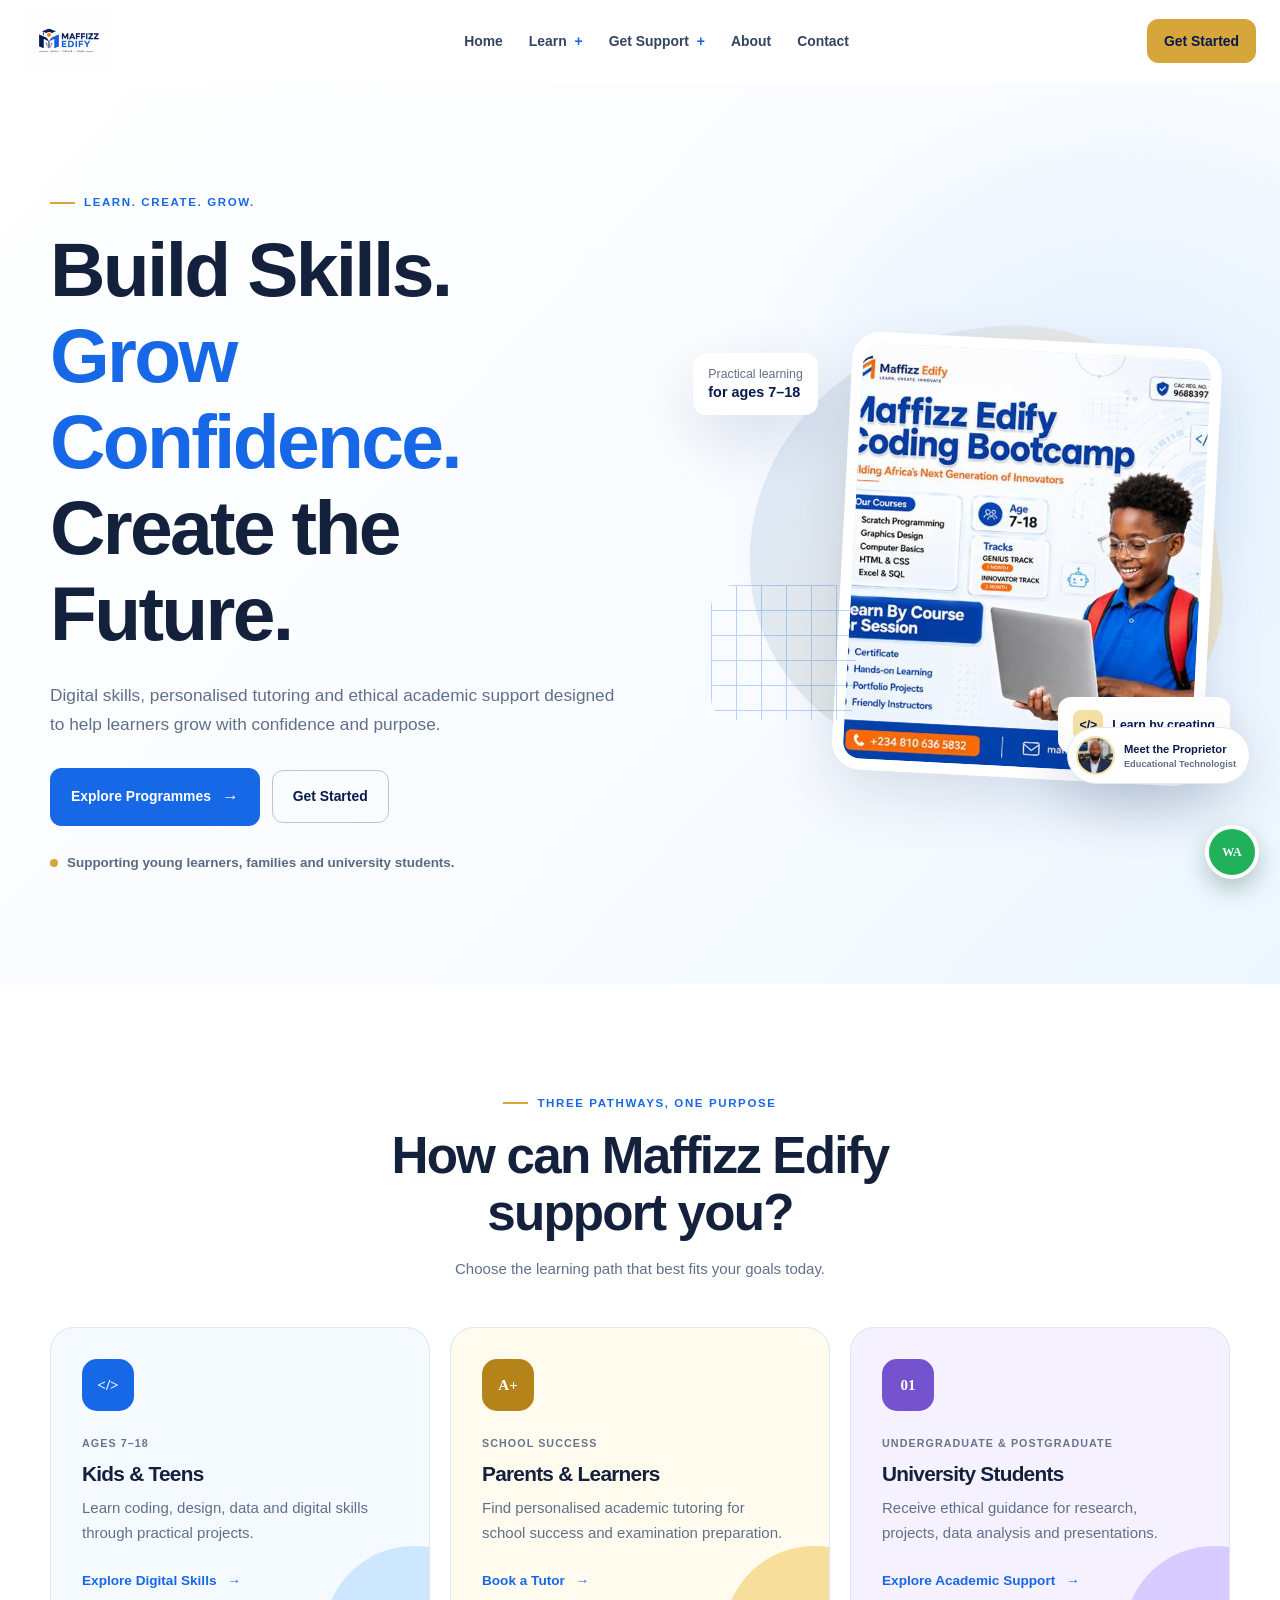
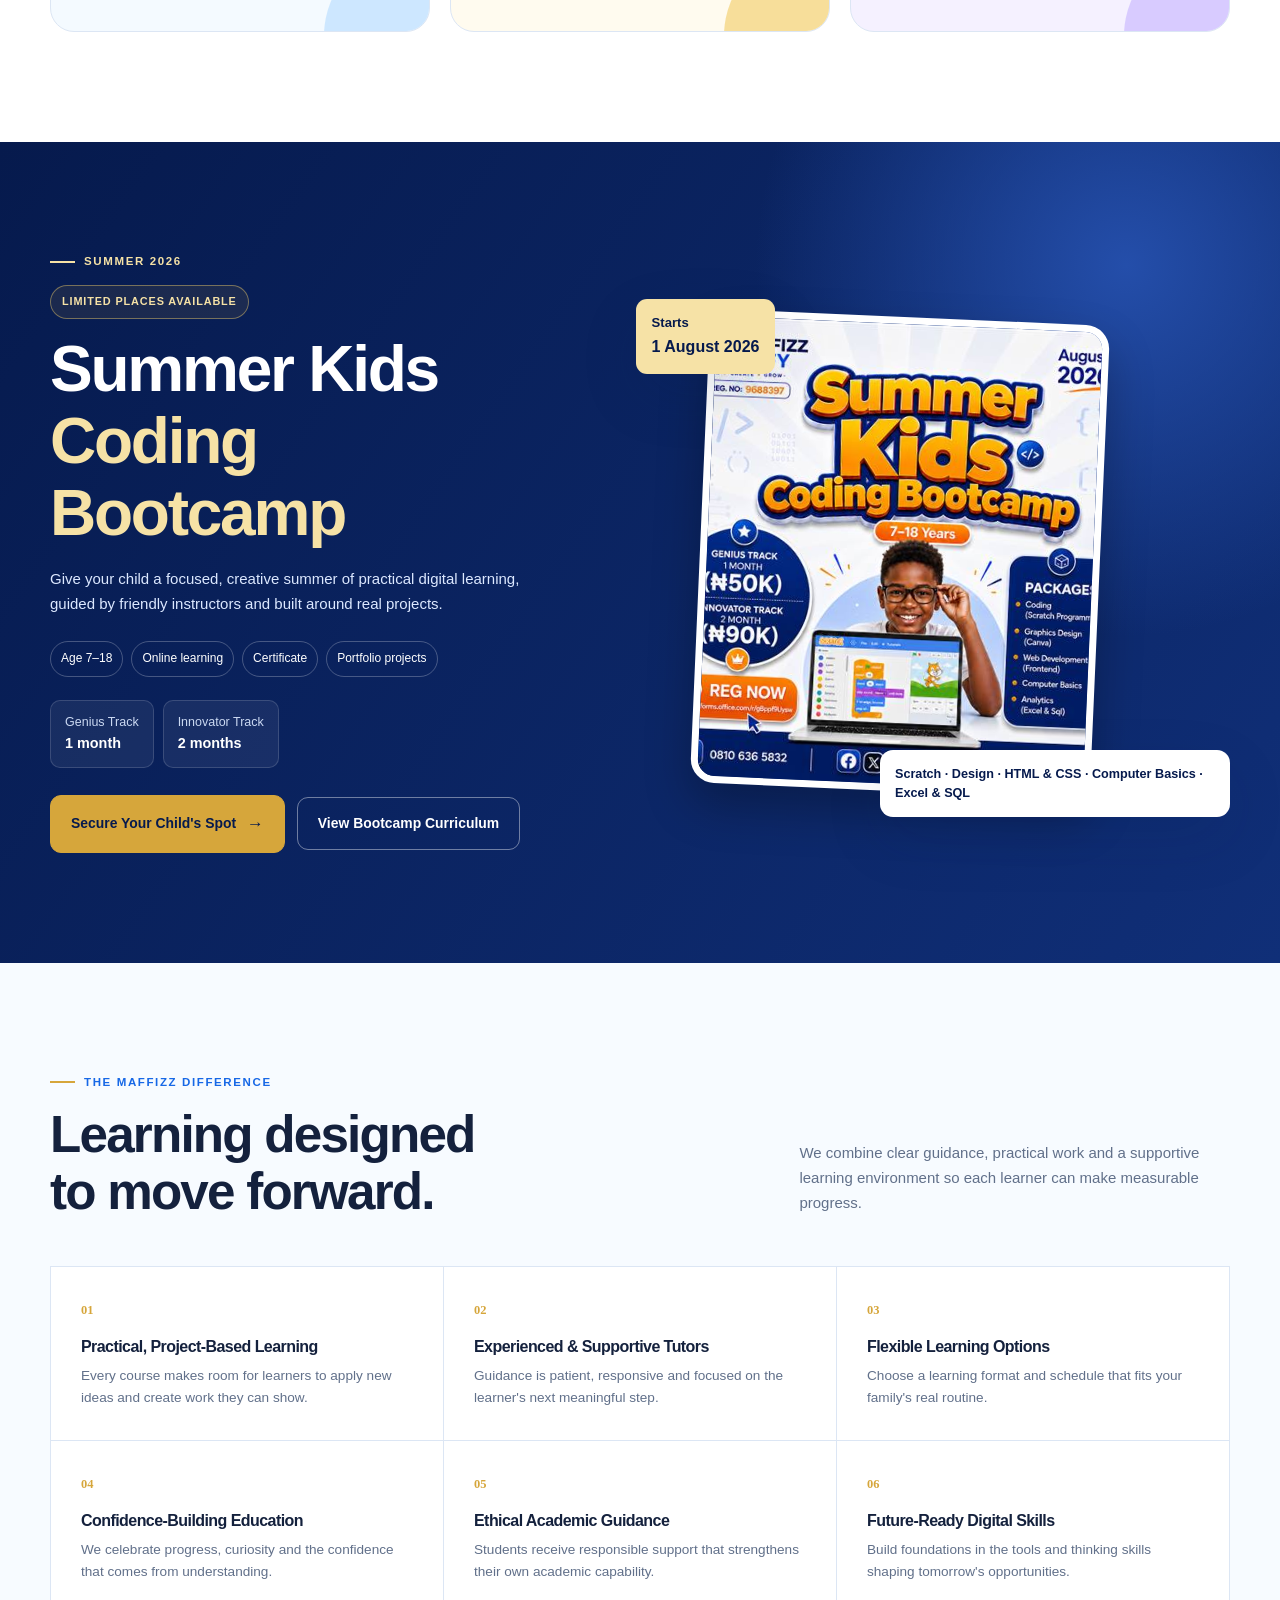
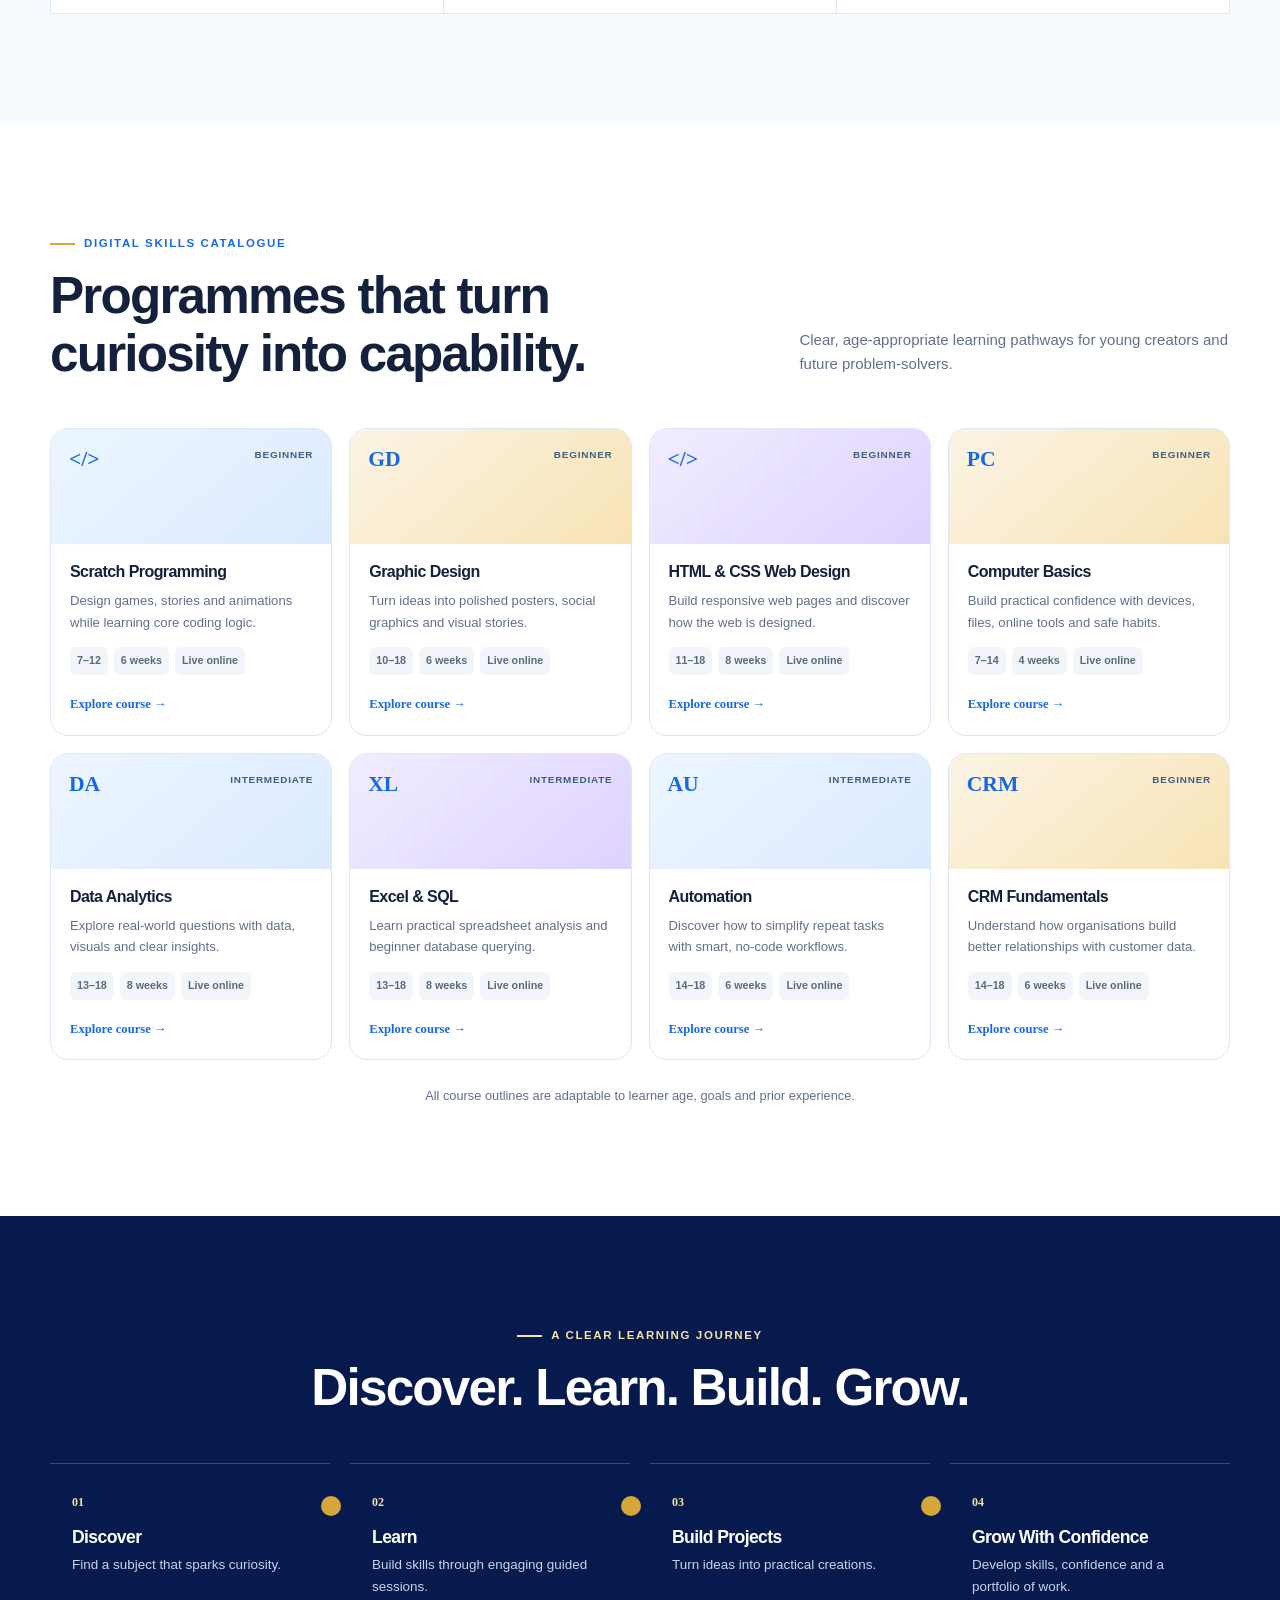
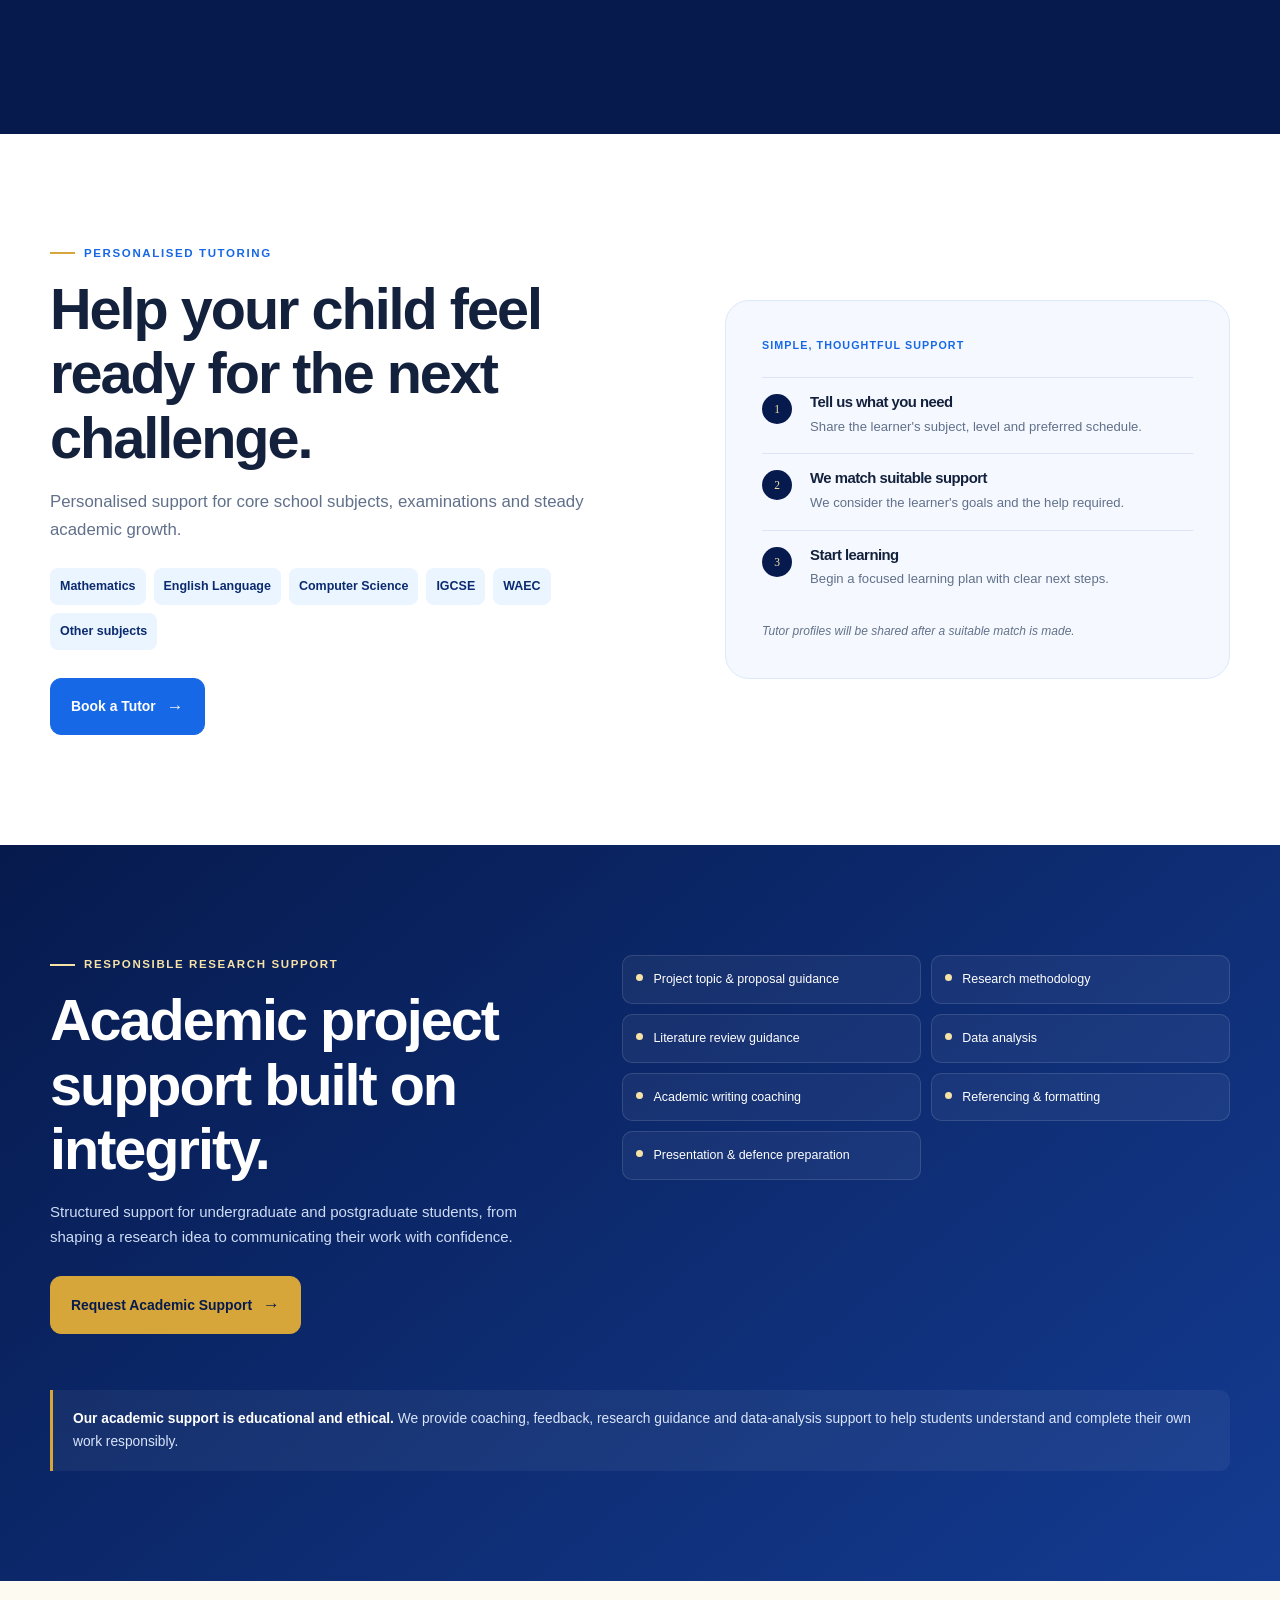
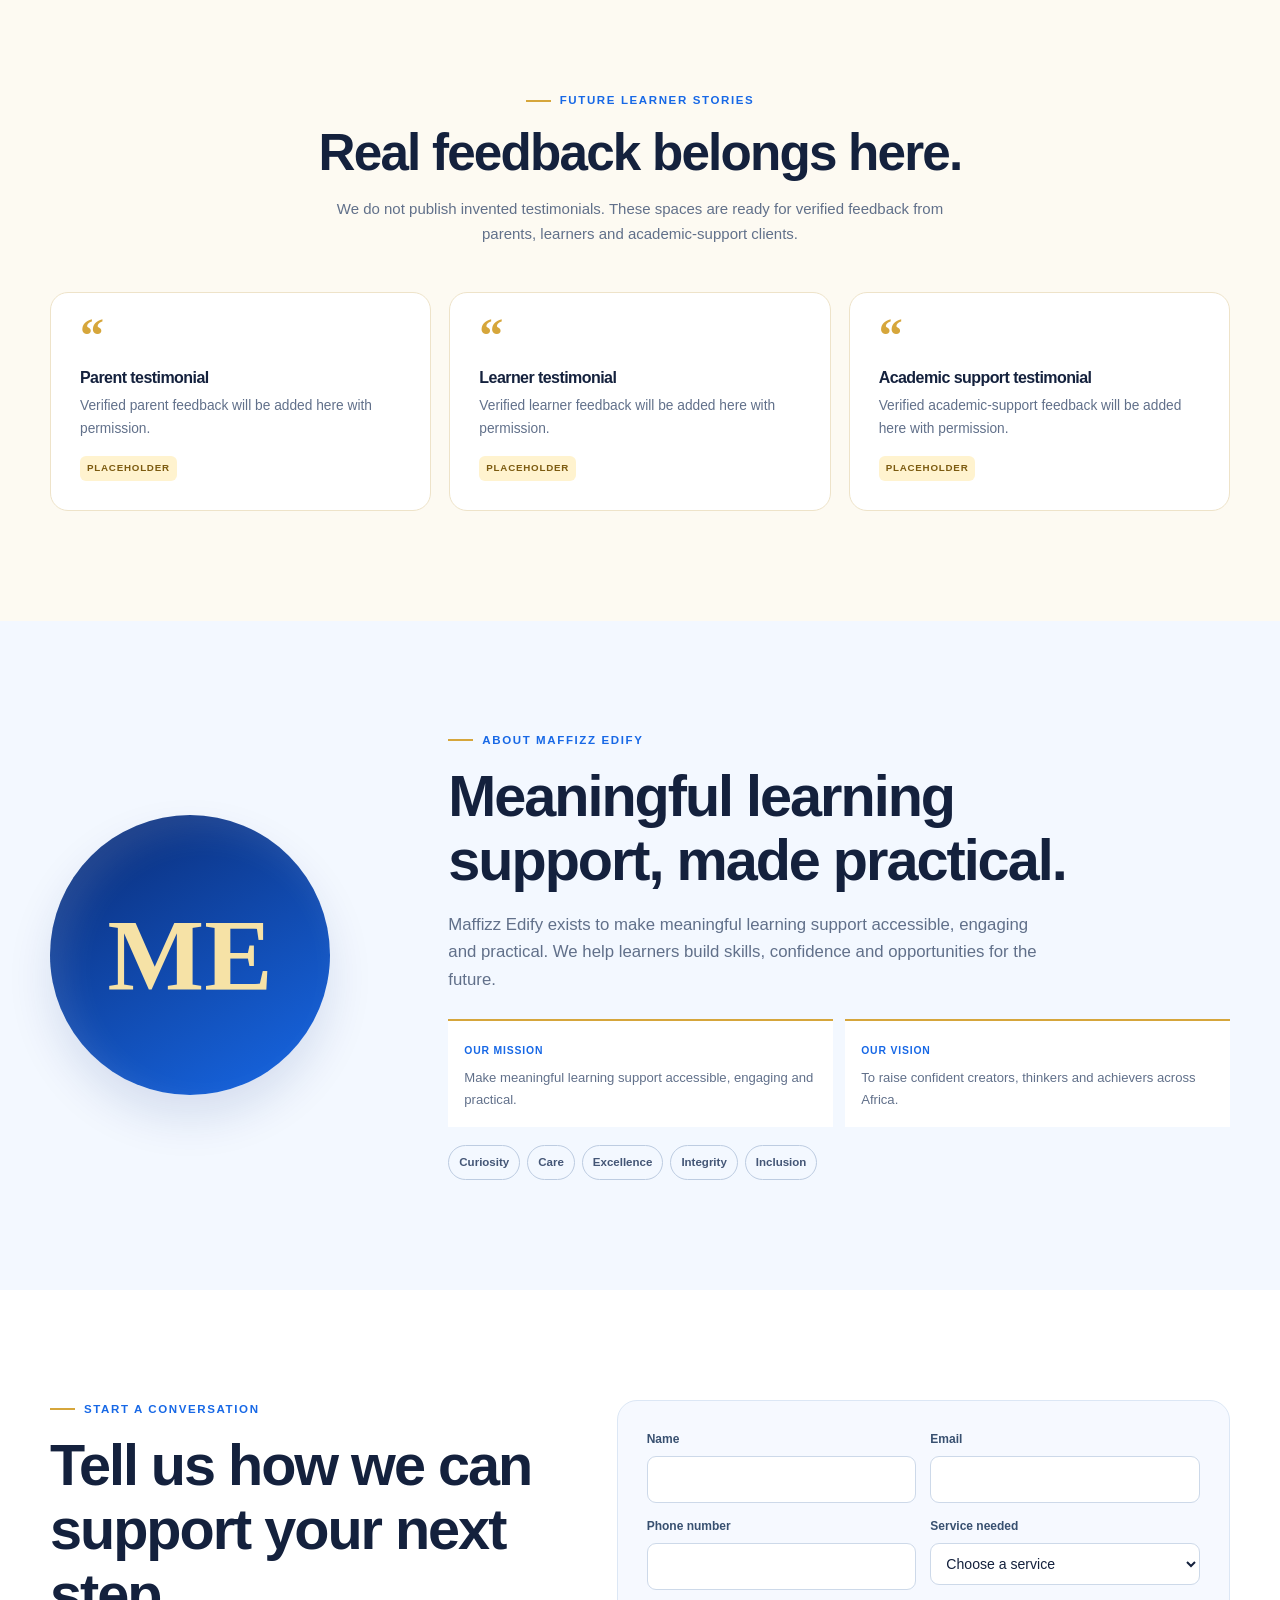
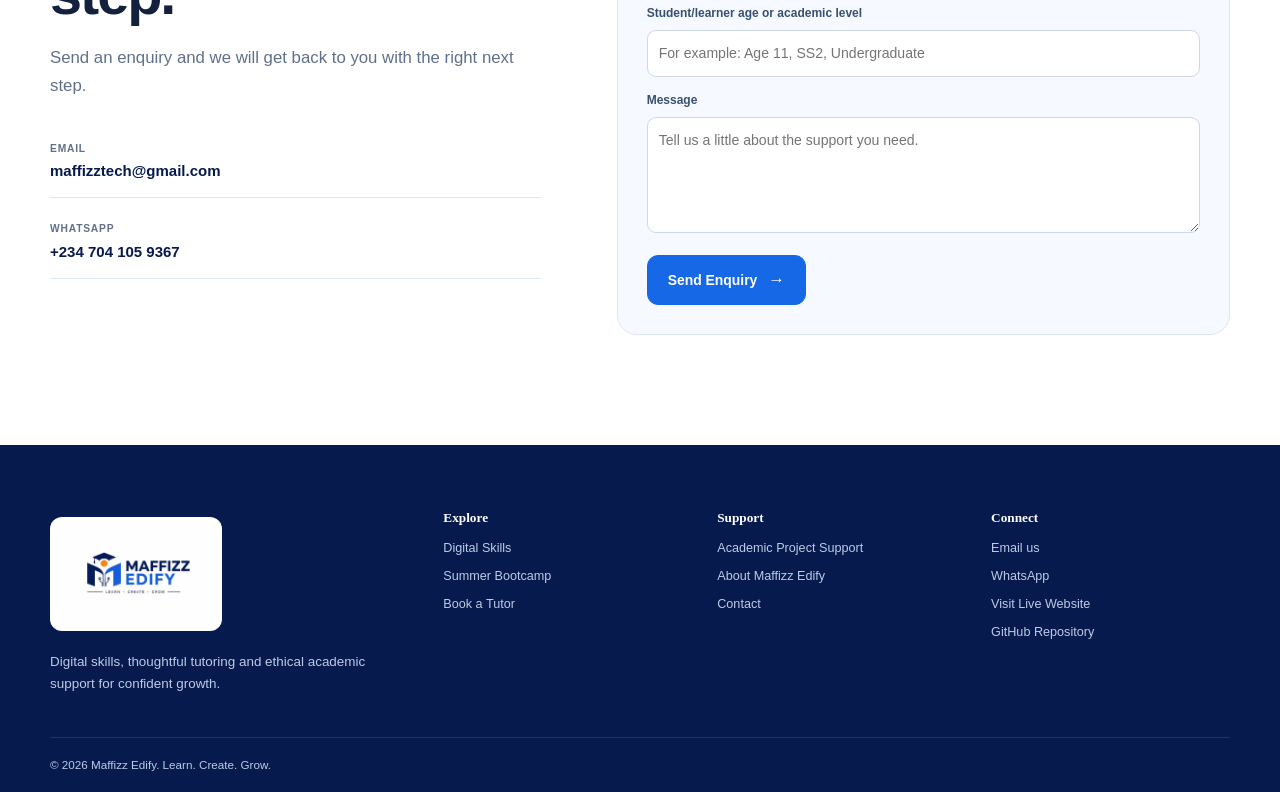
==== commit 6ec2cad1: "Update index.html" ====
--- a/index.html
+++ b/index.html
@@ -71,6 +71,6 @@
   <footer><div class="container footer-layout"><div><a class="brand footer-brand" href="#top"><img src="maffizz-logo.png" alt="Maffizz Edify" width="156" height="64"></a><p>Digital skills, thoughtful tutoring and ethical academic support for confident growth.</p></div><div><h3>Explore</h3><a href="#courses">Digital Skills</a><a href="#bootcamp">Summer Bootcamp</a><a href="#tutoring">Book a Tutor</a></div><div><h3>Support</h3><a href="#academic-support">Academic Project Support</a><a href="#about">About Maffizz Edify</a><a href="#contact">Contact</a></div><div><h3>Connect</h3><a href="mailto:maffizztech@gmail.com">Email us</a><a href="https://wa.me/2347041059367" target="_blank" rel="noopener">WhatsApp</a></div></div><div class="container footer-bottom">&copy; 2026 Maffizz Edify. Learn. Create. Grow.</div></footer>
   <a class="whatsapp-float" href="https://wa.me/2347041059367?text=Hello%20Maffizz%20Edify%2C%20I%20would%20like%20to%20make%20an%20enquiry." target="_blank" rel="noopener" aria-label="Chat with Maffizz Edify on WhatsApp" data-track="whatsapp_float">WA</a>
   <dialog class="course-modal" id="courseModal"><button class="modal-close" type="button" aria-label="Close course details">&times;</button><div id="modalContent"></div></dialog>
-  <script src="script.js"></script>
+  <script src="script.js?v=20260718"></script>
 </body>
 </html>
--- a/style.css
+++ b/style.css
@@ -1,15 +1 @@
-﻿:root{--ink:#162047;--muted:#5c6685;--blue:#246bfd;--purple:#7349e9;--orange:#ff8a3d;--sky:#eef5ff;--paper:#fff;--line:#e7eafd;--shadow:0 15px 45px rgba(39,65,150,.12)}
-    *{box-sizing:border-box} html{scroll-behavior:smooth} body{margin:0;font-family:'DM Sans',sans-serif;color:var(--ink);background:#fcfdff;line-height:1.55} h1,h2,h3{font-family:'Plus Jakarta Sans',sans-serif;line-height:1.16;margin:0} a{text-decoration:none;color:inherit}.wrap{width:min(1160px,calc(100% - 40px));margin:auto}.section{padding:92px 0}.eyebrow{display:inline-block;color:var(--purple);font-size:.78rem;font-weight:800;text-transform:uppercase;letter-spacing:.1em;margin-bottom:12px}.title{font-size:clamp(2rem,4vw,3.3rem);max-width:670px}.lead{color:var(--muted);font-size:1.05rem;max-width:600px;margin:16px 0 30px}.btn{display:inline-flex;align-items:center;justify-content:center;gap:8px;border:0;border-radius:12px;background:var(--blue);color:#fff;padding:14px 20px;font-weight:700;cursor:pointer;transition:.2s}.btn:hover{transform:translateY(-2px);box-shadow:0 8px 18px #246bfd43}.btn.alt{background:var(--purple)}.btn.light{background:#fff;color:var(--blue)}.btn.ghost{background:#fff;color:var(--ink);border:1px solid var(--line)}
-    header{position:sticky;top:0;z-index:20;background:#fffffff2;backdrop-filter:blur(12px);border-bottom:1px solid transparent}header.scrolled{border-color:var(--line)}.nav{height:76px;display:flex;align-items:center;justify-content:space-between;gap:20px}.brand{font:800 1.3rem 'Plus Jakarta Sans';display:flex;align-items:center;gap:9px}.logo{width:156px;height:55px;object-fit:contain;object-position:left center}.navlinks{display:flex;gap:22px;color:#454e70;font-size:.9rem;font-weight:600}.navlinks a:hover{color:var(--blue)}.actions{display:flex;gap:8px}.actions .btn{padding:10px 13px;font-size:.8rem}.menu{display:none;background:none;border:0;font-size:1.4rem}
-    .hero{padding:76px 0 86px;overflow:hidden;background:radial-gradient(circle at 82% 18%,#e9e0ff 0,transparent 31%),radial-gradient(circle at 7% 72%,#dff8ff 0,transparent 28%),#fcfdff}.hero-grid{display:grid;grid-template-columns:1.05fr .95fr;align-items:center;gap:55px}.hero h1{font-size:clamp(2.6rem,5.3vw,4.8rem);letter-spacing:-.055em}.hero h1 span{color:var(--blue)}.hero p{font-size:1.1rem;color:var(--muted);max-width:620px;margin:22px 0 28px}.hero-buttons{display:flex;flex-wrap:wrap;gap:11px}.trust{display:flex;align-items:center;gap:12px;margin-top:29px;font-size:.85rem;color:var(--muted)}.faces{display:flex}.face{width:28px;height:28px;border:2px solid white;border-radius:50%;margin-right:-8px;background:linear-gradient(135deg,#fed5b8,#9b7cff)}.hero-art{min-height:430px;position:relative}.orb{position:absolute;border-radius:50%;filter:blur(1px)}.orb.one{width:340px;height:340px;right:17px;top:35px;background:linear-gradient(140deg,#d9f6ff,#dfd3ff)}.laptop{position:absolute;right:30px;top:78px;width:340px;height:225px;border-radius:20px 20px 8px 8px;background:#17214b;border:10px solid #fff;box-shadow:var(--shadow);overflow:hidden}.screen{height:100%;padding:20px;background:linear-gradient(135deg,#236bfc,#7f55ed)}.codebar{width:64%;height:10px;border-radius:99px;background:#ffffffb0;margin:11px}.codebar.short{width:36%;background:#ffc067}.pixel{width:65px;height:65px;background:#ffbf55;border-radius:17px;margin:28px 10px;box-shadow:90px 35px 0 #59e1d2,180px -17px 0 #ff8e9c}.desk{position:absolute;right:0;bottom:45px;width:410px;height:32px;border-radius:20px;background:#ffbd77}.child{position:absolute;right:81px;bottom:66px;width:150px;height:160px;border-radius:75px 75px 32px 32px;background:linear-gradient(135deg,#713b2d 0 22%,#fcbd43 23% 100%);transform:rotate(-5deg)}.spark{position:absolute;font-size:2.2rem}.s1{top:20px;right:60px}.s2{bottom:45px;left:35px}.s3{top:150px;left:3px}
-    .stats{margin-top:-25px;position:relative;z-index:3}.stat-box{display:grid;grid-template-columns:repeat(4,1fr);background:#fff;border-radius:18px;box-shadow:var(--shadow);padding:21px}.stat{padding:5px 27px;border-right:1px solid var(--line)}.stat:last-child{border:0}.stat strong{display:block;font:800 1.55rem 'Plus Jakarta Sans';color:var(--blue)}.stat span{font-size:.84rem;color:var(--muted)}
-    .bootcamp{padding:92px 0;background:linear-gradient(125deg,#fff7ee 0%,#f4f7ff 62%,#eeeaff 100%);overflow:hidden}.bootcamp-grid{display:grid;grid-template-columns:1fr 1fr;gap:48px;align-items:center}.date-chip{display:inline-flex;align-items:center;gap:9px;background:#fff;color:var(--purple);box-shadow:0 8px 20px rgba(79,51,160,.12);padding:10px 14px;border-radius:10px;font-weight:800;margin-bottom:16px}.date-chip b{color:var(--orange)}.bootcamp h2{font-size:clamp(2.1rem,4vw,3.5rem);max-width:600px}.bootcamp .lead{max-width:570px}.track-cards{display:grid;grid-template-columns:1fr 1fr;gap:12px;margin:24px 0}.track{background:#fff;border-radius:14px;padding:16px;border:1px solid #ede8ff}.track strong{display:block;color:var(--purple)}.track span{color:var(--muted);font-size:.84rem}.flyer-stack{position:relative;min-height:510px}.flyer{position:absolute;width:57%;border-radius:17px;box-shadow:0 20px 45px rgba(36,62,145,.2);border:5px solid white}.flyer.one{left:0;top:0;transform:rotate(-4deg)}.flyer.two{right:0;bottom:0;transform:rotate(4deg)}.bootcamp-note{color:var(--muted);font-size:.82rem;margin-top:12px}
-    .grid3{display:grid;grid-template-columns:repeat(3,1fr);gap:19px}.why{padding-top:40px}.card{background:#fff;border:1px solid var(--line);border-radius:18px;padding:27px;transition:.25s}.card:hover{transform:translateY(-5px);box-shadow:var(--shadow)}.icon{width:48px;height:48px;display:grid;place-items:center;border-radius:14px;background:#edf4ff;font-size:1.5rem;margin-bottom:18px}.card h3{font-size:1.05rem}.card p{color:var(--muted);font-size:.92rem;margin-bottom:0}.courses{background:#f5f7ff}.heading-row{display:flex;justify-content:space-between;align-items:end;gap:20px;margin-bottom:34px}.course-card{padding:0;overflow:hidden}.course-image{height:130px;padding:20px;display:flex;align-items:end;font-size:3rem;background:linear-gradient(135deg,#e6f4ff,#d9d0ff)}.course-card:nth-child(2) .course-image{background:linear-gradient(135deg,#fff0d9,#ffd5c0)}.course-card:nth-child(3) .course-image{background:linear-gradient(135deg,#d9fbf2,#c9e6ff)}.course-card:nth-child(4) .course-image{background:linear-gradient(135deg,#eee0ff,#ffdce3)}.course-card:nth-child(5) .course-image{background:linear-gradient(135deg,#ffe6d7,#fff4bc)}.course-card:nth-child(6) .course-image{background:linear-gradient(135deg,#dff4ff,#dcfff2)}.course-content{padding:21px}.course-content p{font-size:.87rem}.meta{font-size:.75rem;color:var(--muted);display:flex;gap:7px;flex-wrap:wrap;margin:15px 0}.tag{background:#f2f3fa;padding:4px 7px;border-radius:6px}.link{font-weight:700;font-size:.88rem;color:var(--blue)}
-    .journey{display:grid;grid-template-columns:repeat(4,1fr);gap:16px;margin-top:50px}.step{position:relative;padding:22px;background:#fff;border-radius:15px;border:1px solid var(--line)}.step:not(:last-child):after{content:'â†’';position:absolute;right:-16px;top:25px;z-index:1;color:var(--orange);font-size:1.5rem}.num{font-weight:800;color:var(--orange);font-size:.82rem}.project-grid{display:grid;grid-template-columns:repeat(5,1fr);gap:13px;margin-top:32px}.project{min-height:145px;padding:16px;border-radius:15px;color:#fff;display:flex;align-items:end;font-weight:800;background:linear-gradient(155deg,#286cfb,#7a4cef)}.project:nth-child(2){background:linear-gradient(155deg,#ff9253,#f75087)}.project:nth-child(3){background:linear-gradient(155deg,#263a75,#509deb)}.project:nth-child(4){background:linear-gradient(155deg,#1c9c94,#6cced5)}.project:nth-child(5){background:linear-gradient(155deg,#5a3aa9,#ec73aa)}
-    .tutors{background:#fff}.subject-list{display:flex;flex-wrap:wrap;gap:10px;margin:22px 0}.pill{padding:9px 13px;border-radius:30px;background:#eef4ff;color:var(--blue);font-size:.85rem;font-weight:700}.two-col{display:grid;grid-template-columns:1fr 1fr;gap:52px;align-items:start}.process{display:grid;gap:15px;margin-top:28px}.process-item{display:flex;gap:15px;align-items:center}.process-number{flex:0 0 38px;height:38px;display:grid;place-items:center;border-radius:50%;background:var(--orange);color:#fff;font-weight:800}.profile{display:flex;gap:15px;align-items:center}.avatar{height:54px;width:54px;border-radius:16px;background:linear-gradient(135deg,#5e3e2f,#f6bd84)}.stars{color:#ffad31;font-size:.85rem}.profiles{display:grid;gap:14px}.profile-card{display:grid;grid-template-columns:auto 1fr auto;gap:14px;align-items:center;padding:16px}.profile-card h3{font-size:.95rem}.profile-card p{margin:2px 0;color:var(--muted);font-size:.8rem}.profile-card .btn{padding:9px 12px;font-size:.75rem}
-    .academic{background:linear-gradient(115deg,#1e2a6c,#5537a9);color:#fff}.academic .lead{color:#dcdfff}.services{display:grid;grid-template-columns:repeat(3,1fr);gap:12px;margin-top:30px}.service{border:1px solid #ffffff25;border-radius:12px;padding:15px;background:#ffffff0b;font-size:.88rem}.service:before{content:'âœ“';color:#ffbd68;font-weight:bold;margin-right:8px}.integrity{margin-top:25px;background:#ffffff14;border-left:4px solid #ffae58;border-radius:10px;padding:15px 17px;color:#f4f2ff;font-size:.9rem}
-    .form-section{background:#f7f9ff}.form-box{background:#fff;border-radius:20px;padding:34px;box-shadow:var(--shadow)}.tabs{display:flex;gap:8px;margin-bottom:25px}.tab{padding:10px 14px;border:1px solid var(--line);border-radius:9px;background:#fff;color:var(--muted);font-weight:700;cursor:pointer}.tab.active{background:var(--blue);color:#fff}.form{display:grid;grid-template-columns:repeat(2,1fr);gap:15px}.form .full{grid-column:1/-1}label{font-size:.82rem;font-weight:700;display:block;margin-bottom:6px}input,select,textarea{font:inherit;border:1px solid #dce1f1;border-radius:9px;padding:12px;width:100%;color:var(--ink);background:#fff}textarea{min-height:90px;resize:vertical}.success{display:none;margin-top:14px;padding:12px;border-radius:9px;background:#e8fbef;color:#18733e;font-weight:700;font-size:.88rem}
-    .testimonials{background:#fff8f2}.quote{font-size:1rem}.quote:before{content:'â€œ';font:800 3rem Georgia;color:var(--orange);line-height:0;vertical-align:-.5em;margin-right:4px}.quote-by{margin-top:20px;font-size:.82rem;color:var(--muted);font-weight:700}.cta{padding:65px 0}.cta-box{border-radius:24px;padding:48px;background:linear-gradient(110deg,#226bfc,#7a4ce9);color:#fff;display:flex;align-items:center;justify-content:space-between;gap:22px}.cta-box h2{font-size:clamp(1.7rem,3vw,2.6rem);max-width:570px}.cta-box p{color:#e8e6ff;max-width:560px}.about{background:#f4f8ff}.values{display:grid;grid-template-columns:repeat(3,1fr);gap:18px;margin-top:30px}.contact-grid{display:grid;grid-template-columns:.75fr 1.25fr;gap:30px}.contact-list{display:grid;gap:14px;margin-top:22px}.contact-item{padding:15px;background:#f6f8ff;border-radius:12px}.faq{margin-top:20px}.faq details{padding:15px 0;border-bottom:1px solid var(--line);color:var(--muted)}.faq summary{cursor:pointer;color:var(--ink);font-weight:700}footer{background:#121a3f;color:#d6d9eb;padding:52px 0 22px}footer .brand{color:#fff}.footer-grid{display:grid;grid-template-columns:1.5fr repeat(3,1fr);gap:30px}.footer-grid h4{color:#fff;margin:0 0 12px}.footer-grid a{display:block;font-size:.86rem;margin:8px 0}.newsletter{display:flex;gap:8px;margin-top:14px}.newsletter input{min-width:0;border:0}.copyright{border-top:1px solid #ffffff1d;margin-top:32px;padding-top:18px;font-size:.8rem;color:#aab1d0}
-    @media(max-width:900px){.navlinks{display:none}.menu{display:block}.actions .alt{display:none}.hero-grid,.two-col,.contact-grid,.bootcamp-grid{grid-template-columns:1fr}.hero-art{min-height:340px;max-width:500px;margin:auto;width:100%}.grid3{grid-template-columns:repeat(2,1fr)}.course-grid{grid-template-columns:repeat(2,1fr)}.project-grid{grid-template-columns:repeat(3,1fr)}.services{grid-template-columns:repeat(2,1fr)}.footer-grid{grid-template-columns:2fr 1fr 1fr}.stat{padding:4px 12px}.step:not(:last-child):after{display:none}.journey{grid-template-columns:repeat(2,1fr)}.flyer-stack{min-height:540px;max-width:530px;width:100%;margin:auto}}
-    @media(max-width:580px){.wrap{width:min(100% - 28px,1160px)}.section{padding:65px 0}.actions .ghost{display:none}.hero{padding-top:50px}.hero-art{transform:scale(.83);margin:-18px -35px -35px;width:120%}.stat-box{grid-template-columns:1fr 1fr;gap:14px}.stat:nth-child(2){border:0}.stat:nth-child(3){border-bottom:0}.stat{border-right:1px solid var(--line);padding:5px}.grid3,.course-grid,.values{grid-template-columns:1fr}.heading-row{align-items:start;flex-direction:column}.journey,.project-grid{grid-template-columns:1fr 1fr}.project{min-height:110px}.services{grid-template-columns:1fr}.form{grid-template-columns:1fr}.form .full{grid-column:auto}.profile-card{grid-template-columns:auto 1fr}.profile-card .btn{grid-column:1/-1}.cta-box{padding:33px;align-items:start;flex-direction:column}.footer-grid{grid-template-columns:1fr 1fr}.footer-grid>div:first-child{grid-column:1/-1}.newsletter{flex-direction:column}}
-    .proprietor{position:absolute;right:-5px;bottom:7px;width:250px;border-radius:28px;overflow:visible;background:#fff;padding:7px;box-shadow:var(--shadow);transform:rotate(3deg);z-index:3}.proprietor img{width:100%;height:298px;object-fit:cover;object-position:center top;border-radius:22px;display:block}.proprietor-label{position:absolute;left:-66px;bottom:25px;background:#fff;padding:14px 17px;border-radius:13px;box-shadow:0 10px 25px #1d29643d;transform:rotate(-3deg);min-width:195px}.proprietor-label strong{display:block;font:800 .85rem 'Plus Jakarta Sans';color:var(--ink)}.proprietor-label span{font-size:.75rem;color:var(--purple);font-weight:700}@media(max-width:580px){.proprietor{width:210px;right:5px}.proprietor img{height:252px}.proprietor-label{left:-40px;bottom:18px}}
+:root{--navy:#061a4d;--navy-2:#0c2a70;--blue:#1768e6;--sky:#eaf5ff;--white:#fff;--ink:#14213d;--muted:#61708a;--line:#dce6f4;--gold:#d6a63b;--gold-light:#f6e2a6;--shadow:0 22px 60px rgba(7,31,84,.12);--radius:24px}*{box-sizing:border-box}html{scroll-behavior:smooth}body{margin:0;background:#fff;color:var(--ink);font:400 15px/1.65 Manrope,Arial,sans-serif}h1,h2,h3,p{margin:0}h1,h2,h3{font-family:Sora,Arial,sans-serif;line-height:1.12;letter-spacing:-.035em}a{color:inherit;text-decoration:none}img{max-width:100%}.container{width:min(1180px,calc(100% - 48px));margin:auto}.section-space{padding:110px 0}.skip-link{position:fixed;left:16px;top:-60px;z-index:99;background:var(--gold);padding:10px 14px;border-radius:8px;color:var(--navy);font-weight:800}.skip-link:focus{top:14px}.site-header{position:sticky;top:0;z-index:30;background:rgba(255,255,255,.92);backdrop-filter:blur(14px);border-bottom:1px solid transparent}.site-header.is-scrolled{border-color:var(--line)}.nav-shell{min-height:82px;width:min(1280px,calc(100% - 48px));margin:auto;display:flex;align-items:center;justify-content:space-between;gap:24px}.brand{display:flex;align-items:center}.brand img{display:block;width:142px;height:58px;object-fit:contain;object-position:left center}.desktop-nav{display:flex;align-items:center;gap:26px;font-weight:700;color:#334463;font-size:.87rem}.desktop-nav>a:hover,.desktop-nav a:focus{color:var(--blue)}.nav-dropdown{position:relative}.nav-dropdown summary{cursor:pointer;list-style:none}.nav-dropdown summary::-webkit-details-marker{display:none}.nav-dropdown summary span{margin-left:4px;color:var(--blue)}.nav-dropdown>div{position:absolute;top:30px;left:-18px;width:190px;padding:12px;background:#fff;border:1px solid var(--line);border-radius:14px;box-shadow:var(--shadow)}.nav-dropdown:not([open])>div{display:none}.nav-dropdown>div a{display:block;padding:8px 9px;border-radius:8px}.nav-dropdown>div a:hover{background:var(--sky)}.nav-actions{display:flex;align-items:center;gap:12px}.button{display:inline-flex;align-items:center;justify-content:center;gap:11px;background:var(--blue);color:#fff;border:1px solid var(--blue);border-radius:11px;padding:14px 20px;font-weight:800;font-size:.87rem;transition:transform .2s,box-shadow .2s,background .2s;cursor:pointer}.button:hover{transform:translateY(-2px);box-shadow:0 12px 25px rgba(23,104,230,.22)}.button b{font-size:1.05rem}.button-small{padding:10px 16px}.button-gold{background:var(--gold);border-color:var(--gold);color:var(--navy)}.button-outline{background:transparent;border-color:#b8c6dc;color:var(--navy)}.button-ghost-light{background:transparent;border-color:#ffffff69;color:#fff}.menu-button{display:none;width:42px;height:42px;border:1px solid var(--line);background:#fff;border-radius:10px;padding:10px}.menu-button span{height:2px;background:var(--navy);display:block;margin:4px 0}.mobile-nav{padding:8px 24px 18px;background:#fff;border-top:1px solid var(--line)}.mobile-nav a{display:block;padding:10px 0;font-weight:800;color:#334463}.eyebrow{display:flex;align-items:center;gap:9px;margin-bottom:14px;text-transform:uppercase;font-size:.72rem;letter-spacing:.14em;color:var(--blue);font-weight:800}.eyebrow span{width:25px;height:2px;background:var(--gold)}.eyebrow.light{color:var(--gold-light)}.eyebrow.light span{background:var(--gold-light)}.hero{overflow:hidden;background:radial-gradient(circle at 86% 42%,#e2f0ff 0,rgba(226,240,255,0) 33%),linear-gradient(132deg,#fff 0%,#f8fbff 62%,#edf7ff 100%)}.hero-grid{min-height:650px;display:grid;grid-template-columns:1fr .92fr;align-items:center;gap:60px}.hero h1{max-width:710px;font-size:clamp(3.2rem,6vw,5.75rem)}.hero h1 em{font-style:normal;color:var(--blue)}.hero-lead{max-width:630px;margin:25px 0 30px;color:var(--muted);font-size:1.08rem}.button-row{display:flex;align-items:center;flex-wrap:wrap;gap:12px}.trust-line{display:flex;align-items:center;gap:9px;margin-top:26px;color:#5b6a82;font-size:.84rem;font-weight:700}.trust-dot{width:8px;height:8px;border-radius:50%;background:var(--gold)}.hero-visual{position:relative;min-height:510px}.hero-glow{position:absolute;inset:52px 15px 25px 55px;border-radius:55% 45% 37% 50%;background:linear-gradient(130deg,#dbeaff,#f1e7c8);transform:rotate(-8deg)}.hero-photo-frame{position:absolute;right:18px;top:62px;width:min(370px,74%);overflow:hidden;border:11px solid #fff;border-radius:28px;box-shadow:var(--shadow);transform:rotate(3deg)}.hero-photo-frame img{height:416px;width:100%;object-fit:cover;object-position:53% center;display:block}.visual-grid{position:absolute;left:18px;bottom:68px;width:145px;height:135px;border-radius:22px;background:linear-gradient(90deg,#1768e6 1px,transparent 1px) 0 0/25px 25px,linear-gradient(#1768e6 1px,transparent 1px) 0 0/25px 25px;opacity:.28}.visual-label{position:absolute;background:#fff;box-shadow:var(--shadow);border-radius:13px;padding:13px 15px;z-index:2;font-size:.77rem;color:var(--muted);line-height:1.35}.visual-label strong{font-size:.9rem;color:var(--navy)}.label-top{left:0;top:75px}.label-bottom{right:0;bottom:35px;display:flex;align-items:center;gap:9px;font-weight:800;color:var(--navy)}.mini-icon{display:grid;place-items:center;width:30px;height:30px;background:var(--gold-light);color:var(--navy);border-radius:8px}.section-intro{margin-bottom:46px}.section-intro h2{font-size:clamp(2rem,4vw,3.4rem);max-width:720px}.section-intro>p:last-child{color:var(--muted);max-width:650px;margin-top:15px}.centered{text-align:center;display:flex;align-items:center;flex-direction:column}.split{display:grid;grid-template-columns:1.15fr .7fr;align-items:end;gap:42px}.split>p{color:var(--muted);max-width:420px;margin:0 0 5px}.audience{background:#fff}.audience-grid{display:grid;grid-template-columns:repeat(3,1fr);gap:20px}.audience-card{position:relative;min-height:305px;padding:31px;border:1px solid var(--line);border-radius:var(--radius);overflow:hidden;transition:transform .25s,box-shadow .25s}.audience-card:hover{transform:translateY(-7px);box-shadow:var(--shadow)}.audience-card:after{content:"";position:absolute;width:180px;height:180px;border-radius:50%;right:-75px;bottom:-95px;opacity:.65}.kids{background:#f4faff}.kids:after{background:#b8ddff}.parent{background:#fffbef}.parent:after{background:#f3d06e}.university{background:#f5f1ff}.university:after{background:#cab7ff}.card-icon{width:52px;height:52px;display:grid;place-items:center;border-radius:15px;color:#fff;font-weight:800;font-family:Sora}.icon-code{background:var(--blue)}.icon-book{background:#b48319}.icon-chart{background:#7653ce}.card-kicker{margin:24px 0 9px;text-transform:uppercase;letter-spacing:.1em;font-size:.67rem;font-weight:800;color:#66748c}.audience-card h3{font-size:1.3rem}.audience-card p:not(.card-kicker){color:var(--muted);margin:11px 0 22px;max-width:310px}.text-link{position:relative;z-index:1;color:var(--blue);font-size:.85rem;font-weight:800}.text-link b{margin-left:7px}.bootcamp{color:#fff;background:radial-gradient(circle at 88% 15%,#244eaa,transparent 28%),linear-gradient(125deg,#061a4d,#102f78)}.bootcamp-layout{display:grid;grid-template-columns:.9fr 1.05fr;gap:76px;align-items:center}.availability{display:inline-flex;color:var(--gold-light);border:1px solid #e8c96a74;background:#d6a63b19;padding:7px 11px;border-radius:99px;text-transform:uppercase;font-weight:800;letter-spacing:.08em;font-size:.68rem;margin-bottom:15px}.bootcamp h2{font-size:clamp(2.7rem,5vw,4.5rem)}.bootcamp h2 em{font-style:normal;color:var(--gold-light)}.bootcamp-copy>p:not(.eyebrow):not(.availability){color:#dce8ff;max-width:550px;margin:18px 0 24px}.bootcamp-points{display:flex;flex-wrap:wrap;gap:8px;margin:0 0 23px}.bootcamp-points span{font-size:.75rem;border:1px solid #ffffff3f;padding:7px 10px;border-radius:99px}.track-pricing{display:flex;gap:9px;margin:0 0 27px}.track-pricing div{padding:11px 14px;background:#ffffff10;border:1px solid #ffffff25;border-radius:10px}.track-pricing small{display:block;color:#cbd9f2}.track-pricing strong{display:block;font-size:.9rem}.bootcamp-media{position:relative;min-height:530px;padding:30px 15px 16px 64px}.bootcamp-media>img{width:min(400px,100%);height:474px;object-fit:cover;object-position:center;display:block;border:7px solid #fff;border-radius:24px;box-shadow:0 22px 46px rgba(0,0,0,.27);transform:rotate(2.5deg)}.start-date{position:absolute;z-index:2;left:0;top:12px;color:var(--navy);background:var(--gold-light);padding:13px 16px;border-radius:11px;box-shadow:var(--shadow);font-weight:800;font-size:.82rem}.start-date strong{display:block;font-size:1rem}.course-ribbon{position:absolute;z-index:2;bottom:0;right:0;max-width:350px;background:#fff;color:var(--navy);border-radius:13px;padding:15px;font-size:.79rem;line-height:1.5;font-weight:800;box-shadow:var(--shadow)}.benefits{background:#f7fbff}.benefit-grid{display:grid;grid-template-columns:repeat(3,1fr);border-left:1px solid var(--line);border-top:1px solid var(--line)}.benefit-grid article{padding:30px;border-right:1px solid var(--line);border-bottom:1px solid var(--line);background:#fff}.line-icon{font-family:Sora;color:var(--gold);font-size:.78rem;font-weight:800}.benefit-grid h3{font-size:1rem;margin:16px 0 9px}.benefit-grid p{color:var(--muted);font-size:.85rem}.courses{background:#fff}.course-grid{display:grid;grid-template-columns:repeat(4,1fr);gap:17px}.course-card{border:1px solid var(--line);border-radius:18px;overflow:hidden;background:#fff;transition:transform .2s,box-shadow .2s}.course-card:hover{transform:translateY(-5px);box-shadow:var(--shadow)}.course-top{min-height:115px;padding:18px;display:flex;justify-content:space-between;align-items:flex-start;background:linear-gradient(140deg,#ecf6ff,#dceaff)}.course-card:nth-child(2n) .course-top{background:linear-gradient(140deg,#fbf4e4,#f8e3b5)}.course-card:nth-child(3n) .course-top{background:linear-gradient(140deg,#f1edff,#ded2ff)}.course-symbol{font:800 1.35rem Sora;color:var(--blue)}.level-pill{font-size:.62rem;text-transform:uppercase;letter-spacing:.08em;color:#406080;font-weight:800}.course-body{padding:19px}.course-body h3{font-size:1rem}.course-body p{font-size:.82rem;color:var(--muted);margin:9px 0 14px}.course-meta{display:flex;flex-wrap:wrap;gap:6px;margin-bottom:16px}.course-meta span{font-size:.67rem;background:#f2f6fb;padding:5px 7px;border-radius:6px;color:#596980;font-weight:700}.course-body button{border:0;background:none;padding:0;color:var(--blue);font:800 .79rem Manrope;cursor:pointer}.course-note{text-align:center;color:var(--muted);font-size:.8rem;margin-top:25px}.journey{background:var(--navy);color:#fff}.journey .eyebrow{color:var(--gold-light)}.journey .eyebrow span{background:var(--gold-light)}.journey-list{display:grid;grid-template-columns:repeat(4,1fr);gap:20px;list-style:none;padding:0;margin:0;counter-reset:journey}.journey-list li{position:relative;padding:25px 22px;border-top:1px solid #ffffff36}.journey-list li:not(:last-child):after{content:"";position:absolute;right:-11px;top:32px;width:20px;height:20px;border-radius:50%;background:var(--gold)}.journey-list span{color:var(--gold-light);font:800 .75rem Sora}.journey-list h3{font-size:1.1rem;margin:14px 0 7px}.journey-list p{color:#c8d4ee;font-size:.84rem}.two-column{display:grid;grid-template-columns:1fr .86fr;gap:88px;align-items:center}.two-column h2,.academic-support h2,.about h2,.contact h2{font-size:clamp(2.25rem,4.5vw,3.8rem);max-width:660px}.large-copy{color:var(--muted);font-size:1.05rem;margin:18px 0 25px;max-width:600px}.subject-chips{display:flex;flex-wrap:wrap;gap:8px;margin:0 0 28px}.subject-chips span{background:var(--sky);color:var(--navy-2);font-weight:800;font-size:.78rem;padding:8px 10px;border-radius:8px}.process-panel{padding:36px;background:#f5f9ff;border-radius:var(--radius);border:1px solid #dce9fa}.panel-label{text-transform:uppercase;letter-spacing:.1em;font-size:.67rem;font-weight:800;color:var(--blue);margin-bottom:22px}.process-step{display:grid;grid-template-columns:35px 1fr;gap:13px;padding:16px 0;border-top:1px solid #d9e4f4}.process-step b{display:grid;place-items:center;width:30px;height:30px;border-radius:50%;background:var(--navy);color:var(--gold-light);font:.72rem Sora}.process-step h3{font-size:.93rem}.process-step p{font-size:.82rem;color:var(--muted);margin-top:5px}.placeholder-note{margin-top:16px;font-size:.75rem;color:#63728a;font-style:italic}.academic-support{color:#fff;background:linear-gradient(140deg,#061a4d,#143b91)}.academic-layout{display:grid;grid-template-columns:.85fr 1fr;gap:56px}.academic-support p:not(.eyebrow):not(.integrity-note){color:#cedcf5;max-width:560px;margin:18px 0 27px}.service-list{display:grid;grid-template-columns:1fr 1fr;gap:10px;align-content:start}.service-list span{position:relative;background:#ffffff0d;border:1px solid #ffffff1f;border-radius:10px;padding:13px 13px 13px 30px;font-size:.78rem}.service-list span:before{content:"";position:absolute;left:13px;top:18px;width:7px;height:7px;border-radius:50%;background:var(--gold-light)}.integrity-note{grid-column:1/-1;padding:18px 20px;margin:0;border-left:3px solid var(--gold);background:#ffffff0d;border-radius:0 10px 10px 0;color:#d9e5fb;font-size:.86rem}.integrity-note strong{color:#fff}.testimonials{background:#fdfaf2}.testimonial-grid{display:grid;grid-template-columns:repeat(3,1fr);gap:18px}.testimonial-grid article{padding:29px;border-radius:18px;background:#fff;border:1px solid #eee3c9}.quote-mark{font:700 3rem Georgia;color:var(--gold);line-height:.6}.testimonial-grid h3{font-size:1rem;margin:18px 0 8px}.testimonial-grid article>p:not(.quote-mark){color:var(--muted);font-size:.86rem}.testimonial-grid small{display:inline-block;margin-top:16px;padding:4px 7px;border-radius:6px;background:#fff3cf;color:#7c5b10;font-weight:800;text-transform:uppercase;font-size:.61rem;letter-spacing:.08em}.about{background:#f3f8ff}.about-layout{display:grid;grid-template-columns:.42fr 1fr;align-items:center;gap:70px}.about-mark{display:grid;place-items:center;width:min(100%,280px);aspect-ratio:1;border-radius:50%;background:linear-gradient(150deg,#0a2a73,#1768e6);box-shadow:inset 14px 14px 35px #ffffff1b,0 23px 45px #072c791f;color:var(--gold-light);font:800 clamp(3rem,8vw,6.4rem) Sora}.mission-grid{display:grid;grid-template-columns:1fr 1fr;gap:12px}.mission-grid div{padding:16px;border-top:2px solid var(--gold);background:#fff}.mission-grid small{color:var(--blue);font-weight:800;text-transform:uppercase;letter-spacing:.08em;font-size:.65rem}.mission-grid p{margin-top:6px;font-size:.82rem;color:var(--muted)}.values-row{display:flex;flex-wrap:wrap;gap:7px;margin-top:18px}.values-row b{font-size:.72rem;border:1px solid #bdcce1;border-radius:99px;padding:7px 10px;color:#445676}.contact{background:#fff}.contact-layout{display:grid;grid-template-columns:.8fr 1fr;gap:76px}.contact-details{display:grid;gap:10px;margin-top:28px}.contact-details a{padding:13px 0;border-bottom:1px solid var(--line);font-weight:800;color:var(--navy)}.contact-details small{display:block;color:var(--muted);text-transform:uppercase;letter-spacing:.08em;font-size:.64rem;margin-bottom:2px}.enquiry-form{display:grid;grid-template-columns:1fr 1fr;gap:14px;padding:29px;background:#f6f9ff;border:1px solid #dce7f5;border-radius:20px}.field.full{grid-column:1/-1}.field label{display:block;margin-bottom:6px;color:#385070;font-size:.75rem;font-weight:800}.field input,.field select,.field textarea{width:100%;border:1px solid #cdd9e9;border-radius:9px;background:#fff;color:var(--ink);font:inherit;font-size:.88rem;padding:11px;outline-color:var(--blue)}.field textarea{resize:vertical}.form-message{display:none;margin:12px 0 0;color:#16723d;font-size:.82rem;font-weight:800}footer{padding:65px 0 0;background:var(--navy);color:#bdcbe6}.footer-layout{display:grid;grid-template-columns:1.5fr repeat(3,1fr);gap:35px}.footer-layout>div:first-child p{max-width:320px;margin-top:13px;font-size:.84rem}.footer-brand img{filter:brightness(0) invert(1);opacity:.97}.footer-layout h3{font:700 .83rem Sora;color:#fff;letter-spacing:0;margin-bottom:12px}.footer-layout a{display:block;margin:7px 0;font-size:.79rem}.footer-bottom{margin-top:42px;padding:17px 0;border-top:1px solid #ffffff1d;font-size:.73rem}.whatsapp-float{position:fixed;right:21px;bottom:21px;z-index:25;width:54px;height:54px;display:grid;place-items:center;border-radius:50%;background:#20b15a;color:#fff;border:4px solid #fff;box-shadow:0 10px 25px rgba(11,70,38,.28);font:800 .75rem Sora}.course-modal{width:min(650px,calc(100% - 30px));border:0;border-radius:22px;padding:0;box-shadow:0 30px 90px #00123855}.course-modal::backdrop{background:#061a4dbb}.course-modal>div{padding:39px}.modal-close{position:absolute;right:15px;top:14px;border:0;background:#edf3fb;border-radius:50%;width:32px;height:32px;font-size:1.5rem;cursor:pointer}.modal-kicker{font-size:.68rem;font-weight:800;color:var(--blue);text-transform:uppercase;letter-spacing:.1em}.modal-title{font-size:2rem;margin:8px 0 12px}.modal-intro{color:var(--muted)}.modal-details{display:grid;grid-template-columns:repeat(3,1fr);gap:8px;margin:20px 0}.modal-details span{background:#f2f6fb;border-radius:8px;padding:9px;font-size:.72rem;font-weight:800}.modal-section{margin-top:20px}.modal-section h3{font-size:.95rem}.modal-section ul{padding-left:18px;color:var(--muted);font-size:.85rem}.modal-section li{margin:4px 0}@media(max-width:1000px){.desktop-nav{gap:14px}.hero-grid,.bootcamp-layout,.two-column,.academic-layout,.contact-layout{gap:38px}.course-grid{grid-template-columns:repeat(3,1fr)}.hero h1{font-size:clamp(3rem,6vw,4.8rem)}}@media(max-width:820px){.desktop-nav{display:none}.menu-button{display:block}.mobile-nav[hidden]{display:none}.hero-grid,.bootcamp-layout,.two-column,.academic-layout,.contact-layout{grid-template-columns:1fr}.hero-grid{padding:40px 0;min-height:0}.hero-visual{max-width:520px;width:100%;margin:auto;min-height:470px}.bootcamp-media{max-width:580px;width:100%;margin:auto}.split{grid-template-columns:1fr;gap:12px}.split>p{max-width:620px}.course-grid{grid-template-columns:repeat(2,1fr)}.benefit-grid{grid-template-columns:repeat(2,1fr)}.journey-list{grid-template-columns:repeat(2,1fr)}.journey-list li:nth-child(2):after{display:none}.about-layout{grid-template-columns:1fr;gap:35px}.about-mark{width:190px}.footer-layout{grid-template-columns:repeat(3,1fr)}.footer-layout>div:first-child{grid-column:1/-1}.testimonial-grid{grid-template-columns:1fr}.academic-layout{gap:30px}}@media(max-width:560px){.container,.nav-shell{width:min(100% - 30px,1180px)}.section-space{padding:72px 0}.nav-actions .button{display:none}.hero h1{font-size:clamp(2.8rem,13vw,4rem)}.hero-visual{min-height:395px}.hero-photo-frame{right:0;top:45px;width:76%}.hero-photo-frame img{height:325px}.label-top{left:0;top:28px}.label-bottom{right:0;bottom:14px}.audience-grid,.course-grid,.benefit-grid{grid-template-columns:1fr}.audience-card{min-height:0}.bootcamp-media{padding-left:30px;min-height:435px}.bootcamp-media>img{height:390px}.start-date{left:0}.course-ribbon{left:0;right:auto;bottom:-28px}.track-pricing{flex-wrap:wrap}.journey-list{grid-template-columns:1fr}.journey-list li:after{display:none!important}.service-list{grid-template-columns:1fr}.mission-grid,.enquiry-form{grid-template-columns:1fr}.enquiry-form{padding:20px}.field.full{grid-column:auto}.footer-layout{grid-template-columns:1fr 1fr}.footer-layout>div:first-child{grid-column:1/-1}.modal-details{grid-template-columns:1fr}.course-modal>div{padding:32px 22px}.whatsapp-float{right:15px;bottom:15px}}
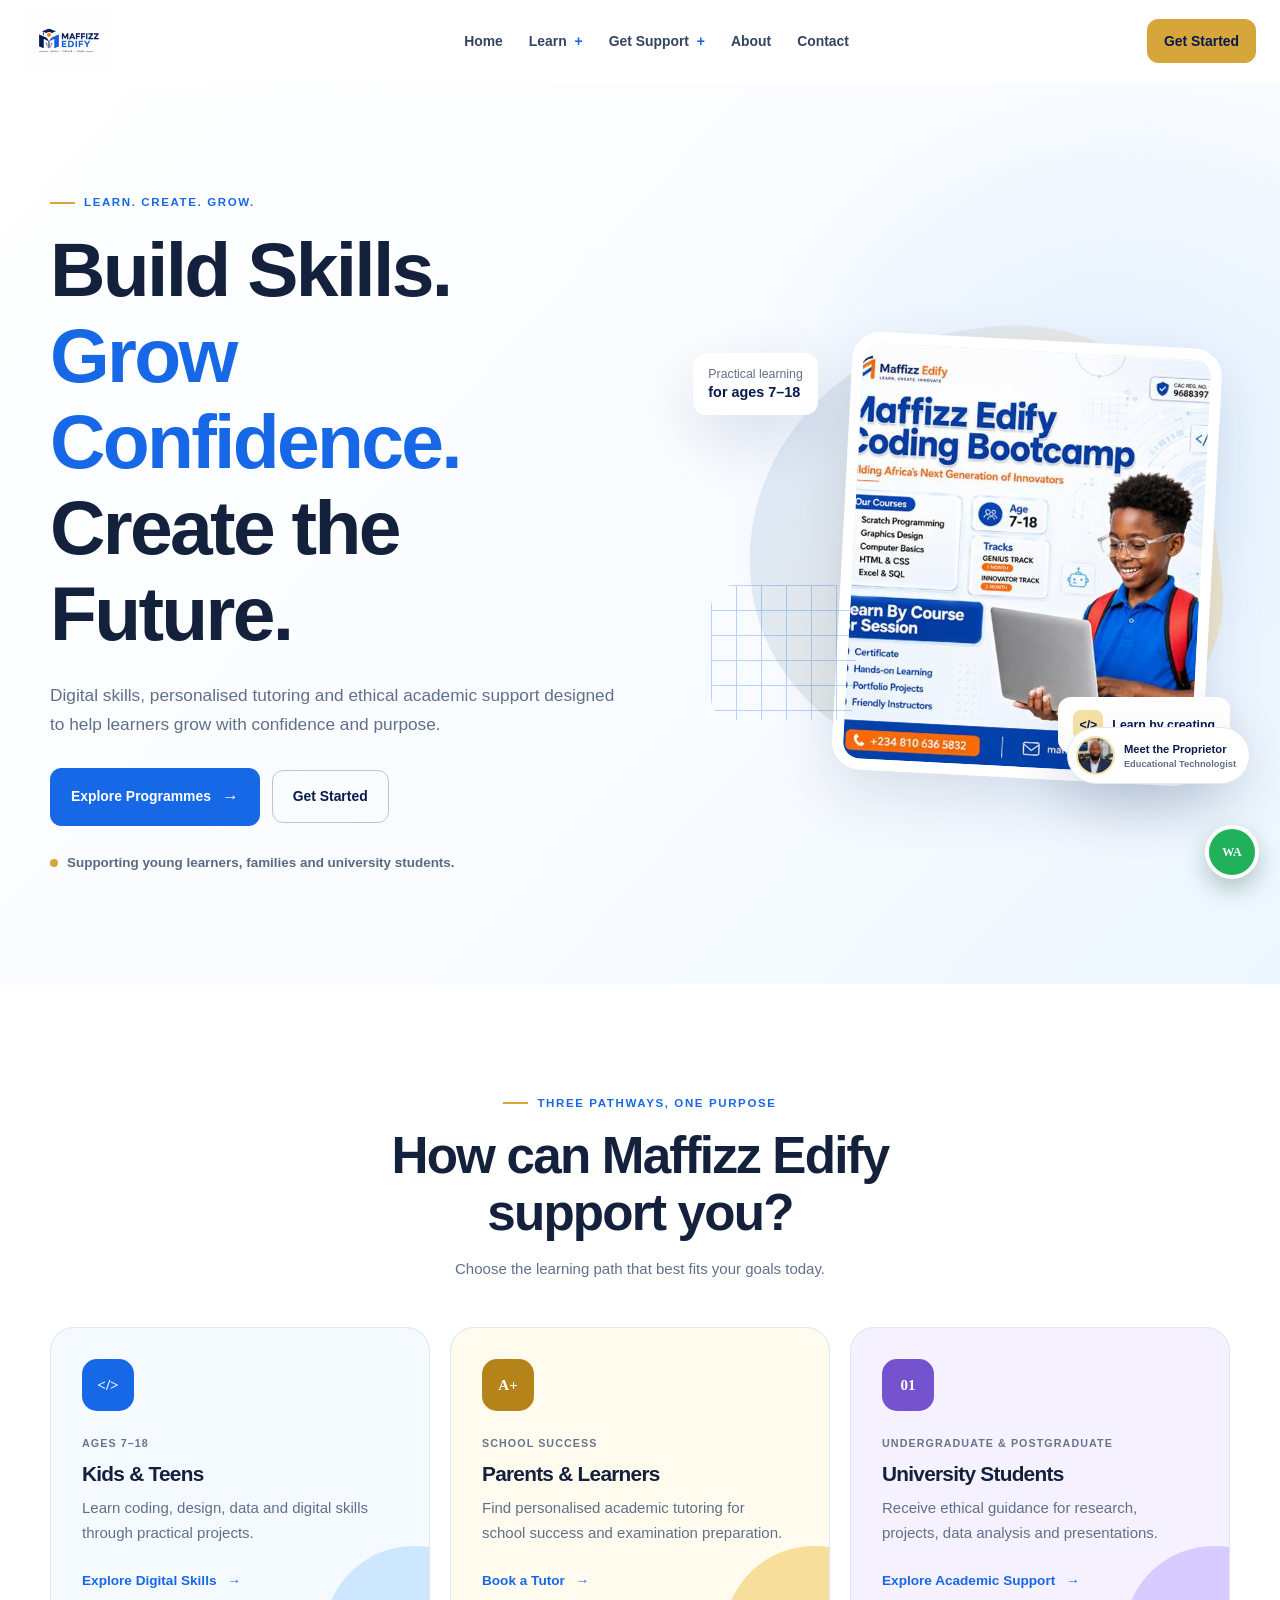
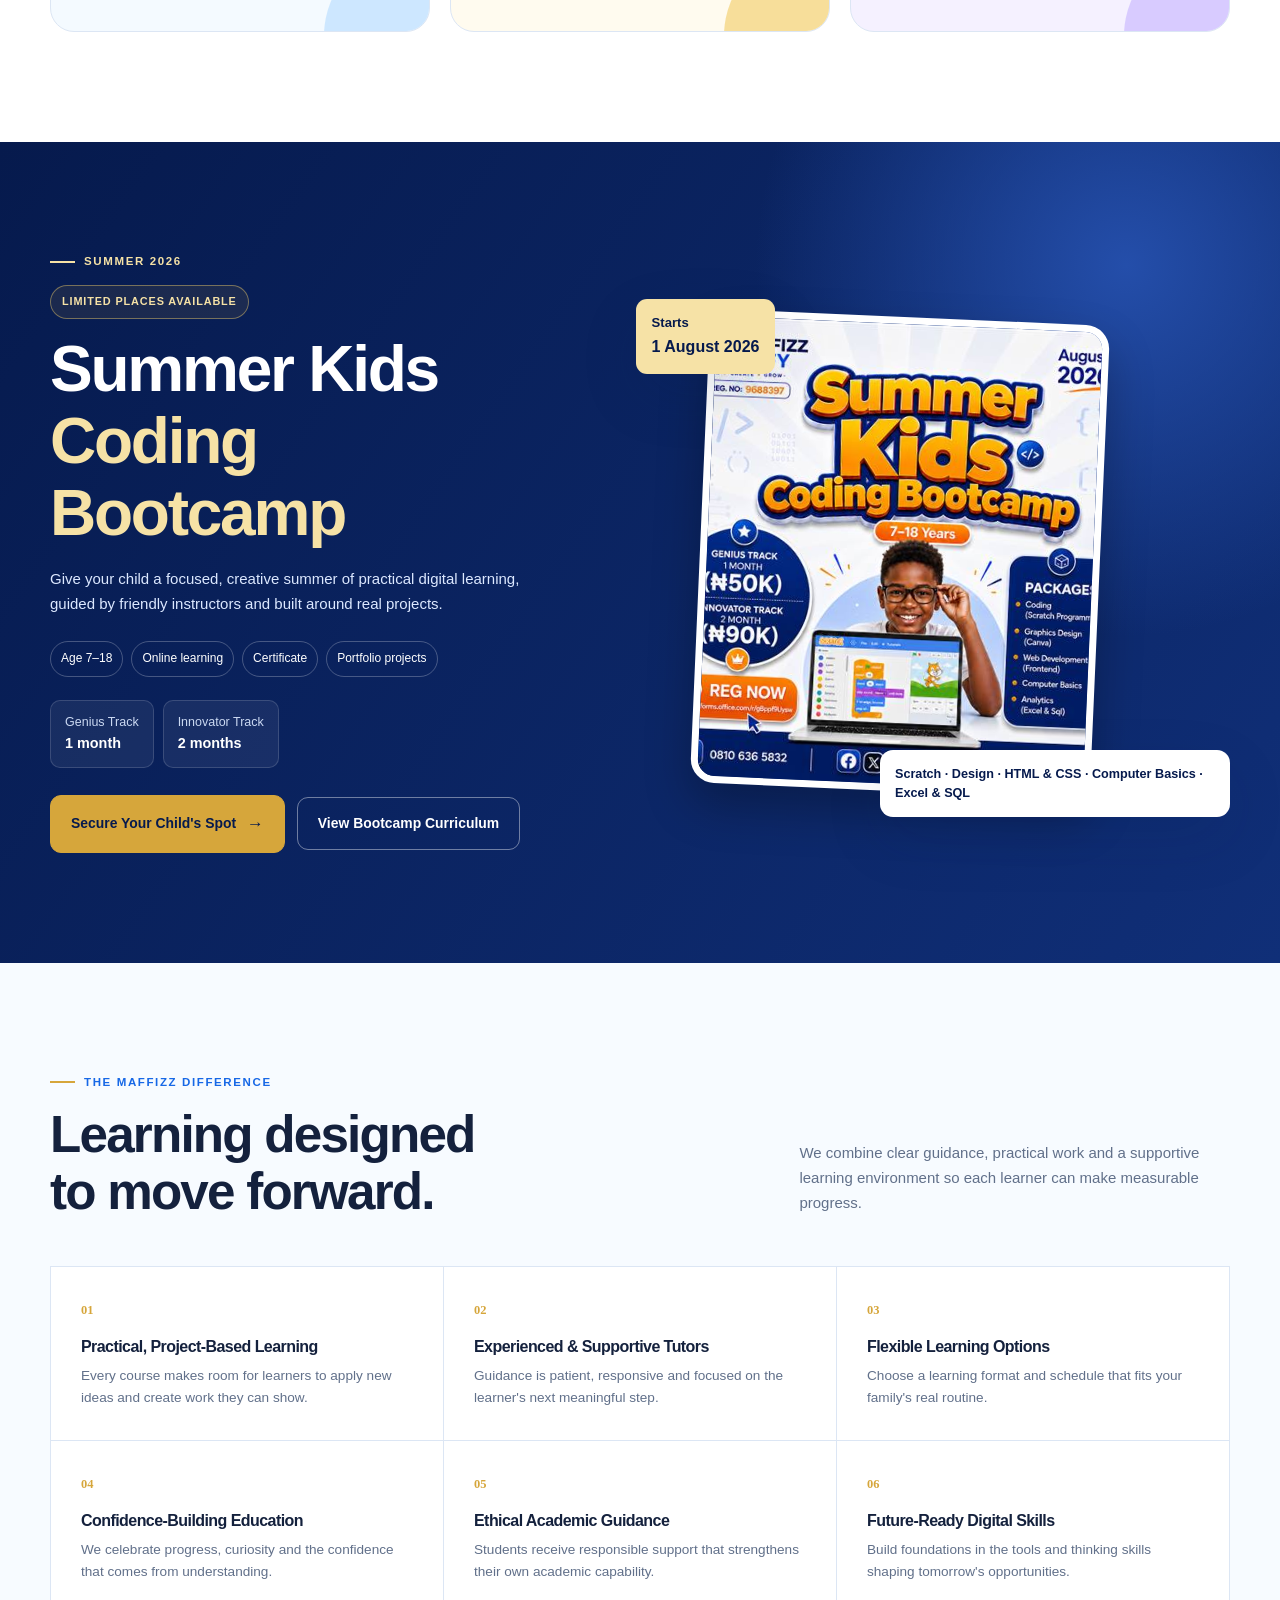
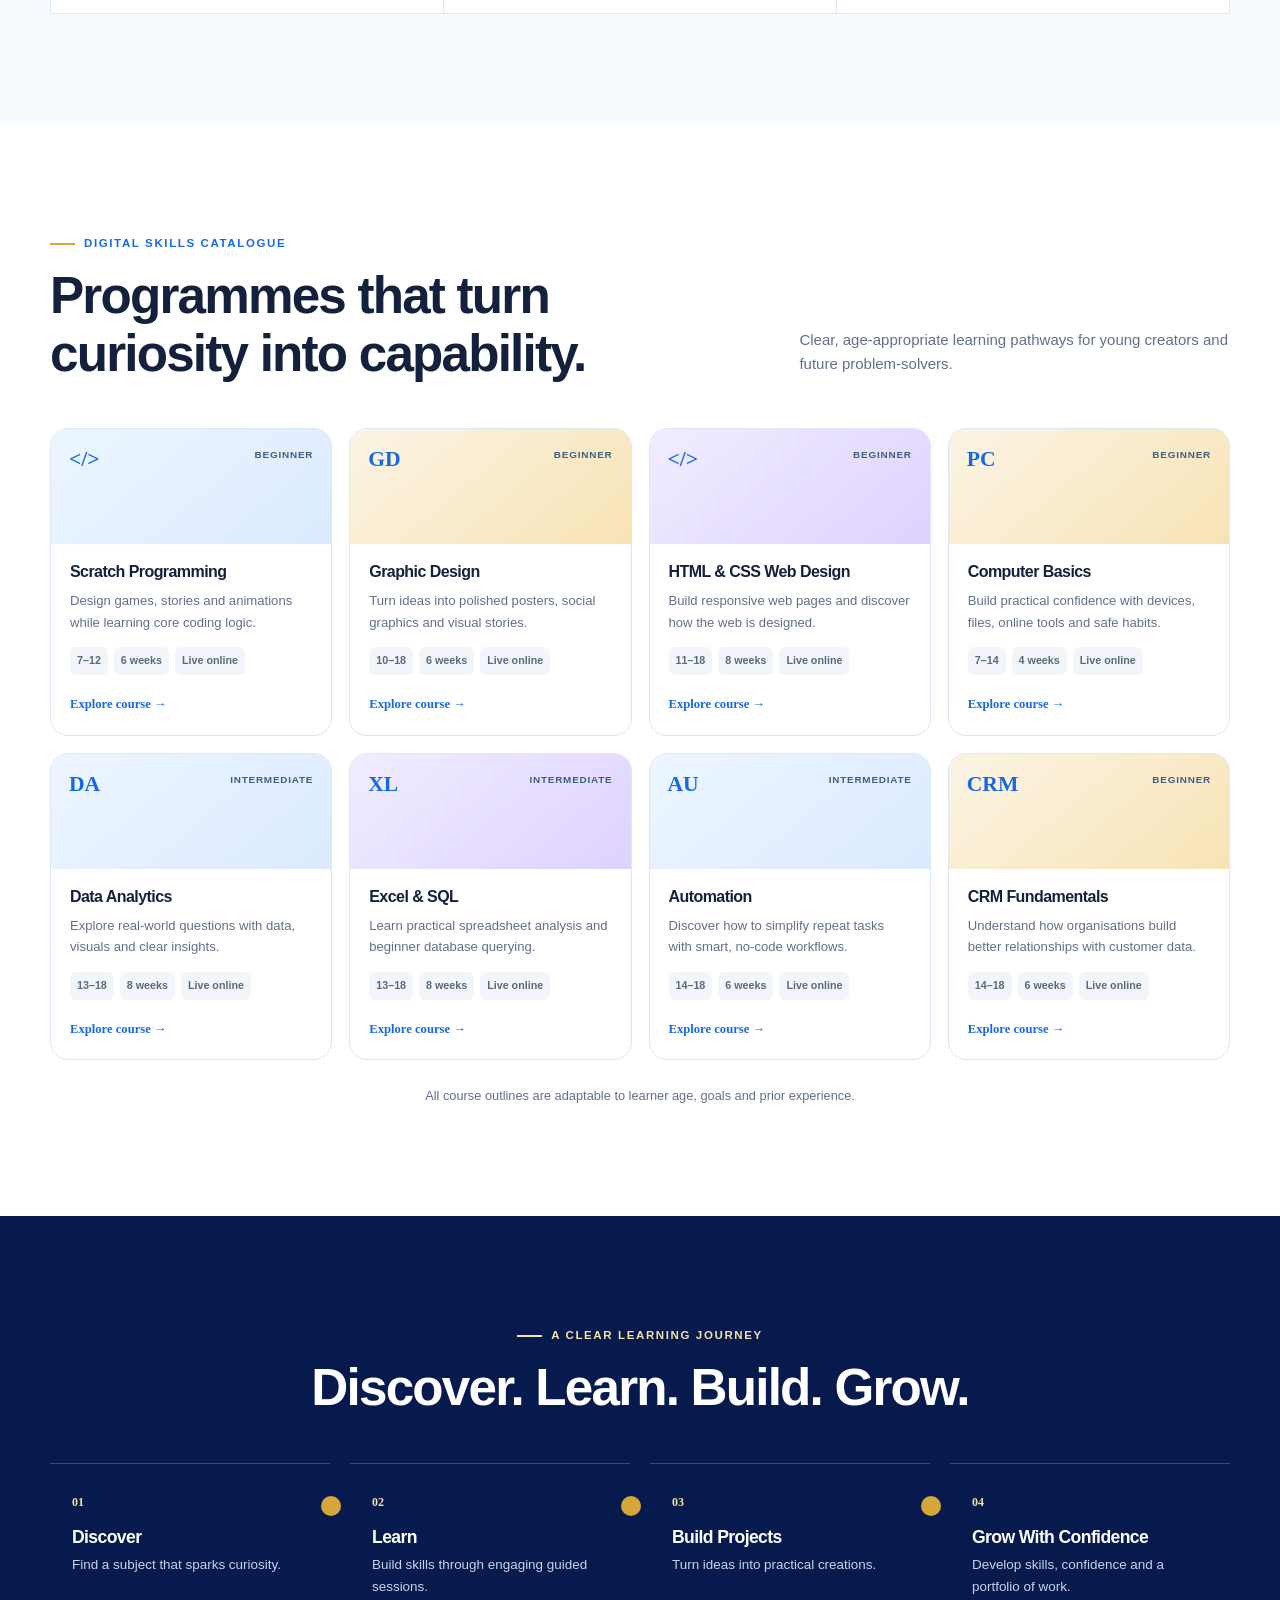
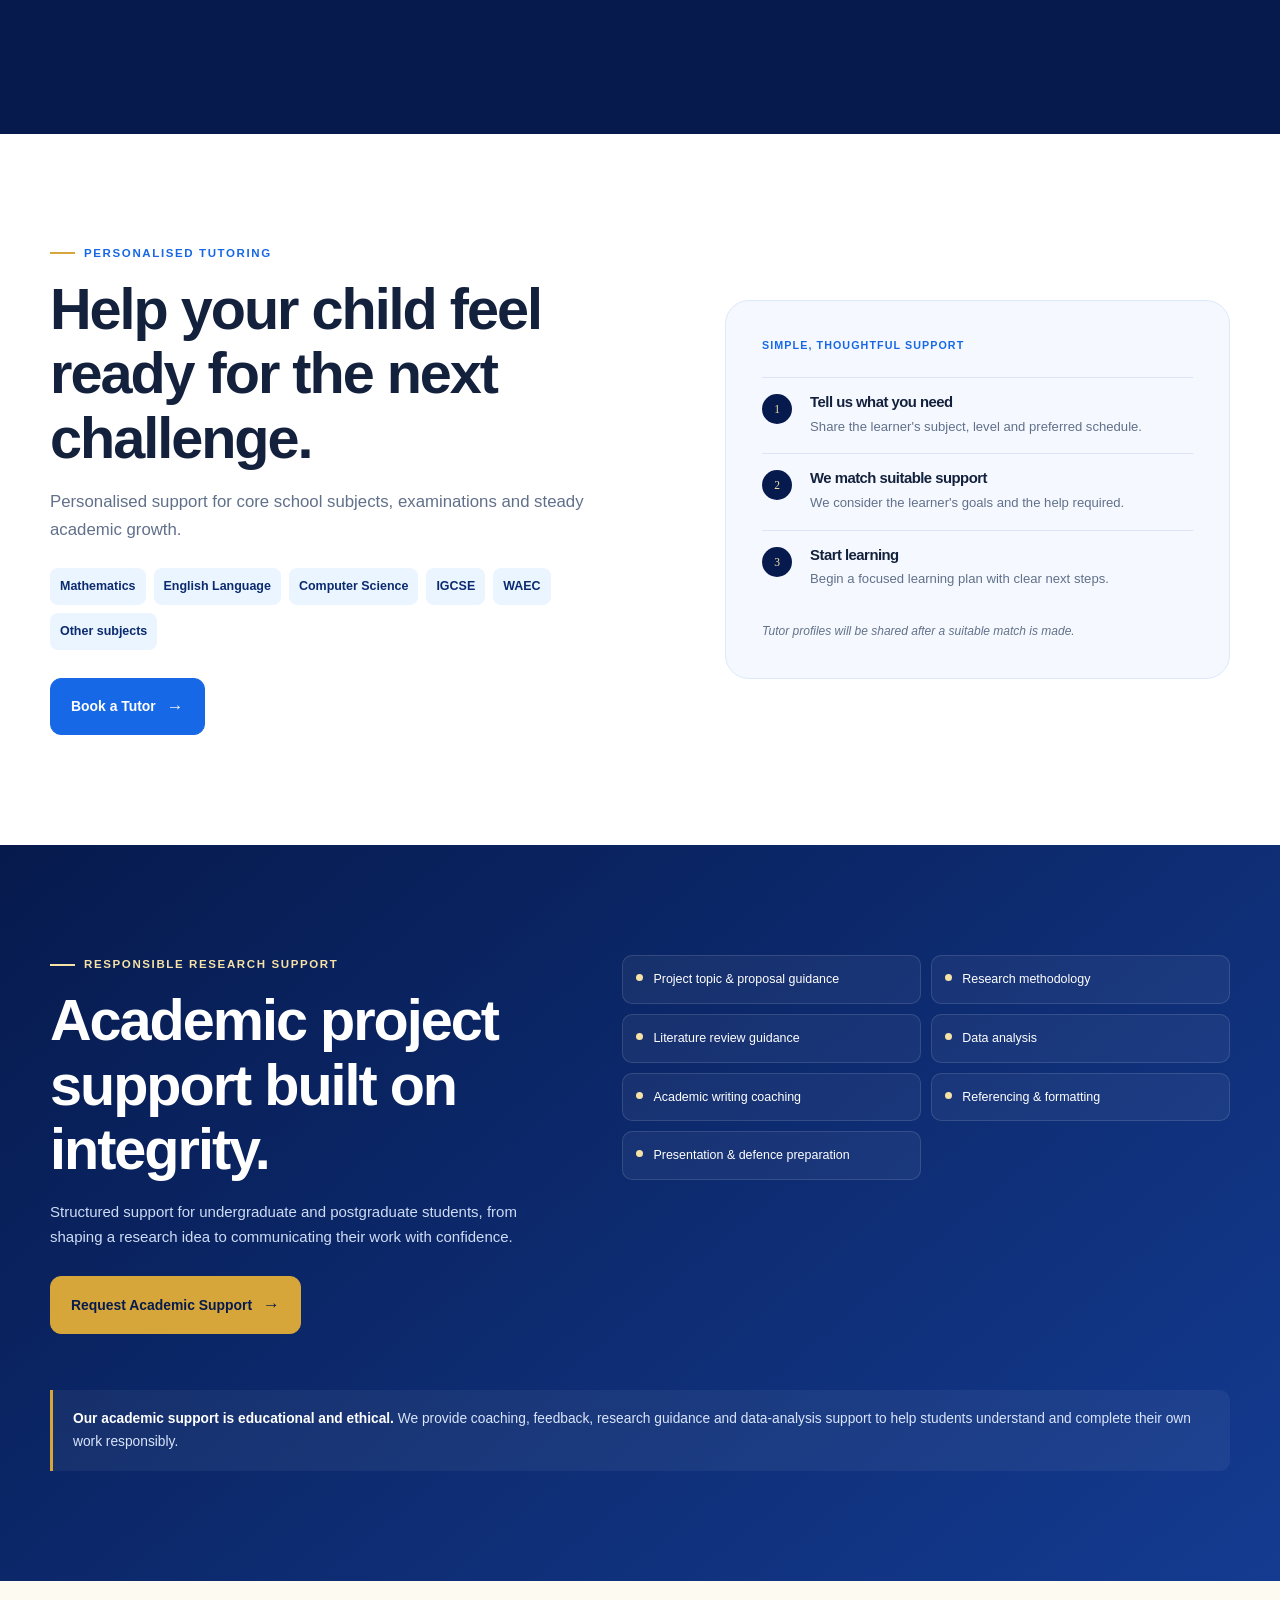
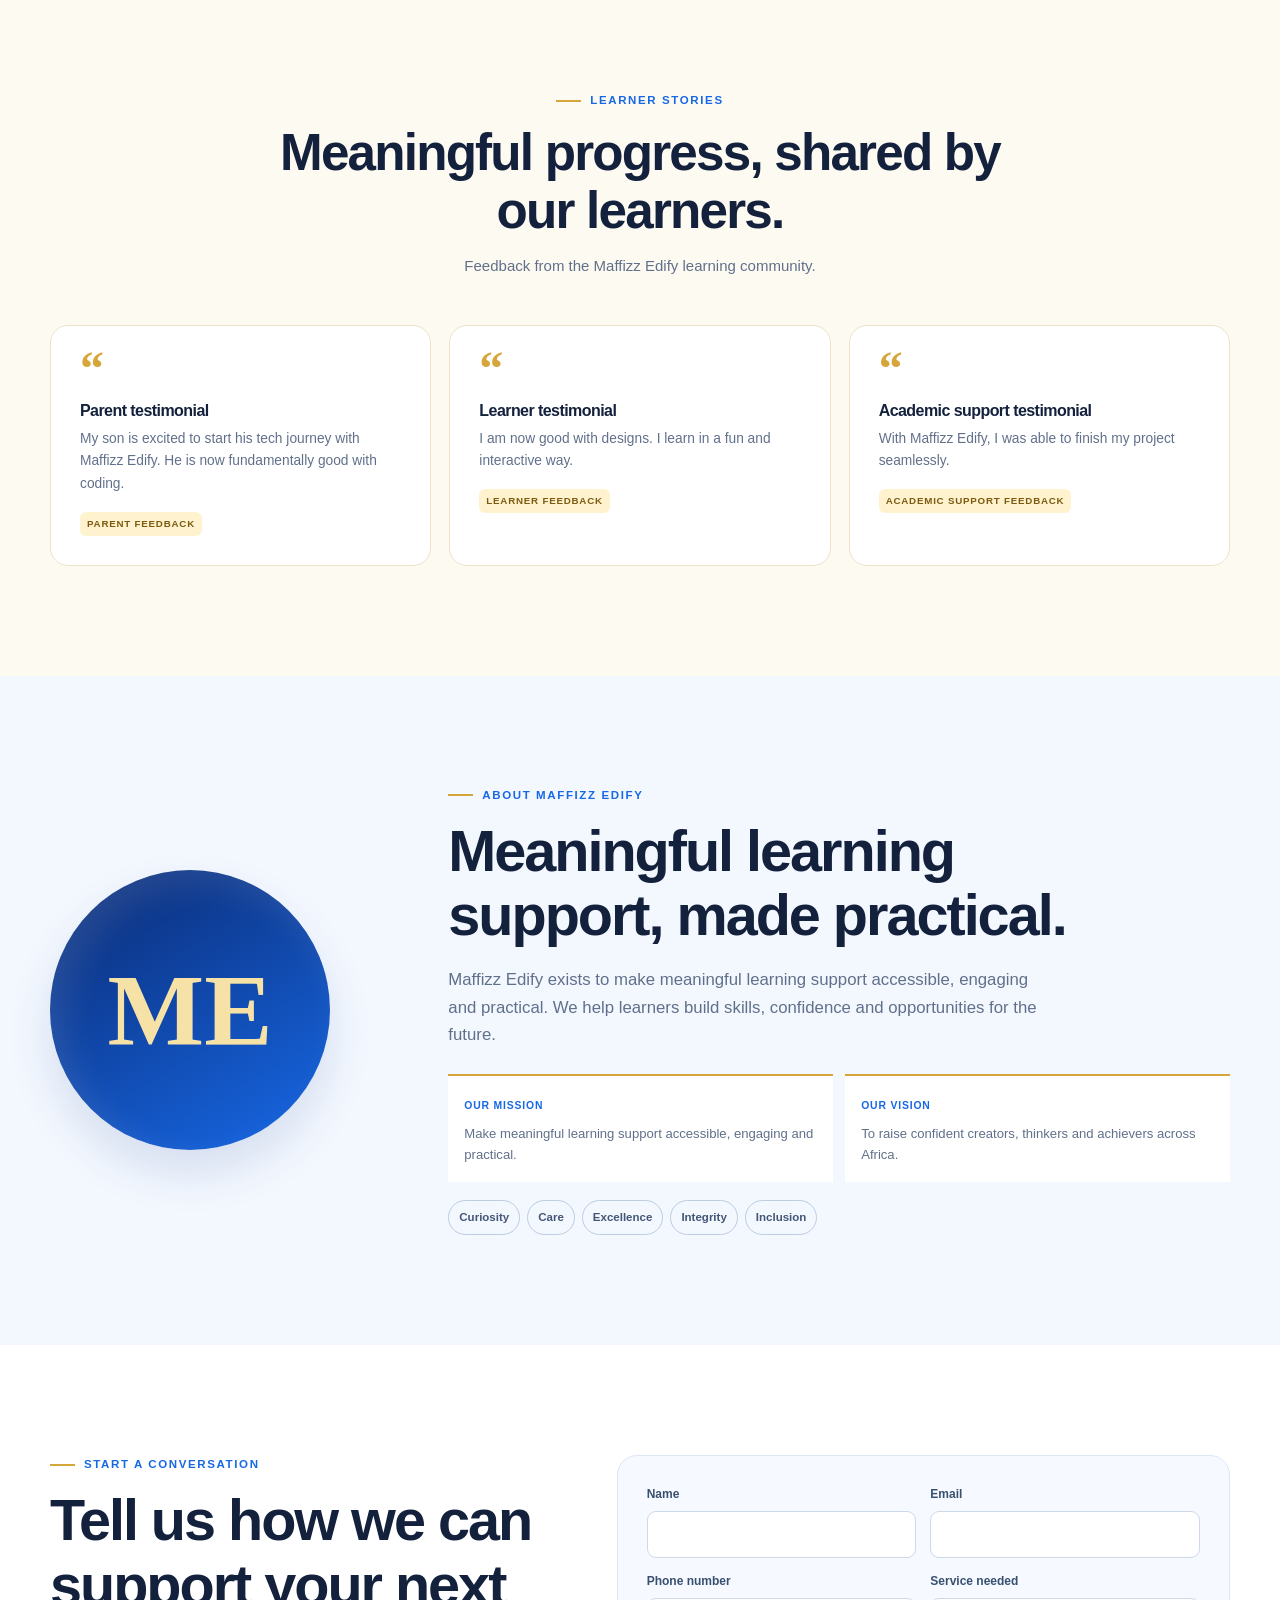
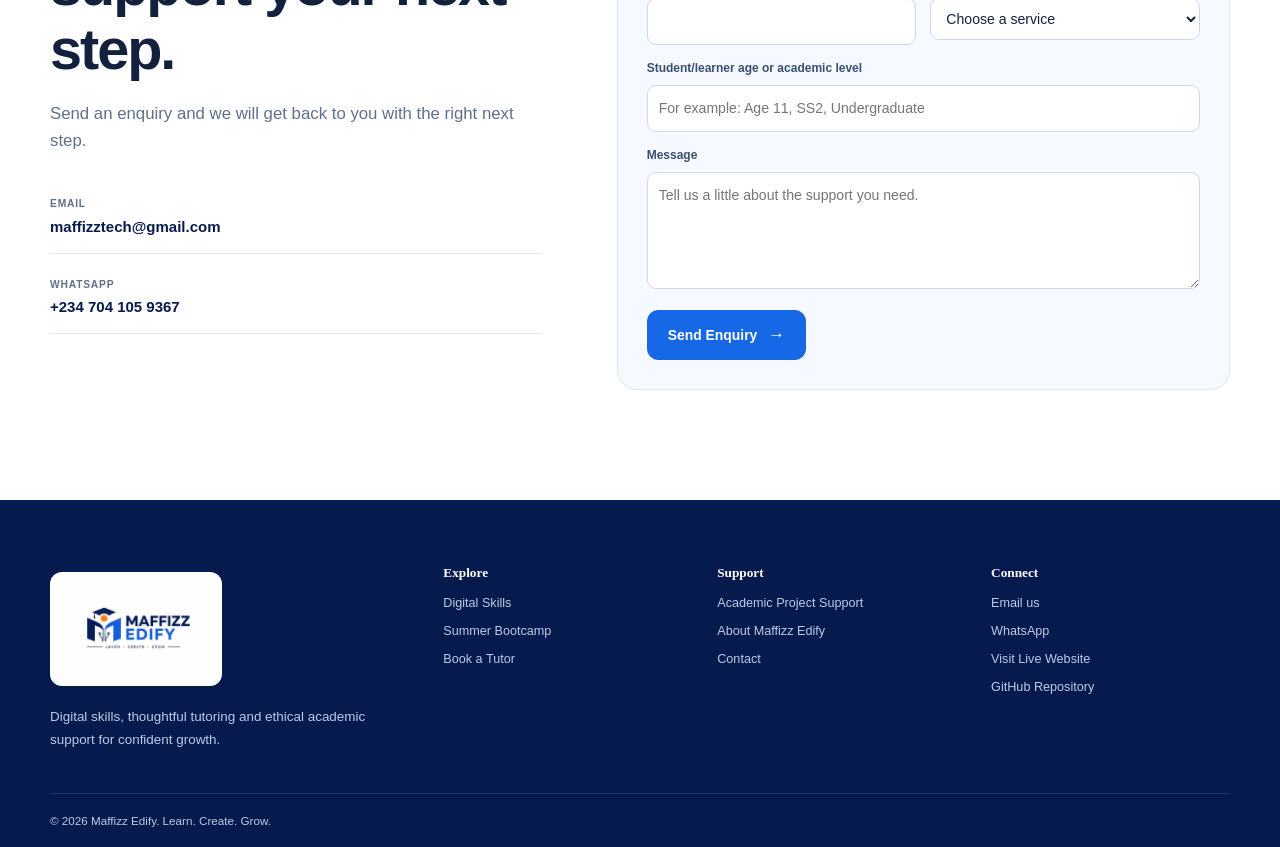
==== commit 9531e4d1: "Update index.html" ====
--- a/index.html
+++ b/index.html
@@ -61,7 +61,7 @@
 
     <section class="academic-support section-space" id="academic-support"><div class="container academic-layout"><div><p class="eyebrow light"><span></span> Responsible research support</p><h2>Academic project support built on integrity.</h2><p>Structured support for undergraduate and postgraduate students, from shaping a research idea to communicating their work with confidence.</p><a class="button button-gold" href="#contact" data-track="academic_start">Request Academic Support <b>&rarr;</b></a></div><div class="service-list"><span>Project topic &amp; proposal guidance</span><span>Research methodology</span><span>Literature review guidance</span><span>Data analysis</span><span>Academic writing coaching</span><span>Referencing &amp; formatting</span><span>Presentation &amp; defence preparation</span></div><p class="integrity-note"><strong>Our academic support is educational and ethical.</strong> We provide coaching, feedback, research guidance and data-analysis support to help students understand and complete their own work responsibly.</p></div></section>
 
-    <section class="testimonials section-space"><div class="container"><div class="section-intro centered"><p class="eyebrow"><span></span> Future learner stories</p><h2>Real feedback belongs here.</h2><p>We do not publish invented testimonials. These spaces are ready for verified feedback from parents, learners and academic-support clients.</p></div><div class="testimonial-grid"><article><p class="quote-mark">&ldquo;</p><h3>Parent testimonial</h3><p>Verified parent feedback will be added here with permission.</p><small>Placeholder</small></article><article><p class="quote-mark">&ldquo;</p><h3>Learner testimonial</h3><p>Verified learner feedback will be added here with permission.</p><small>Placeholder</small></article><article><p class="quote-mark">&ldquo;</p><h3>Academic support testimonial</h3><p>Verified academic-support feedback will be added here with permission.</p><small>Placeholder</small></article></div></div></section>
+    <section class="testimonials section-space"><div class="container"><div class="section-intro centered"><p class="eyebrow"><span></span> Learner stories</p><h2>Meaningful progress, shared by our learners.</h2><p>Feedback from the Maffizz Edify learning community.</p></div><div class="testimonial-grid"><article><p class="quote-mark">&ldquo;</p><h3>Parent testimonial</h3><p>My son is excited to start his tech journey with Maffizz Edify. He is now fundamentally good with coding.</p><small>Parent feedback</small></article><article><p class="quote-mark">&ldquo;</p><h3>Learner testimonial</h3><p>I am now good with designs. I learn in a fun and interactive way.</p><small>Learner feedback</small></article><article><p class="quote-mark">&ldquo;</p><h3>Academic support testimonial</h3><p>With Maffizz Edify, I was able to finish my project seamlessly.</p><small>Academic support feedback</small></article></div></div></section>
 
     <section class="about section-space" id="about"><div class="container about-layout"><div class="about-mark">ME</div><div><p class="eyebrow"><span></span> About Maffizz Edify</p><h2>Meaningful learning support, made practical.</h2><p class="large-copy">Maffizz Edify exists to make meaningful learning support accessible, engaging and practical. We help learners build skills, confidence and opportunities for the future.</p><div class="mission-grid"><div><small>Our mission</small><p>Make meaningful learning support accessible, engaging and practical.</p></div><div><small>Our vision</small><p>To raise confident creators, thinkers and achievers across Africa.</p></div></div><div class="values-row"><b>Curiosity</b><b>Care</b><b>Excellence</b><b>Integrity</b><b>Inclusion</b></div></div></div></section>
 
@@ -71,6 +71,6 @@
   <footer><div class="container footer-layout"><div><a class="brand footer-brand" href="#top"><img src="maffizz-logo.png" alt="Maffizz Edify" width="156" height="64"></a><p>Digital skills, thoughtful tutoring and ethical academic support for confident growth.</p></div><div><h3>Explore</h3><a href="#courses">Digital Skills</a><a href="#bootcamp">Summer Bootcamp</a><a href="#tutoring">Book a Tutor</a></div><div><h3>Support</h3><a href="#academic-support">Academic Project Support</a><a href="#about">About Maffizz Edify</a><a href="#contact">Contact</a></div><div><h3>Connect</h3><a href="mailto:maffizztech@gmail.com">Email us</a><a href="https://wa.me/2347041059367" target="_blank" rel="noopener">WhatsApp</a></div></div><div class="container footer-bottom">&copy; 2026 Maffizz Edify. Learn. Create. Grow.</div></footer>
   <a class="whatsapp-float" href="https://wa.me/2347041059367?text=Hello%20Maffizz%20Edify%2C%20I%20would%20like%20to%20make%20an%20enquiry." target="_blank" rel="noopener" aria-label="Chat with Maffizz Edify on WhatsApp" data-track="whatsapp_float">WA</a>
   <dialog class="course-modal" id="courseModal"><button class="modal-close" type="button" aria-label="Close course details">&times;</button><div id="modalContent"></div></dialog>
-  <script src="script.js?v=20260718"></script>
+  <script src="script.js?v=20260719"></script>
 </body>
 </html>
